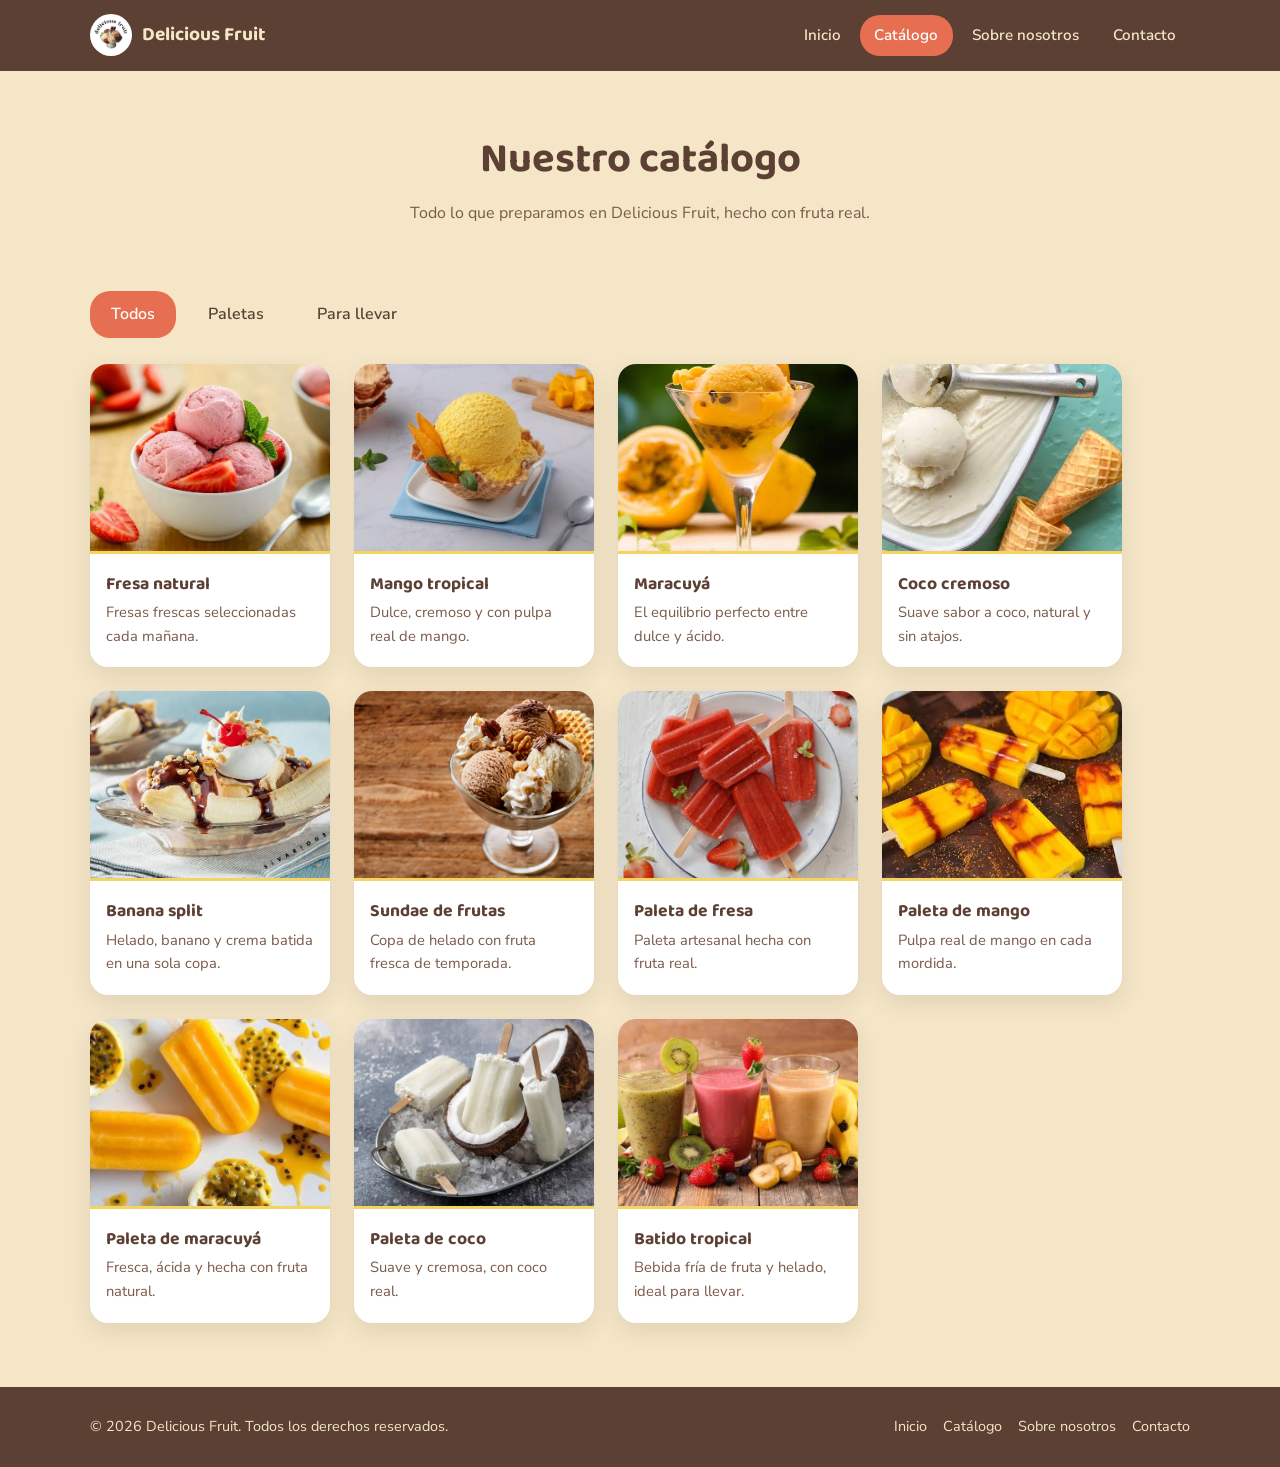
==== catalogo.html @ c5aa2557 "Add files via upload" ====
<!DOCTYPE html>
<html lang="es">
<head>
<meta charset="UTF-8">
<meta name="viewport" content="width=device-width, initial-scale=1.0">
<title>Catálogo | Delicious Fruit</title>
<meta name="description" content="Catálogo completo de Delicious Fruit: helados, paletas, sundaes y más, hechos con fruta real.">
<link rel="icon" type="image/png" href="img/logo.png">
<link rel="preconnect" href="https://fonts.googleapis.com">
<link rel="preconnect" href="https://fonts.gstatic.com" crossorigin>
<link href="https://fonts.googleapis.com/css2?family=Baloo+2:wght@500;600;700&family=Nunito+Sans:wght@400;600;700&display=swap" rel="stylesheet">
<link rel="stylesheet" href="css/estilo.css">
</head>
<body>

<header class="cabecera">
  <div class="contenedor cabecera-interior">
    <a href="index.html" class="logo">
      <img src="img/logo.jpg" alt="Logotipo Delicious Fruit">
      <span>Delicious Fruit</span>
    </a>

    <input type="checkbox" id="toggle-menu" class="toggle-menu-input">
    <label for="toggle-menu" class="hamburguesa" aria-label="Abrir menú">
      <span></span><span></span><span></span>
    </label>

    <nav class="nav-mobile">
      <a href="index.html#inicio">Inicio</a>
      <a href="catalogo.html" class="activo">Catálogo</a>
      <a href="index.html#sobre-nosotros">Sobre nosotros</a>
      <a href="index.html#contacto">Contacto</a>
    </nav>

    <nav class="nav">
      <a href="index.html#inicio">Inicio</a>
      <a href="catalogo.html" class="activo">Catálogo</a>
      <a href="index.html#sobre-nosotros">Sobre nosotros</a>
      <a href="index.html#contacto">Contacto</a>
    </nav>
  </div>
</header>

<section class="titulo-pagina">
  <div class="contenedor">
    <h1>Nuestro catálogo</h1>
    <p>Todo lo que preparamos en Delicious Fruit, hecho con fruta real.</p>
  </div>
</section>

<section class="seccion-catalogo">
  <div class="contenedor">

    <input type="radio" name="filtro" id="filtro-todos" class="filtro-input" checked>
    <label for="filtro-todos" class="filtro-tab">Todos</label>
    <input type="radio" name="filtro" id="filtro-paletas" class="filtro-input">
    <label for="filtro-paletas" class="filtro-tab">Paletas</label>
    <input type="radio" name="filtro" id="filtro-para-llevar" class="filtro-input">
    <label for="filtro-para-llevar" class="filtro-tab">Para llevar</label>

    <div class="grid-catalogo">

      <article class="tarjeta cat-para-llevar">
        <div class="tarjeta-imagen">
          <img src="images/fresa.jpg" alt="Fresa natural">
        </div>
        <h3>Fresa natural</h3>
        <p>Fresas frescas seleccionadas cada mañana.</p>
      </article>

      <article class="tarjeta cat-para-llevar">
        <div class="tarjeta-imagen">
          <img src="images/mango.jpg" alt="Mango tropical">
        </div>
        <h3>Mango tropical</h3>
        <p>Dulce, cremoso y con pulpa real de mango.</p>
      </article>

      <article class="tarjeta cat-para-llevar">
        <div class="tarjeta-imagen">
          <img src="images/maracuya.jpg" alt="Maracuyá">
        </div>
        <h3>Maracuyá</h3>
        <p>El equilibrio perfecto entre dulce y ácido.</p>
      </article>

      <article class="tarjeta cat-para-llevar">
        <div class="tarjeta-imagen">
          <img src="images/coco.jpg" alt="Coco cremoso">
        </div>
        <h3>Coco cremoso</h3>
        <p>Suave sabor a coco, natural y sin atajos.</p>
      </article>

      <article class="tarjeta">
        <div class="tarjeta-imagen">
          <img src="images/banana-split.jpg" alt="Banana split">
        </div>
        <h3>Banana split</h3>
        <p>Helado, banano y crema batida en una sola copa.</p>
      </article>

      <article class="tarjeta">
        <div class="tarjeta-imagen">
          <img src="images/sundae.jpg" alt="Sundae de frutas">
        </div>
        <h3>Sundae de frutas</h3>
        <p>Copa de helado con fruta fresca de temporada.</p>
      </article>

      <article class="tarjeta cat-paletas">
        <div class="tarjeta-imagen">
          <img src="images/paleta-fresa.jpg" alt="Paleta de fresa">
        </div>
        <h3>Paleta de fresa</h3>
        <p>Paleta artesanal hecha con fruta real.</p>
      </article>

      <article class="tarjeta cat-paletas">
        <div class="tarjeta-imagen">
          <img src="images/paleta-mango.jpg" alt="Paleta de mango">
        </div>
        <h3>Paleta de mango</h3>
        <p>Pulpa real de mango en cada mordida.</p>
      </article>

      <article class="tarjeta cat-paletas">
        <div class="tarjeta-imagen">
          <img src="images/paleta-maracuya.jpg" alt="Paleta de maracuyá">
        </div>
        <h3>Paleta de maracuyá</h3>
        <p>Fresca, ácida y hecha con fruta natural.</p>
      </article>

      <article class="tarjeta cat-paletas">
        <div class="tarjeta-imagen">
          <img src="images/paleta-coco.jpg" alt="Paleta de coco">
        </div>
        <h3>Paleta de coco</h3>
        <p>Suave y cremosa, con coco real.</p>
      </article>

      <article class="tarjeta cat-para-llevar">
        <div class="tarjeta-imagen">
          <img src="images/batido.jpg" alt="Batido tropical">
        </div>
        <h3>Batido tropical</h3>
        <p>Bebida fría de fruta y helado, ideal para llevar.</p>
      </article>

    </div>
  </div>
</section>

<footer class="pie">
  <div class="contenedor pie-interior">
    <p>© 2026 Delicious Fruit. Todos los derechos reservados.</p>
    <nav class="pie-enlaces">
      <a href="index.html#inicio">Inicio</a>
      <a href="catalogo.html">Catálogo</a>
      <a href="index.html#sobre-nosotros">Sobre nosotros</a>
      <a href="index.html#contacto">Contacto</a>
    </nav>
  </div>
</footer>

</body>
</html>
---- css/estilo.css ----
:root {
  --crema:   #F5E6C8;
  --cafe:    #5C4033;
  --cafe-suave: #7A5A48;
  --coral:   #E76F51;
  --coral-oscuro: #C85A3D;
  --teal:    #2A9D8F;
  --amarillo:#F4D35E;
  --texto:   #1A1A1A;
  --blanco:  #FFFFFF;
}

*, *::before, *::after { box-sizing: border-box; margin: 0; padding: 0; }
img { max-width: 100%; height: auto; display: block; }

body {
  font-family: 'Nunito Sans', system-ui, sans-serif;
  color: var(--texto);
  line-height: 1.6;
  background: var(--crema);
}

h1, h2, h3 { font-family: 'Baloo 2', sans-serif; color: var(--cafe); }

.contenedor { width: 90%; max-width: 1100px; margin: 0 auto; }

/* --- Header (igual al del sitio principal) --- */
.cabecera {
  background: var(--cafe);
  padding: 0.9rem 0;
  position: sticky;
  top: 0;
  z-index: 100;
}
.cabecera-interior { display: flex; align-items: center; justify-content: space-between; }
.logo { display: flex; align-items: center; gap: 0.6rem; text-decoration: none; }
.logo img { width: 42px; height: 42px; border-radius: 50%; }
.logo span { color: var(--crema); font-family: 'Baloo 2', sans-serif; font-weight: 700; font-size: 1.2rem; }

.nav { display: none; gap: 0.3rem; }
.nav a {
  color: var(--crema);
  text-decoration: none;
  padding: 0.5rem 0.9rem;
  border-radius: 20px;
  font-weight: 600;
  font-size: 0.95rem;
}
.nav a:hover, .nav a.activo { background: var(--coral); color: var(--blanco); }
@media (min-width: 780px) { .nav { display: flex; } }

.toggle-menu-input { display: none; }
.hamburguesa { display: flex; flex-direction: column; cursor: pointer; padding: 0.4rem; }
.hamburguesa span { width: 26px; height: 3px; background: var(--crema); border-radius: 2px; margin-bottom: 5px; }
.hamburguesa span:last-child { margin-bottom: 0; }
@media (min-width: 780px) { .hamburguesa { display: none; } }

.nav-mobile { display: flex; flex-direction: column; max-height: 0; overflow: hidden; transition: max-height 0.3s ease; }
.nav-mobile a { color: var(--crema); text-decoration: none; padding: 0.6rem 0.5rem; font-weight: 600; }
.nav-mobile a.activo { color: var(--amarillo); }
.toggle-menu-input:checked ~ .nav-mobile { max-height: 240px; margin-top: 0.6rem; }
@media (min-width: 780px) { .nav-mobile { display: none; } }

/* --- Título de página --- */
.titulo-pagina { text-align: center; padding: clamp(2.5rem, 6vw, 3.5rem) 0 1rem; }
.titulo-pagina h1 { font-size: clamp(1.9rem, 4vw, 2.6rem); margin-bottom: 0.5rem; }
.titulo-pagina p { color: var(--cafe-suave); }

/* --- Catálogo --- */
.seccion-catalogo { padding: clamp(2rem, 5vw, 3rem) 0 clamp(3rem, 6vw, 4rem); }

/* Filtro de categorías: radios ocultos + labels como pestañas, sin JS */
.filtro-input { position: absolute; opacity: 0; width: 0; height: 0; pointer-events: none; }
.filtro-tab {
  display: inline-block;
  margin: 0 0.4rem 1.6rem 0;
  padding: 0.55rem 1.2rem;
  border-radius: 20px;
  cursor: pointer;
  font-weight: 600;
  color: var(--cafe);
  background: transparent;
  border: 2px solid transparent;
  transition: background 0.15s, color 0.15s;
}
.filtro-tab:hover { background: rgba(231,111,81,0.12); }
.filtro-input:checked + .filtro-tab { background: var(--coral); color: var(--blanco); }

/* --- Catálogo --- */
.grid-catalogo {
  display: grid;
  grid-template-columns: repeat(4, 240px);
  justify-content: start;   /* evita que las tarjetas se estiren para llenar la fila */
  gap: 1.5rem;
}

/* Mientras "Paletas" o "Para llevar" estén seleccionados, ocultar lo que no aplique */
#filtro-paletas:checked ~ .grid-catalogo .tarjeta:not(.cat-paletas) { display: none; }
#filtro-para-llevar:checked ~ .grid-catalogo .tarjeta:not(.cat-para-llevar) { display: none; }

.tarjeta {
  width: 240px;   /* ancho fijo, ya no necesita flex-basis */
  background: var(--blanco);
  border-radius: 18px;
  overflow: hidden;
  box-shadow: 0 8px 22px rgba(92,64,51,0.12);
}

/* Responsive: menos columnas en pantallas pequeñas */
@media (max-width: 1080px) {
  .grid-catalogo { grid-template-columns: repeat(3, 240px); }
}
@media (max-width: 820px) {
  .grid-catalogo { grid-template-columns: repeat(2, 240px); }
}
@media (max-width: 560px) {
  .grid-catalogo { grid-template-columns: repeat(1, 1fr); justify-content: stretch; }
  .tarjeta { width: 100%; }
} 
.tarjeta-imagen {
  width: 100%;
  height: 190px;
  background: var(--crema);
  border-bottom: 3px solid var(--amarillo);
}
.tarjeta-imagen img { width: 100%; height: 100%; object-fit: cover; }
.tarjeta h3 { padding: 1rem 1rem 0.2rem; font-size: 1.1rem; }
.tarjeta p { padding: 0 1rem 1.2rem; color: var(--cafe-suave); font-size: 0.92rem; }

/* --- Footer (igual al del sitio principal) --- */
.pie { background: var(--cafe); color: var(--crema); padding: 1.8rem 0; }
.pie-interior { display: flex; flex-direction: column; gap: 1rem; text-align: center; font-size: 0.9rem; }
@media (min-width: 700px) { .pie-interior { flex-direction: row; justify-content: space-between; } }
.pie-enlaces { display: flex; gap: 1rem; flex-wrap: wrap; justify-content: center; }
.pie-enlaces a { color: var(--crema); text-decoration: none; }
.pie-enlaces a:hover { color: var(--amarillo); }
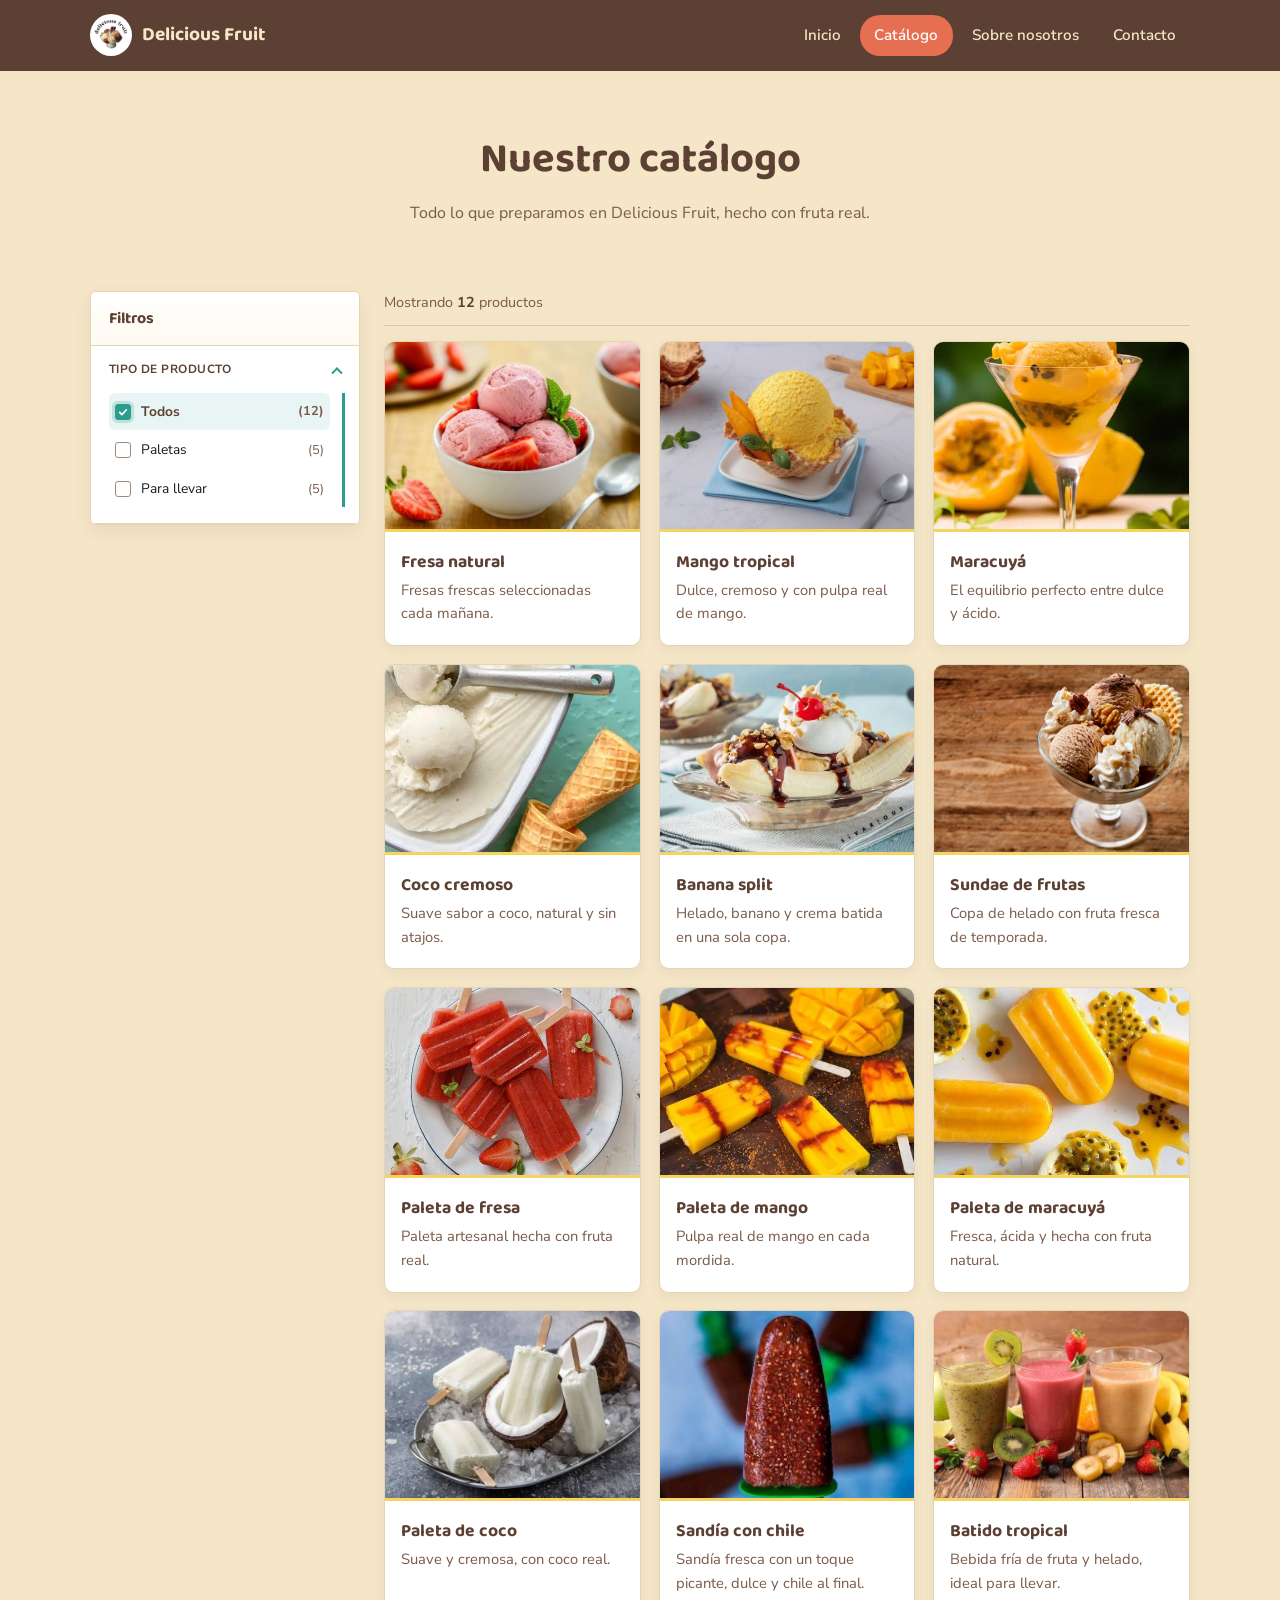
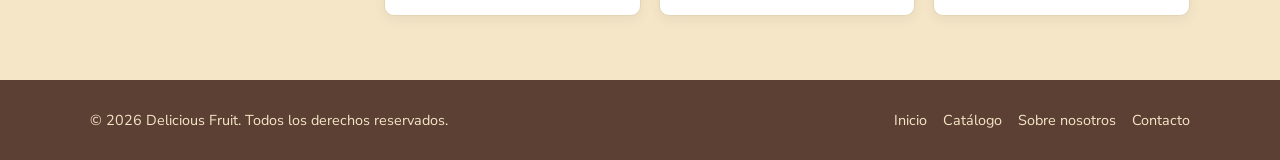
==== commit 3486a7d5: "Add files via upload" ====
--- a/catalogo.html
+++ b/catalogo.html
@@ -49,14 +49,52 @@
 </section>
 
 <section class="seccion-catalogo">
-  <div class="contenedor">
+  <div class="contenedor catalogo-layout">
+
+    <input type="checkbox" id="toggle-sidebar" class="filtro-input">
 
     <input type="radio" name="filtro" id="filtro-todos" class="filtro-input" checked>
-    <label for="filtro-todos" class="filtro-tab">Todos</label>
     <input type="radio" name="filtro" id="filtro-paletas" class="filtro-input">
-    <label for="filtro-paletas" class="filtro-tab">Paletas</label>
     <input type="radio" name="filtro" id="filtro-para-llevar" class="filtro-input">
-    <label for="filtro-para-llevar" class="filtro-tab">Para llevar</label>
+
+    <input type="radio" name="sabor" id="sabor-todas" class="filtro-input" checked>
+    <input type="radio" name="sabor" id="sabor-dulces" class="filtro-input">
+    <input type="radio" name="sabor" id="sabor-acidas" class="filtro-input">
+    <input type="radio" name="sabor" id="sabor-chilosas" class="filtro-input">
+    <input type="radio" name="sabor" id="sabor-agridulces" class="filtro-input">
+
+    <label for="toggle-sidebar" class="btn-sidebar-toggle">Categorías</label>
+    <label for="toggle-sidebar" class="sidebar-overlay"></label>
+
+    <aside class="panel-filtros">
+      <div class="panel-filtros-header">
+        <span>Categorías</span>
+        <label for="toggle-sidebar" class="btn-cerrar-panel" aria-label="Cerrar">&times;</label>
+      </div>
+      <div class="filtros-cabecera">Filtros</div>
+
+      <details class="filtros-grupo" open>
+        <summary>Tipo de producto</summary>
+        <div class="filtros-lista">
+          <label for="filtro-todos" class="opcion">Todos <span class="cuenta" data-cuenta=".tarjeta"></span></label>
+          <label for="filtro-paletas" class="opcion">Paletas <span class="cuenta" data-cuenta=".cat-paletas"></span></label>
+          <label for="filtro-para-llevar" class="opcion">Para llevar <span class="cuenta" data-cuenta=".cat-para-llevar"></span></label>
+        </div>
+      </details>
+
+      <details class="filtros-grupo sabores-contenedor" open>
+        <summary>Sabor de paletas</summary>
+        <div class="filtros-lista">
+          <label for="sabor-todas" class="opcion">Todas <span class="cuenta" data-cuenta=".cat-paletas"></span></label>
+          <label for="sabor-dulces" class="opcion">Dulces <span class="cuenta" data-cuenta=".sabor-dulce"></span></label>
+          <label for="sabor-acidas" class="opcion">Ácidas <span class="cuenta" data-cuenta=".sabor-acida"></span></label>
+          <label for="sabor-chilosas" class="opcion">Chilosas <span class="cuenta" data-cuenta=".sabor-chilosa"></span></label>
+          <label for="sabor-agridulces" class="opcion">Agridulces <span class="cuenta" data-cuenta=".sabor-agridulce"></span></label>
+        </div>
+      </details>
+    </aside>
+
+    <div class="barra-resultados">Mostrando <strong id="total-productos">0</strong> productos</div>
 
     <div class="grid-catalogo">
 
@@ -108,7 +146,7 @@
         <p>Copa de helado con fruta fresca de temporada.</p>
       </article>
 
-      <article class="tarjeta cat-paletas">
+      <article class="tarjeta cat-paletas sabor-agridulce">
         <div class="tarjeta-imagen">
           <img src="images/paleta-fresa.jpg" alt="Paleta de fresa">
         </div>
@@ -116,7 +154,7 @@
         <p>Paleta artesanal hecha con fruta real.</p>
       </article>
 
-      <article class="tarjeta cat-paletas">
+      <article class="tarjeta cat-paletas sabor-dulce">
         <div class="tarjeta-imagen">
           <img src="images/paleta-mango.jpg" alt="Paleta de mango">
         </div>
@@ -124,7 +162,7 @@
         <p>Pulpa real de mango en cada mordida.</p>
       </article>
 
-      <article class="tarjeta cat-paletas">
+      <article class="tarjeta cat-paletas sabor-acida">
         <div class="tarjeta-imagen">
           <img src="images/paleta-maracuya.jpg" alt="Paleta de maracuyá">
         </div>
@@ -132,12 +170,20 @@
         <p>Fresca, ácida y hecha con fruta natural.</p>
       </article>
 
-      <article class="tarjeta cat-paletas">
+      <article class="tarjeta cat-paletas sabor-dulce">
         <div class="tarjeta-imagen">
           <img src="images/paleta-coco.jpg" alt="Paleta de coco">
         </div>
         <h3>Paleta de coco</h3>
         <p>Suave y cremosa, con coco real.</p>
+      </article>
+
+      <article class="tarjeta cat-paletas sabor-chilosa">
+        <div class="tarjeta-imagen">
+          <img src="images/paleta-sandia-chilosa.jpg" alt="Paleta de sandía con chile">
+        </div>
+        <h3>Sandía con chile</h3>
+        <p>Sandía fresca con un toque picante, dulce y chile al final.</p>
       </article>
 
       <article class="tarjeta cat-para-llevar">
@@ -164,5 +210,28 @@
   </div>
 </footer>
 
+<script>
+  const toggle = document.getElementById('toggle-sidebar');
+  const tarjetas = document.querySelectorAll('.tarjeta');
+  const total = document.getElementById('total-productos');
+
+  // Números entre paréntesis de cada opción
+  document.querySelectorAll('[data-cuenta]').forEach(el => {
+    el.textContent = '(' + document.querySelectorAll(el.dataset.cuenta).length + ')';
+  });
+
+  // "Mostrando N productos"
+  const contar = () => {
+    total.textContent = [...tarjetas].filter(t => getComputedStyle(t).display !== 'none').length;
+  };
+  contar();
+
+  // Al elegir un sabor, el panel se cierra y se ven los helados filtrados
+  document.querySelectorAll('input[name="sabor"]').forEach(r =>
+    r.addEventListener('change', () => { toggle.checked = false; contar(); }));
+  // Al elegir categoría, se cierra, salvo "Paletas" (falta elegir el sabor)
+  document.querySelectorAll('input[name="filtro"]').forEach(r =>
+    r.addEventListener('change', () => { if (r.id !== 'filtro-paletas') toggle.checked = false; contar(); }));
+</script>
 </body>
 </html>
--- a/css/estilo.css
+++ b/css/estilo.css
@@ -24,7 +24,11 @@
 
 .contenedor { width: 90%; max-width: 1100px; margin: 0 auto; }
 
-/* --- Header (igual al del sitio principal) --- */
+/* --- Animaciones --- */
+@keyframes aparecer { from { opacity: 0; transform: translateY(14px) scale(0.97); } to { opacity: 1; transform: none; } }
+@keyframes flotar { 0%, 100% { transform: translateY(0); } 50% { transform: translateY(-10px); } }
+
+/* --- Header --- */
 .cabecera {
   background: var(--cafe);
   padding: 0.9rem 0;
@@ -32,9 +36,10 @@
   top: 0;
   z-index: 100;
 }
-.cabecera-interior { display: flex; align-items: center; justify-content: space-between; }
+.cabecera-interior { display: flex; align-items: center; justify-content: space-between; flex-wrap: wrap; }
 .logo { display: flex; align-items: center; gap: 0.6rem; text-decoration: none; }
-.logo img { width: 42px; height: 42px; border-radius: 50%; }
+.logo img { width: 42px; height: 42px; border-radius: 50%; object-fit: cover; transition: transform 0.5s ease; }
+.logo:hover img { transform: rotate(360deg) scale(1.12); }
 .logo span { color: var(--crema); font-family: 'Baloo 2', sans-serif; font-weight: 700; font-size: 1.2rem; }
 
 .nav { display: none; gap: 0.3rem; }
@@ -45,6 +50,7 @@
   border-radius: 20px;
   font-weight: 600;
   font-size: 0.95rem;
+  transition: background 0.2s, color 0.2s;
 }
 .nav a:hover, .nav a.activo { background: var(--coral); color: var(--blanco); }
 @media (min-width: 780px) { .nav { display: flex; } }
@@ -55,82 +61,403 @@
 .hamburguesa span:last-child { margin-bottom: 0; }
 @media (min-width: 780px) { .hamburguesa { display: none; } }
 
-.nav-mobile { display: flex; flex-direction: column; max-height: 0; overflow: hidden; transition: max-height 0.3s ease; }
+.nav-mobile { display: flex; flex-direction: column; width: 100%; max-height: 0; overflow: hidden; transition: max-height 0.3s ease; }
 .nav-mobile a { color: var(--crema); text-decoration: none; padding: 0.6rem 0.5rem; font-weight: 600; }
 .nav-mobile a.activo { color: var(--amarillo); }
 .toggle-menu-input:checked ~ .nav-mobile { max-height: 240px; margin-top: 0.6rem; }
 @media (min-width: 780px) { .nav-mobile { display: none; } }
 
+/* --- Hero --- */
+.hero { padding: clamp(2.5rem, 7vw, 4.5rem) 0; }
+.hero-grid { display: flex; flex-wrap: wrap; gap: 2rem; align-items: center; }
+.hero-grid > div:first-child { flex: 1 1 320px; }
+.hero-imagen {
+  flex: 1 1 280px;
+  overflow: hidden;
+  border-radius: 50%;
+  max-width: 380px;
+  margin: 0 auto;
+  animation: flotar 4s ease-in-out infinite;
+}
+.hero-imagen:hover { animation-play-state: paused; }
+.hero-imagen img {
+  border-radius: 50%;
+  aspect-ratio: 1 / 1;
+  object-fit: cover;
+  max-width: 380px;
+  margin: 0 auto;
+  box-shadow: 0 20px 35px rgba(92,64,51,0.25);
+  transition: transform 0.4s ease, box-shadow 0.4s ease;
+  cursor: pointer;
+}
+.hero-imagen:hover img {
+  transform: translateY(-8px) scale(1.06) rotate(2deg);
+  box-shadow: 0 25px 40px rgba(92, 64, 51, 0.35);
+}
+
+.hero h1 { font-size: clamp(1.9rem, 4vw, 2.8rem); line-height: 1.2; margin-bottom: 1rem; }
+.hero p { max-width: 480px; margin-bottom: 1.6rem; color: var(--cafe-suave); }
+
+.btn {
+  display: inline-block;
+  background: var(--coral);
+  color: var(--blanco);
+  text-decoration: none;
+  font-weight: 700;
+  padding: 0.85rem 1.8rem;
+  border-radius: 30px;
+  transition: background 0.2s, transform 0.2s;
+}
+.btn:hover { background: var(--coral-oscuro); transform: translateY(-2px); }
+.btn-secundario {
+  background: transparent;
+  border: 2px solid var(--amarillo);
+  color: var(--blanco);
+}
+.btn-secundario:hover { background: var(--amarillo); color: var(--cafe); }
+.btn-catalogo-completo { margin-top: 2rem; }
+
+/* --- Secciones generales --- */
+.seccion { padding: clamp(2.5rem, 6vw, 4rem) 0; text-align: center; }
+.seccion h2 { font-size: clamp(1.6rem, 3vw, 2.1rem); margin-bottom: 0.5rem; }
+.intro { color: var(--cafe-suave); margin-bottom: 2rem; }
+
+/* --- Tarjetas de productos (inicio) --- */
+.grid-productos { display: flex; flex-wrap: wrap; gap: 1.5rem; text-align: left; }
+.tarjeta-producto {
+  flex: 1 1 260px;
+  background: var(--blanco);
+  border-radius: 18px;
+  overflow: hidden;
+  box-shadow: 0 8px 22px rgba(92,64,51,0.12);
+  transition: transform 0.35s cubic-bezier(0.25, 0.8, 0.25, 1), box-shadow 0.35s ease;
+  cursor: pointer;
+}
+.tarjeta-producto:hover {
+  transform: translateY(-10px) scale(1.02);
+  box-shadow: 0 18px 32px rgba(92,64,51,0.22);
+}
+.tarjeta-producto-imagen { overflow: hidden; height: 190px; position: relative; }
+.tarjeta-producto img {
+  width: 100%;
+  height: 100%;
+  object-fit: cover;
+  transition: transform 0.4s ease, filter 0.4s ease;
+}
+.tarjeta-producto:hover img { transform: scale(1.1); filter: brightness(1.05); }
+.tarjeta-producto h3 { padding: 1rem 1rem 0.2rem; font-size: 1.15rem; transition: color 0.3s; }
+.tarjeta-producto:hover h3 { color: var(--coral); }
+.tarjeta-producto p { padding: 0 1rem 1.2rem; color: var(--cafe-suave); font-size: 0.95rem; }
+
+/* --- Sobre nosotros --- */
+.seccion-nosotros { background: var(--teal); color: var(--blanco); padding: clamp(2.5rem, 6vw, 4rem) 0; }
+.seccion-nosotros h2 { color: var(--blanco); }
+.seccion-nosotros p { margin-bottom: 1rem; max-width: 480px; }
+.sobre-grid { display: flex; flex-wrap: wrap; gap: 2rem; align-items: center; text-align: left; }
+.sobre-grid > div:first-child { flex: 1 1 380px; }
+.nosotros-imagen {
+  flex: 1 1 320px;
+  border-radius: 20px;
+  overflow: hidden;
+  box-shadow: 0 15px 30px rgba(0,0,0,0.25);
+  cursor: pointer;
+}
+.nosotros-imagen img {
+  width: 100%;
+  height: 320px;
+  object-fit: cover;
+  transition: transform 0.4s ease;
+}
+.nosotros-imagen:hover img { transform: scale(1.08) rotate(1deg); }
+
+/* --- Contacto --- */
+.form {
+  background: var(--blanco);
+  border-radius: 18px;
+  padding: 2rem;
+  max-width: 640px;
+  margin: 0 auto;
+  text-align: left;
+  display: flex;
+  flex-direction: column;
+  gap: 1.1rem;
+  box-shadow: 0 10px 30px rgba(92,64,51,0.12);
+}
+.fila-campos { display: flex; flex-wrap: wrap; gap: 1.1rem; }
+.fila-campos .campo { flex: 1 1 220px; }
+
+.campo { display: flex; flex-direction: column; gap: 0.4rem; }
+.campo label { font-weight: 700; color: var(--cafe); font-size: 0.92rem; }
+.req { color: var(--coral); }
+.campo input, .campo select, .campo textarea {
+  padding: 0.75rem 0.9rem;
+  border: 1px solid #e3d3ae;
+  border-radius: 10px;
+  background: var(--crema);
+  font-family: inherit;
+  font-size: 0.95rem;
+  color: var(--texto);
+}
+.campo input:focus, .campo select:focus, .campo textarea:focus { outline: 2px solid var(--teal); }
+
+.btn-form {
+  align-self: stretch;
+  background: var(--coral);
+  color: var(--blanco);
+  border: none;
+  padding: 0.9rem;
+  border-radius: 30px;
+  font-weight: 700;
+  font-size: 1rem;
+  font-family: inherit;
+  cursor: pointer;
+  transition: background 0.2s;
+}
+.btn-form:hover { background: var(--coral-oscuro); }
+
+/* --- Catálogo (barra lateral + cuadrícula, como la referencia) --- */
+.seccion-catalogo { padding: clamp(2rem, 5vw, 3rem) 0 clamp(3rem, 6vw, 4rem); }
+
+.filtro-input { position: absolute; opacity: 0; width: 0; height: 0; pointer-events: none; }
+
+.catalogo-layout {
+  display: grid;
+  grid-template-columns: 270px 1fr;
+  grid-template-areas: "panel barra" "panel grid";
+  column-gap: 1.5rem;
+  row-gap: 0.9rem;
+  align-items: start;
+}
+
+/* Barra superior: "Mostrando N productos" */
+.barra-resultados {
+  grid-area: barra;
+  font-size: 0.9rem;
+  color: var(--cafe-suave);
+  padding-bottom: 0.7rem;
+  border-bottom: 1px solid rgba(92,64,51,0.18);
+}
+.barra-resultados strong { color: var(--cafe); }
+
+/* Panel de filtros */
+.panel-filtros {
+  grid-area: panel;
+  align-self: start;
+  position: sticky;
+  top: 86px;
+  background: var(--blanco);
+  border: 1px solid #e4d6b4;
+  border-radius: 6px;
+  overflow: hidden;
+  box-shadow: 0 6px 18px rgba(92,64,51,0.08);
+}
+.filtros-cabecera {
+  padding: 0.85rem 1.1rem;
+  font-family: 'Baloo 2', sans-serif;
+  font-weight: 700;
+  color: var(--cafe);
+  border-bottom: 1px solid #e4d6b4;
+  background: linear-gradient(180deg, #fff, #fffaf0);
+}
+.filtros-grupo { border-bottom: 1px solid #e4d6b4; }
+.filtros-grupo:last-child { border-bottom: none; }
+
+.filtros-grupo > summary {
+  list-style: none;
+  display: flex; align-items: center; justify-content: space-between;
+  padding: 0.9rem 1.1rem;
+  font-size: 0.74rem; font-weight: 700; letter-spacing: 0.04em;
+  text-transform: uppercase;
+  color: var(--cafe);
+  cursor: pointer;
+  user-select: none;
+  transition: background 0.2s;
+}
+.filtros-grupo > summary::-webkit-details-marker { display: none; }
+.filtros-grupo > summary:hover { background: #fff7e4; }
+.filtros-grupo > summary::after {
+  content: ""; width: 8px; height: 8px;
+  border-right: 2px solid var(--teal); border-bottom: 2px solid var(--teal);
+  transform: rotate(-135deg) translate(-2px, -2px);
+  transition: transform 0.3s ease;
+}
+.filtros-grupo:not([open]) > summary::after { transform: rotate(45deg); }
+
+/* Lista de opciones con la barra de acento a la derecha */
+.filtros-lista {
+  display: flex; flex-direction: column; gap: 0.15rem;
+  margin: 0 0.9rem 1rem 1.1rem;
+  padding-right: 0.7rem;
+  border-right: 3px solid var(--teal);
+  max-height: 210px; overflow-y: auto;
+}
+.opcion {
+  display: flex; align-items: center; gap: 0.65rem;
+  padding: 0.45rem 0.4rem;
+  border-radius: 6px;
+  font-size: 0.86rem; color: var(--texto);
+  cursor: pointer;
+  transition: background 0.2s, transform 0.2s, color 0.2s;
+}
+.opcion::before {
+  content: ""; flex: 0 0 16px; height: 16px;
+  border: 1.5px solid #9d8b78; border-radius: 3px; background: var(--blanco);
+  transition: background 0.2s, border-color 0.2s, box-shadow 0.2s;
+}
+.opcion:hover { background: #fff3d6; transform: translateX(4px); color: var(--cafe); }
+.opcion:hover::before { border-color: var(--coral); }
+.opcion .cuenta { color: var(--cafe-suave); font-size: 0.8rem; margin-left: auto; }
+
+/* Estado activo */
+#filtro-todos:checked ~ .panel-filtros [for="filtro-todos"],
+#filtro-paletas:checked ~ .panel-filtros [for="filtro-paletas"],
+#filtro-para-llevar:checked ~ .panel-filtros [for="filtro-para-llevar"],
+#sabor-todas:checked ~ .panel-filtros [for="sabor-todas"],
+#sabor-dulces:checked ~ .panel-filtros [for="sabor-dulces"],
+#sabor-acidas:checked ~ .panel-filtros [for="sabor-acidas"],
+#sabor-chilosas:checked ~ .panel-filtros [for="sabor-chilosas"],
+#sabor-agridulces:checked ~ .panel-filtros [for="sabor-agridulces"] {
+  font-weight: 700; color: var(--cafe); background: rgba(42,157,143,0.10);
+}
+#filtro-todos:checked ~ .panel-filtros [for="filtro-todos"]::before,
+#filtro-paletas:checked ~ .panel-filtros [for="filtro-paletas"]::before,
+#filtro-para-llevar:checked ~ .panel-filtros [for="filtro-para-llevar"]::before,
+#sabor-todas:checked ~ .panel-filtros [for="sabor-todas"]::before,
+#sabor-dulces:checked ~ .panel-filtros [for="sabor-dulces"]::before,
+#sabor-acidas:checked ~ .panel-filtros [for="sabor-acidas"]::before,
+#sabor-chilosas:checked ~ .panel-filtros [for="sabor-chilosas"]::before,
+#sabor-agridulces:checked ~ .panel-filtros [for="sabor-agridulces"]::before {
+  background: var(--teal) url("data:image/svg+xml,%3Csvg xmlns='http://www.w3.org/2000/svg' viewBox='0 0 16 16'%3E%3Cpath d='M3.5 8.5l3 3 6-6.5' fill='none' stroke='white' stroke-width='2.2' stroke-linecap='round' stroke-linejoin='round'/%3E%3C/svg%3E") center/12px no-repeat;
+  border-color: var(--teal);
+  box-shadow: 0 0 0 3px rgba(42,157,143,0.22);
+}
+
+/* Los sabores solo aparecen al elegir Paletas */
+.sabores-contenedor { display: none; }
+#filtro-paletas:checked ~ .panel-filtros .sabores-contenedor { display: block; animation: aparecer 0.4s ease; }
+
+/* Filtros combinados */
+.grid-catalogo {
+  grid-area: grid;
+  display: grid;
+  grid-template-columns: repeat(auto-fill, minmax(210px, 1fr));
+  gap: 1.1rem;
+}
+
+#filtro-paletas:checked ~ .grid-catalogo .tarjeta:not(.cat-paletas) { display: none; }
+#filtro-para-llevar:checked ~ .grid-catalogo .tarjeta:not(.cat-para-llevar) { display: none; }
+
+#filtro-paletas:checked ~ #sabor-dulces:checked ~ .grid-catalogo .tarjeta.cat-paletas:not(.sabor-dulce) { display: none; }
+#filtro-paletas:checked ~ #sabor-acidas:checked ~ .grid-catalogo .tarjeta.cat-paletas:not(.sabor-acida) { display: none; }
+#filtro-paletas:checked ~ #sabor-chilosas:checked ~ .grid-catalogo .tarjeta.cat-paletas:not(.sabor-chilosa) { display: none; }
+#filtro-paletas:checked ~ #sabor-agridulces:checked ~ .grid-catalogo .tarjeta.cat-paletas:not(.sabor-agridulce) { display: none; }
+
+/* Tarjetas del catálogo */
+.tarjeta {
+  background: var(--blanco);
+  border: 1px solid #e4d6b4;
+  border-radius: 10px;
+  overflow: hidden;
+  box-shadow: 0 4px 12px rgba(92,64,51,0.07);
+  transition: transform 0.35s cubic-bezier(0.25, 0.8, 0.25, 1), box-shadow 0.35s ease, border-color 0.3s;
+  cursor: pointer;
+  animation: aparecer 0.45s ease backwards;
+}
+.tarjeta:hover {
+  transform: translateY(-10px) scale(1.02);
+  box-shadow: 0 18px 32px rgba(92,64,51,0.22);
+  border-color: var(--coral);
+}
+.tarjeta-imagen {
+  position: relative;
+  width: 100%;
+  height: 190px;
+  background: var(--blanco);
+  border-bottom: 3px solid var(--amarillo);
+  overflow: hidden;
+}
+.tarjeta-imagen img {
+  width: 100%; height: 100%; object-fit: cover;
+  transition: transform 0.4s ease, filter 0.4s ease;
+}
+.tarjeta:hover .tarjeta-imagen img { transform: scale(1.1); filter: brightness(1.05); }
+.tarjeta h3 { padding: 1rem 1rem 0.2rem; font-size: 1.1rem; transition: color 0.3s; }
+.tarjeta:hover h3 { color: var(--coral); }
+.tarjeta p { padding: 0 1rem 1.2rem; color: var(--cafe-suave); font-size: 0.92rem; }
+
+/* Destello que cruza la imagen al pasar el cursor */
+.tarjeta-imagen::after, .tarjeta-producto-imagen::after {
+  content: ""; position: absolute; inset: 0; pointer-events: none;
+  background: linear-gradient(115deg, transparent 30%, rgba(255,255,255,0.55) 50%, transparent 70%);
+  transform: translateX(-120%); transition: transform 0.7s ease;
+}
+.tarjeta:hover .tarjeta-imagen::after,
+.tarjeta-producto:hover .tarjeta-producto-imagen::after { transform: translateX(120%); }
+
+/* Botón lateral y panel: móvil */
+.btn-sidebar-toggle, .sidebar-overlay, .panel-filtros-header { display: none; }
+
+@media (max-width: 779px) {
+  .catalogo-layout { display: block; }
+  .barra-resultados { margin-bottom: 1rem; }
+
+  .btn-sidebar-toggle {
+    display: flex;
+    position: fixed; left: 0; top: 50%;
+    transform: translateY(-50%);
+    background: var(--coral); color: var(--blanco);
+    padding: 0.9rem 0.6rem;
+    border-radius: 0 25px 25px 0;
+    font-family: 'Baloo 2', sans-serif; font-weight: 700; font-size: 0.95rem;
+    writing-mode: vertical-rl;
+    box-shadow: 4px 0 15px rgba(0,0,0,0.2);
+    cursor: pointer; z-index: 99;
+    transition: background 0.2s, padding 0.2s;
+  }
+  .btn-sidebar-toggle:hover { background: var(--coral-oscuro); padding-left: 0.9rem; }
+
+  .sidebar-overlay {
+    display: block; position: fixed; inset: 0;
+    background: rgba(0,0,0,0.4); backdrop-filter: blur(2px);
+    opacity: 0; pointer-events: none;
+    transition: opacity 0.3s; z-index: 100;
+  }
+  #toggle-sidebar:checked ~ .sidebar-overlay { opacity: 1; pointer-events: auto; }
+
+  .panel-filtros {
+    position: fixed; top: 0; left: -320px;
+    width: 285px; height: 100dvh;
+    border-radius: 0 12px 12px 0; border: none;
+    overflow-y: auto; z-index: 101;
+    transition: left 0.3s ease-in-out;
+    box-shadow: none;
+  }
+  #toggle-sidebar:checked ~ .panel-filtros { left: 0; box-shadow: 5px 0 25px rgba(0,0,0,0.25); }
+  #toggle-sidebar:checked ~ .btn-sidebar-toggle { opacity: 0; pointer-events: none; }
+
+  .filtros-cabecera { display: none; }
+  .panel-filtros-header {
+    display: flex; justify-content: space-between; align-items: center;
+    padding: 0.85rem 1.1rem;
+    border-bottom: 1px solid #e4d6b4;
+    font-family: 'Baloo 2', sans-serif; font-weight: 700; font-size: 1.15rem; color: var(--cafe);
+    position: sticky; top: 0; background: var(--blanco); z-index: 1;
+  }
+  .btn-cerrar-panel { font-size: 1.8rem; line-height: 1; cursor: pointer; color: var(--cafe); }
+  .filtros-lista { max-height: none; }
+}
+
 /* --- Título de página --- */
 .titulo-pagina { text-align: center; padding: clamp(2.5rem, 6vw, 3.5rem) 0 1rem; }
 .titulo-pagina h1 { font-size: clamp(1.9rem, 4vw, 2.6rem); margin-bottom: 0.5rem; }
 .titulo-pagina p { color: var(--cafe-suave); }
 
-/* --- Catálogo --- */
-.seccion-catalogo { padding: clamp(2rem, 5vw, 3rem) 0 clamp(3rem, 6vw, 4rem); }
-
-/* Filtro de categorías: radios ocultos + labels como pestañas, sin JS */
-.filtro-input { position: absolute; opacity: 0; width: 0; height: 0; pointer-events: none; }
-.filtro-tab {
-  display: inline-block;
-  margin: 0 0.4rem 1.6rem 0;
-  padding: 0.55rem 1.2rem;
-  border-radius: 20px;
-  cursor: pointer;
-  font-weight: 600;
-  color: var(--cafe);
-  background: transparent;
-  border: 2px solid transparent;
-  transition: background 0.15s, color 0.15s;
-}
-.filtro-tab:hover { background: rgba(231,111,81,0.12); }
-.filtro-input:checked + .filtro-tab { background: var(--coral); color: var(--blanco); }
-
-/* --- Catálogo --- */
-.grid-catalogo {
-  display: grid;
-  grid-template-columns: repeat(4, 240px);
-  justify-content: start;   /* evita que las tarjetas se estiren para llenar la fila */
-  gap: 1.5rem;
-}
-
-/* Mientras "Paletas" o "Para llevar" estén seleccionados, ocultar lo que no aplique */
-#filtro-paletas:checked ~ .grid-catalogo .tarjeta:not(.cat-paletas) { display: none; }
-#filtro-para-llevar:checked ~ .grid-catalogo .tarjeta:not(.cat-para-llevar) { display: none; }
-
-.tarjeta {
-  width: 240px;   /* ancho fijo, ya no necesita flex-basis */
-  background: var(--blanco);
-  border-radius: 18px;
-  overflow: hidden;
-  box-shadow: 0 8px 22px rgba(92,64,51,0.12);
-}
-
-/* Responsive: menos columnas en pantallas pequeñas */
-@media (max-width: 1080px) {
-  .grid-catalogo { grid-template-columns: repeat(3, 240px); }
-}
-@media (max-width: 820px) {
-  .grid-catalogo { grid-template-columns: repeat(2, 240px); }
-}
-@media (max-width: 560px) {
-  .grid-catalogo { grid-template-columns: repeat(1, 1fr); justify-content: stretch; }
-  .tarjeta { width: 100%; }
-} 
-.tarjeta-imagen {
-  width: 100%;
-  height: 190px;
-  background: var(--crema);
-  border-bottom: 3px solid var(--amarillo);
-}
-.tarjeta-imagen img { width: 100%; height: 100%; object-fit: cover; }
-.tarjeta h3 { padding: 1rem 1rem 0.2rem; font-size: 1.1rem; }
-.tarjeta p { padding: 0 1rem 1.2rem; color: var(--cafe-suave); font-size: 0.92rem; }
-
-/* --- Footer (igual al del sitio principal) --- */
+/* --- Footer --- */
 .pie { background: var(--cafe); color: var(--crema); padding: 1.8rem 0; }
 .pie-interior { display: flex; flex-direction: column; gap: 1rem; text-align: center; font-size: 0.9rem; }
 @media (min-width: 700px) { .pie-interior { flex-direction: row; justify-content: space-between; } }
 .pie-enlaces { display: flex; gap: 1rem; flex-wrap: wrap; justify-content: center; }
 .pie-enlaces a { color: var(--crema); text-decoration: none; }
-.pie-enlaces a:hover { color: var(--amarillo); }+.pie-enlaces a:hover { color: var(--amarillo); }
+
+@media (prefers-reduced-motion: reduce) { * { animation: none !important; transition: none !important; } }
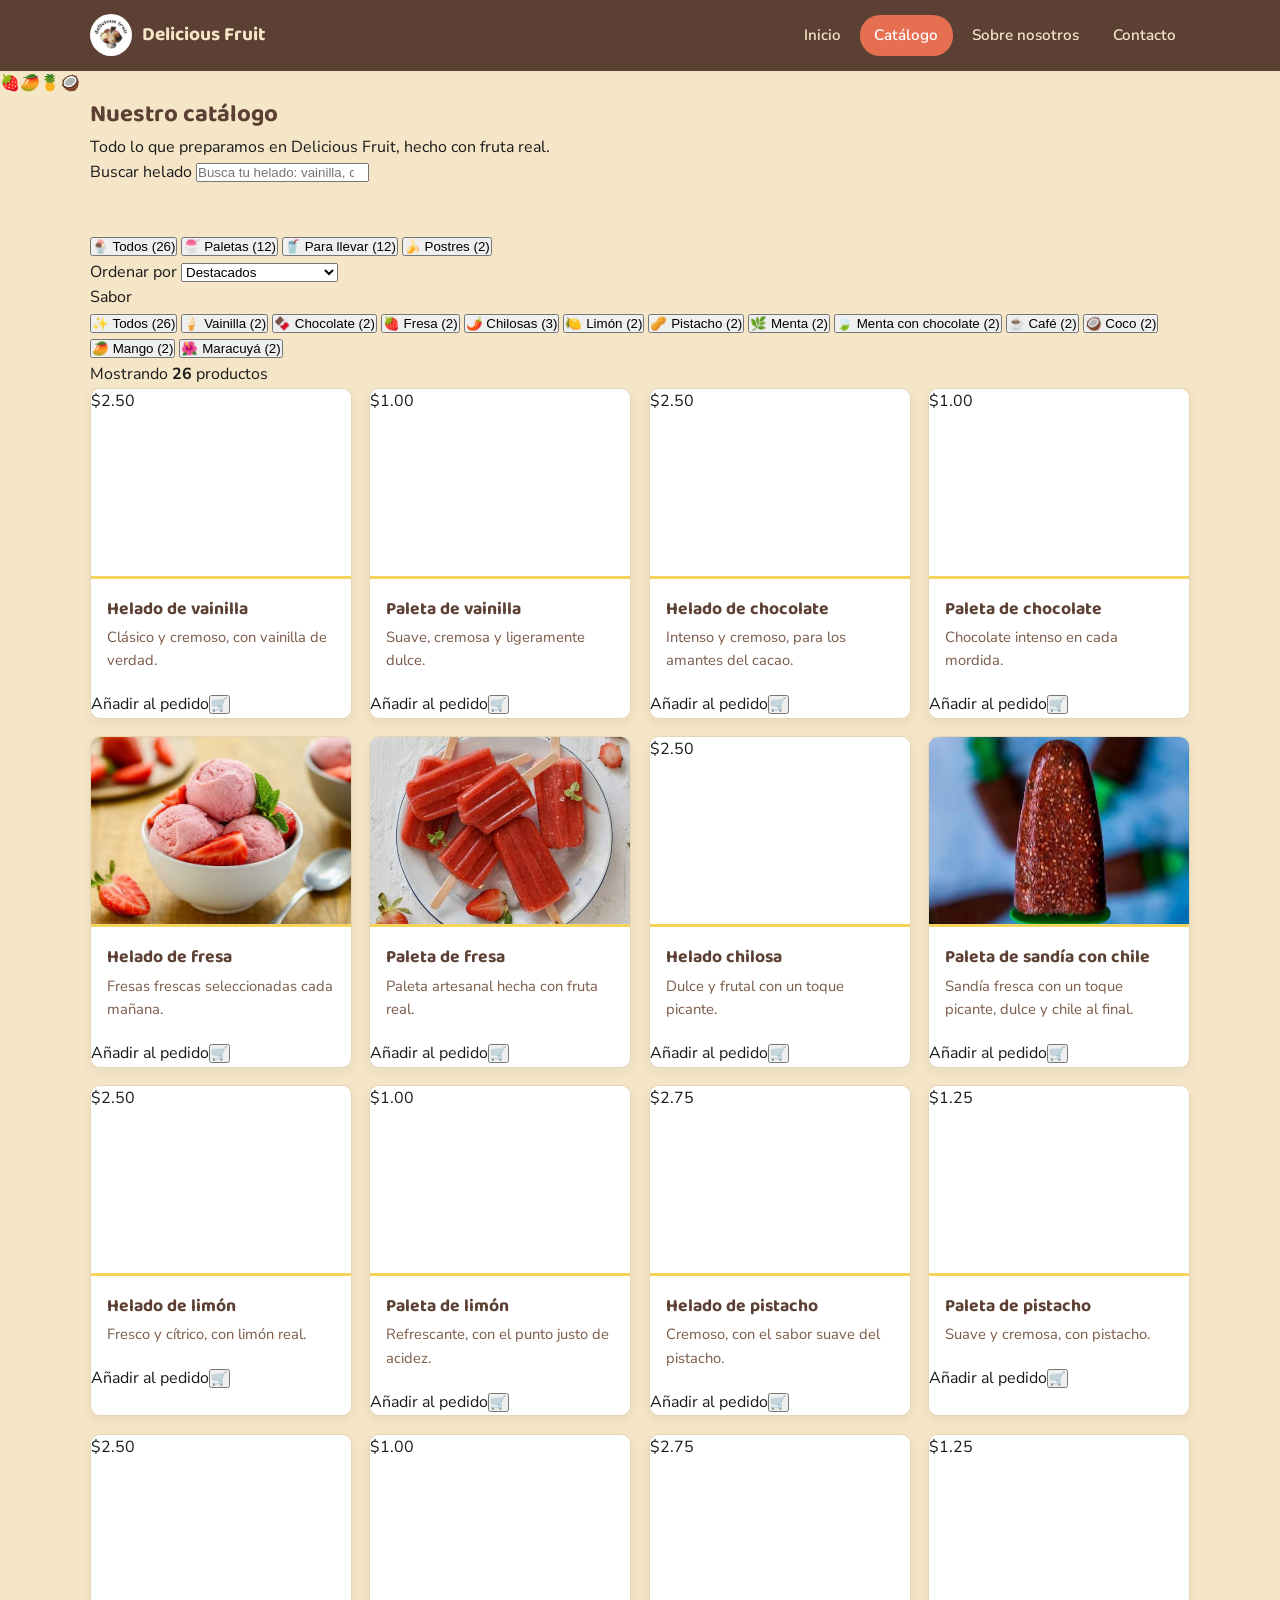
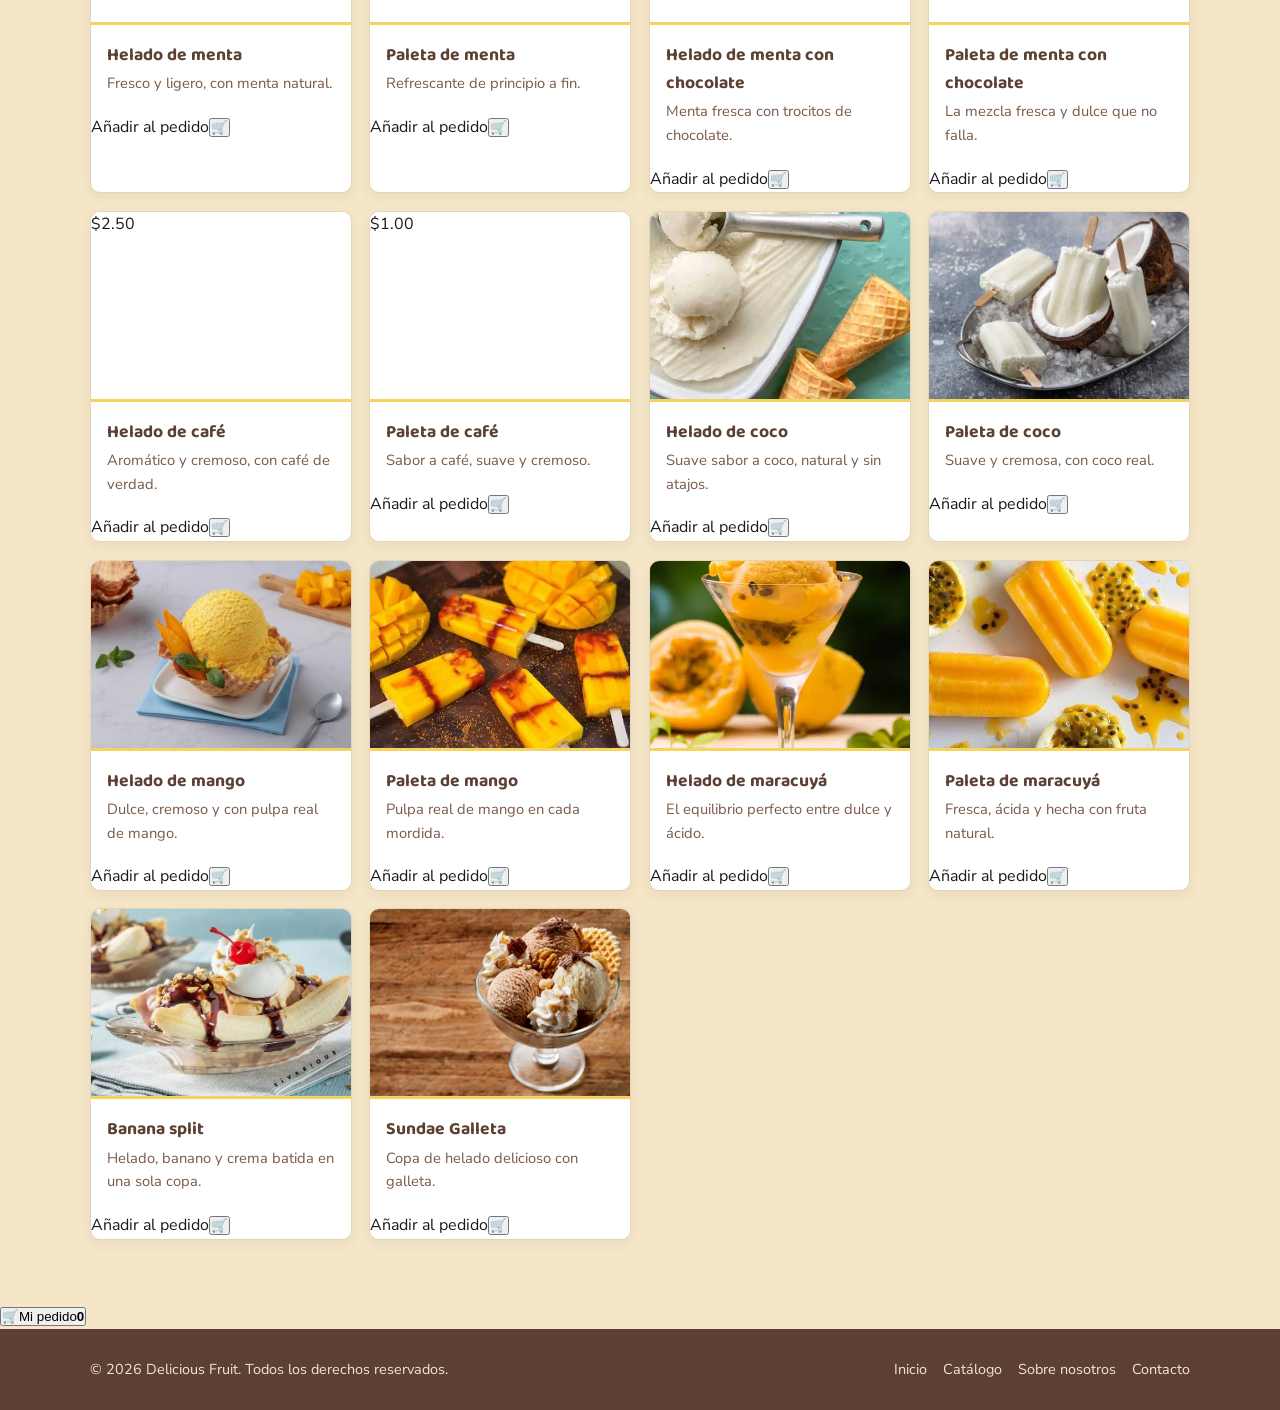
==== commit 1e3501ef: "Add files via upload" ====
--- a/catalogo.html
+++ b/catalogo.html
@@ -5,7 +5,7 @@
 <meta name="viewport" content="width=device-width, initial-scale=1.0">
 <title>Catálogo | Delicious Fruit</title>
 <meta name="description" content="Catálogo completo de Delicious Fruit: helados, paletas, sundaes y más, hechos con fruta real.">
-<link rel="icon" type="image/png" href="img/logo.png">
+<link rel="icon" type="image/png" href="img/logo.jpg">
 <link rel="preconnect" href="https://fonts.googleapis.com">
 <link rel="preconnect" href="https://fonts.gstatic.com" crossorigin>
 <link href="https://fonts.googleapis.com/css2?family=Baloo+2:wght@500;600;700&family=Nunito+Sans:wght@400;600;700&display=swap" rel="stylesheet">
@@ -15,223 +15,436 @@
 
 <header class="cabecera">
   <div class="contenedor cabecera-interior">
-    <a href="index.html" class="logo">
-      <img src="img/logo.jpg" alt="Logotipo Delicious Fruit">
-      <span>Delicious Fruit</span>
-    </a>
-
+    <a href="index.html" class="logo"><img src="img/logo.jpg" alt="Logotipo Delicious Fruit"><span>Delicious Fruit</span></a>
     <input type="checkbox" id="toggle-menu" class="toggle-menu-input">
-    <label for="toggle-menu" class="hamburguesa" aria-label="Abrir menú">
-      <span></span><span></span><span></span>
-    </label>
-
+    <label for="toggle-menu" class="hamburguesa" aria-label="Abrir menú"><span></span><span></span><span></span></label>
     <nav class="nav-mobile">
-      <a href="index.html#inicio">Inicio</a>
-      <a href="catalogo.html" class="activo">Catálogo</a>
-      <a href="index.html#sobre-nosotros">Sobre nosotros</a>
-      <a href="index.html#contacto">Contacto</a>
+      <a href="index.html#inicio">Inicio</a><a href="catalogo.html" class="activo">Catálogo</a><a href="sobreNosotros.html">Sobre nosotros</a><a href="index.html#contacto">Contacto</a>
     </nav>
-
     <nav class="nav">
-      <a href="index.html#inicio">Inicio</a>
-      <a href="catalogo.html" class="activo">Catálogo</a>
-      <a href="index.html#sobre-nosotros">Sobre nosotros</a>
-      <a href="index.html#contacto">Contacto</a>
+      <a href="index.html#inicio">Inicio</a><a href="catalogo.html" class="activo">Catálogo</a><a href="sobreNosotros.html">Sobre nosotros</a><a href="index.html#contacto">Contacto</a>
     </nav>
   </div>
 </header>
 
-<section class="titulo-pagina">
+<section class="cat-hero">
+  <span class="fr fr1" aria-hidden="true">🍓</span><span class="fr fr2" aria-hidden="true">🥭</span><span class="fr fr3" aria-hidden="true">🍍</span><span class="fr fr4" aria-hidden="true">🥥</span>
   <div class="contenedor">
     <h1>Nuestro catálogo</h1>
     <p>Todo lo que preparamos en Delicious Fruit, hecho con fruta real.</p>
+    <div class="buscador">
+      <label for="buscar" class="solo-lectores">Buscar helado</label>
+      <input type="search" id="buscar" placeholder="Busca tu helado: vainilla, café, menta..." autocomplete="off">
+      <button type="button" id="limpiar-busqueda" aria-label="Borrar búsqueda" hidden>&times;</button>
+    </div>
   </div>
 </section>
 
 <section class="seccion-catalogo">
-  <div class="contenedor catalogo-layout">
-
-    <input type="checkbox" id="toggle-sidebar" class="filtro-input">
-
-    <input type="radio" name="filtro" id="filtro-todos" class="filtro-input" checked>
-    <input type="radio" name="filtro" id="filtro-paletas" class="filtro-input">
-    <input type="radio" name="filtro" id="filtro-para-llevar" class="filtro-input">
-
-    <input type="radio" name="sabor" id="sabor-todas" class="filtro-input" checked>
-    <input type="radio" name="sabor" id="sabor-dulces" class="filtro-input">
-    <input type="radio" name="sabor" id="sabor-acidas" class="filtro-input">
-    <input type="radio" name="sabor" id="sabor-chilosas" class="filtro-input">
-    <input type="radio" name="sabor" id="sabor-agridulces" class="filtro-input">
-
-    <label for="toggle-sidebar" class="btn-sidebar-toggle">Categorías</label>
-    <label for="toggle-sidebar" class="sidebar-overlay"></label>
-
-    <aside class="panel-filtros">
-      <div class="panel-filtros-header">
-        <span>Categorías</span>
-        <label for="toggle-sidebar" class="btn-cerrar-panel" aria-label="Cerrar">&times;</label>
-      </div>
-      <div class="filtros-cabecera">Filtros</div>
-
-      <details class="filtros-grupo" open>
-        <summary>Tipo de producto</summary>
-        <div class="filtros-lista">
-          <label for="filtro-todos" class="opcion">Todos <span class="cuenta" data-cuenta=".tarjeta"></span></label>
-          <label for="filtro-paletas" class="opcion">Paletas <span class="cuenta" data-cuenta=".cat-paletas"></span></label>
-          <label for="filtro-para-llevar" class="opcion">Para llevar <span class="cuenta" data-cuenta=".cat-para-llevar"></span></label>
+  <div class="contenedor">
+
+    <div class="filtros">
+      <div class="fila">
+        <div class="chips" role="group" aria-label="Tipo de producto">
+          <button type="button" class="chip activo" data-tipo="todos">🍨 Todos <span class="cuenta" data-cuenta=".tarjeta"></span></button>
+          <button type="button" class="chip" data-tipo="paletas">🍧 Paletas <span class="cuenta" data-cuenta=".cat-paletas"></span></button>
+          <button type="button" class="chip" data-tipo="llevar">🥤 Para llevar <span class="cuenta" data-cuenta=".cat-para-llevar"></span></button>
+          <button type="button" class="chip" data-tipo="postres">🍌 Postres <span class="cuenta" data-cuenta=".cat-postres"></span></button>
         </div>
-      </details>
-
-      <details class="filtros-grupo sabores-contenedor" open>
-        <summary>Sabor de paletas</summary>
-        <div class="filtros-lista">
-          <label for="sabor-todas" class="opcion">Todas <span class="cuenta" data-cuenta=".cat-paletas"></span></label>
-          <label for="sabor-dulces" class="opcion">Dulces <span class="cuenta" data-cuenta=".sabor-dulce"></span></label>
-          <label for="sabor-acidas" class="opcion">Ácidas <span class="cuenta" data-cuenta=".sabor-acida"></span></label>
-          <label for="sabor-chilosas" class="opcion">Chilosas <span class="cuenta" data-cuenta=".sabor-chilosa"></span></label>
-          <label for="sabor-agridulces" class="opcion">Agridulces <span class="cuenta" data-cuenta=".sabor-agridulce"></span></label>
+        <label class="orden">Ordenar por
+          <select id="orden">
+            <option value="0">Destacados</option>
+            <option value="precio-asc">Precio: menor a mayor</option>
+            <option value="precio-desc">Precio: mayor a menor</option>
+            <option value="nombre">Nombre (A–Z)</option>
+          </select>
+        </label>
+      </div>
+      <div class="fila fila-sabor" id="fila-sabor">
+        <span class="fila-titulo">Sabor</span>
+        <div class="chips" role="group" aria-label="Sabor">
+          <button type="button" class="chip chip-sabor activo" data-sabor="todas">✨ Todos <span class="cuenta" data-cuenta=".tarjeta"></span></button>
+          <button type="button" class="chip chip-sabor" data-sabor="vainilla">🍦 Vainilla <span class="cuenta" data-cuenta=".sabor-vainilla"></span></button>
+          <button type="button" class="chip chip-sabor" data-sabor="chocolate">🍫 Chocolate <span class="cuenta" data-cuenta=".sabor-chocolate"></span></button>
+          <button type="button" class="chip chip-sabor" data-sabor="fresa">🍓 Fresa <span class="cuenta" data-cuenta=".sabor-fresa"></span></button>
+          <button type="button" class="chip chip-sabor" data-sabor="chilosa">🌶️ Chilosas <span class="cuenta" data-cuenta=".sabor-chilosa"></span></button>
+          <button type="button" class="chip chip-sabor" data-sabor="limon">🍋 Limón <span class="cuenta" data-cuenta=".sabor-limon"></span></button>
+          <button type="button" class="chip chip-sabor" data-sabor="pistacho">🥜 Pistacho <span class="cuenta" data-cuenta=".sabor-pistacho"></span></button>
+          <button type="button" class="chip chip-sabor" data-sabor="menta">🌿 Menta <span class="cuenta" data-cuenta=".sabor-menta"></span></button>
+          <button type="button" class="chip chip-sabor" data-sabor="menta-chocolate">🍃 Menta con chocolate <span class="cuenta" data-cuenta=".sabor-menta-chocolate"></span></button>
+          <button type="button" class="chip chip-sabor" data-sabor="cafe">☕ Café <span class="cuenta" data-cuenta=".sabor-cafe"></span></button>
+          <button type="button" class="chip chip-sabor" data-sabor="coco">🥥 Coco <span class="cuenta" data-cuenta=".sabor-coco"></span></button>
+          <button type="button" class="chip chip-sabor" data-sabor="mango">🥭 Mango <span class="cuenta" data-cuenta=".sabor-mango"></span></button>
+          <button type="button" class="chip chip-sabor" data-sabor="maracuya">🌺 Maracuyá <span class="cuenta" data-cuenta=".sabor-maracuya"></span></button>
         </div>
-      </details>
+      </div>
+    </div>
+
+    <p class="resultados" role="status">Mostrando <strong id="total">0</strong> <span id="plural">productos</span></p>
+
+    <div class="grid-catalogo" id="grid">
+      <article class="tarjeta cat-para-llevar sabor-vainilla">
+        <div class="tarjeta-imagen"><img src="images/vainilla.jpeg" alt="Helado de vainilla" loading="lazy" onerror="this.style.display='none'"><span class="precio">$2.50</span></div>
+        <div class="tarjeta-cuerpo"><h3>Helado de vainilla</h3><p>Clásico y cremoso, con vainilla de verdad.</p><div class="tarjeta-pie"><span>Añadir al pedido</span><button type="button" class="agregar" aria-label="Añadir Helado de vainilla al pedido" title="Añadir al pedido">🛒<b class="cant" hidden>0</b></button></div></div>
+      </article>
+      <article class="tarjeta cat-paletas sabor-vainilla">
+        <div class="tarjeta-imagen"><img src="images/paleta-vainilla.jpg" alt="Paleta de vainilla" loading="lazy" onerror="this.style.display='none'"><span class="precio">$1.00</span></div>
+        <div class="tarjeta-cuerpo"><h3>Paleta de vainilla</h3><p>Suave, cremosa y ligeramente dulce.</p><div class="tarjeta-pie"><span>Añadir al pedido</span><button type="button" class="agregar" aria-label="Añadir Paleta de vainilla al pedido" title="Añadir al pedido">🛒<b class="cant" hidden>0</b></button></div></div>
+      </article>
+      <article class="tarjeta cat-para-llevar sabor-chocolate">
+        <div class="tarjeta-imagen"><img src="images/chocolate.jpg" alt="Helado de chocolate" loading="lazy" onerror="this.style.display='none'"><span class="precio">$2.50</span></div>
+        <div class="tarjeta-cuerpo"><h3>Helado de chocolate</h3><p>Intenso y cremoso, para los amantes del cacao.</p><div class="tarjeta-pie"><span>Añadir al pedido</span><button type="button" class="agregar" aria-label="Añadir Helado de chocolate al pedido" title="Añadir al pedido">🛒<b class="cant" hidden>0</b></button></div></div>
+      </article>
+      <article class="tarjeta cat-paletas sabor-chocolate">
+        <div class="tarjeta-imagen"><img src="images/paleta-chocolate.jpg" alt="Paleta de chocolate" loading="lazy" onerror="this.style.display='none'"><span class="precio">$1.00</span></div>
+        <div class="tarjeta-cuerpo"><h3>Paleta de chocolate</h3><p>Chocolate intenso en cada mordida.</p><div class="tarjeta-pie"><span>Añadir al pedido</span><button type="button" class="agregar" aria-label="Añadir Paleta de chocolate al pedido" title="Añadir al pedido">🛒<b class="cant" hidden>0</b></button></div></div>
+      </article>
+      <article class="tarjeta cat-para-llevar sabor-fresa">
+        <div class="tarjeta-imagen"><img src="images/fresa.jpg" alt="Helado de fresa" loading="lazy" onerror="this.style.display='none'"><span class="precio">$2.50</span></div>
+        <div class="tarjeta-cuerpo"><h3>Helado de fresa</h3><p>Fresas frescas seleccionadas cada mañana.</p><div class="tarjeta-pie"><span>Añadir al pedido</span><button type="button" class="agregar" aria-label="Añadir Helado de fresa al pedido" title="Añadir al pedido">🛒<b class="cant" hidden>0</b></button></div></div>
+      </article>
+      <article class="tarjeta cat-paletas sabor-fresa">
+        <div class="tarjeta-imagen"><img src="images/paleta-fresa.jpg" alt="Paleta de fresa" loading="lazy" onerror="this.style.display='none'"><span class="precio">$1.00</span></div>
+        <div class="tarjeta-cuerpo"><h3>Paleta de fresa</h3><p>Paleta artesanal hecha con fruta real.</p><div class="tarjeta-pie"><span>Añadir al pedido</span><button type="button" class="agregar" aria-label="Añadir Paleta de fresa al pedido" title="Añadir al pedido">🛒<b class="cant" hidden>0</b></button></div></div>
+      </article>
+      <article class="tarjeta cat-para-llevar sabor-chilosa">
+        <div class="tarjeta-imagen"><img src="images/chilosa.jpg" alt="Helado chilosa" loading="lazy" onerror="this.style.display='none'"><span class="precio">$2.50</span></div>
+        <div class="tarjeta-cuerpo"><h3>Helado chilosa</h3><p>Dulce y frutal con un toque picante.</p><div class="tarjeta-pie"><span>Añadir al pedido</span><button type="button" class="agregar" aria-label="Añadir Helado chilosa al pedido" title="Añadir al pedido">🛒<b class="cant" hidden>0</b></button></div></div>
+      </article>
+      <article class="tarjeta cat-paletas sabor-chilosa">
+        <div class="tarjeta-imagen"><img src="images/paleta-sandia-chilosa.jpg" alt="Paleta de sandía con chile" loading="lazy" onerror="this.style.display='none'"><span class="precio">$1.25</span></div>
+        <div class="tarjeta-cuerpo"><h3>Paleta de sandía con chile</h3><p>Sandía fresca con un toque picante, dulce y chile al final.</p><div class="tarjeta-pie"><span>Añadir al pedido</span><button type="button" class="agregar" aria-label="Añadir Paleta de sandía con chile al pedido" title="Añadir al pedido">🛒<b class="cant" hidden>0</b></button></div></div>
+      </article>
+      <article class="tarjeta cat-para-llevar sabor-limon">
+        <div class="tarjeta-imagen"><img src="images/limon.jpg" alt="Helado de limón" loading="lazy" onerror="this.style.display='none'"><span class="precio">$2.50</span></div>
+        <div class="tarjeta-cuerpo"><h3>Helado de limón</h3><p>Fresco y cítrico, con limón real.</p><div class="tarjeta-pie"><span>Añadir al pedido</span><button type="button" class="agregar" aria-label="Añadir Helado de limón al pedido" title="Añadir al pedido">🛒<b class="cant" hidden>0</b></button></div></div>
+      </article>
+      <article class="tarjeta cat-paletas sabor-limon">
+        <div class="tarjeta-imagen"><img src="images/paleta-limon.jpg" alt="Paleta de limón" loading="lazy" onerror="this.style.display='none'"><span class="precio">$1.00</span></div>
+        <div class="tarjeta-cuerpo"><h3>Paleta de limón</h3><p>Refrescante, con el punto justo de acidez.</p><div class="tarjeta-pie"><span>Añadir al pedido</span><button type="button" class="agregar" aria-label="Añadir Paleta de limón al pedido" title="Añadir al pedido">🛒<b class="cant" hidden>0</b></button></div></div>
+      </article>
+      <article class="tarjeta cat-para-llevar sabor-pistacho">
+        <div class="tarjeta-imagen"><img src="images/pistacho.jpg" alt="Helado de pistacho" loading="lazy" onerror="this.style.display='none'"><span class="precio">$2.75</span></div>
+        <div class="tarjeta-cuerpo"><h3>Helado de pistacho</h3><p>Cremoso, con el sabor suave del pistacho.</p><div class="tarjeta-pie"><span>Añadir al pedido</span><button type="button" class="agregar" aria-label="Añadir Helado de pistacho al pedido" title="Añadir al pedido">🛒<b class="cant" hidden>0</b></button></div></div>
+      </article>
+      <article class="tarjeta cat-paletas sabor-pistacho">
+        <div class="tarjeta-imagen"><img src="images/paleta-pistacho.jpg" alt="Paleta de pistacho" loading="lazy" onerror="this.style.display='none'"><span class="precio">$1.25</span></div>
+        <div class="tarjeta-cuerpo"><h3>Paleta de pistacho</h3><p>Suave y cremosa, con pistacho.</p><div class="tarjeta-pie"><span>Añadir al pedido</span><button type="button" class="agregar" aria-label="Añadir Paleta de pistacho al pedido" title="Añadir al pedido">🛒<b class="cant" hidden>0</b></button></div></div>
+      </article>
+      <article class="tarjeta cat-para-llevar sabor-menta">
+        <div class="tarjeta-imagen"><img src="images/menta.jpg" alt="Helado de menta" loading="lazy" onerror="this.style.display='none'"><span class="precio">$2.50</span></div>
+        <div class="tarjeta-cuerpo"><h3>Helado de menta</h3><p>Fresco y ligero, con menta natural.</p><div class="tarjeta-pie"><span>Añadir al pedido</span><button type="button" class="agregar" aria-label="Añadir Helado de menta al pedido" title="Añadir al pedido">🛒<b class="cant" hidden>0</b></button></div></div>
+      </article>
+      <article class="tarjeta cat-paletas sabor-menta">
+        <div class="tarjeta-imagen"><img src="images/paleta-menta.jpg" alt="Paleta de menta" loading="lazy" onerror="this.style.display='none'"><span class="precio">$1.00</span></div>
+        <div class="tarjeta-cuerpo"><h3>Paleta de menta</h3><p>Refrescante de principio a fin.</p><div class="tarjeta-pie"><span>Añadir al pedido</span><button type="button" class="agregar" aria-label="Añadir Paleta de menta al pedido" title="Añadir al pedido">🛒<b class="cant" hidden>0</b></button></div></div>
+      </article>
+      <article class="tarjeta cat-para-llevar sabor-menta-chocolate">
+        <div class="tarjeta-imagen"><img src="images/menta-chocolate.jpg" alt="Helado de menta con chocolate" loading="lazy" onerror="this.style.display='none'"><span class="precio">$2.75</span></div>
+        <div class="tarjeta-cuerpo"><h3>Helado de menta con chocolate</h3><p>Menta fresca con trocitos de chocolate.</p><div class="tarjeta-pie"><span>Añadir al pedido</span><button type="button" class="agregar" aria-label="Añadir Helado de menta con chocolate al pedido" title="Añadir al pedido">🛒<b class="cant" hidden>0</b></button></div></div>
+      </article>
+      <article class="tarjeta cat-paletas sabor-menta-chocolate">
+        <div class="tarjeta-imagen"><img src="images/paleta-menta-chocolate.jpg" alt="Paleta de menta con chocolate" loading="lazy" onerror="this.style.display='none'"><span class="precio">$1.25</span></div>
+        <div class="tarjeta-cuerpo"><h3>Paleta de menta con chocolate</h3><p>La mezcla fresca y dulce que no falla.</p><div class="tarjeta-pie"><span>Añadir al pedido</span><button type="button" class="agregar" aria-label="Añadir Paleta de menta con chocolate al pedido" title="Añadir al pedido">🛒<b class="cant" hidden>0</b></button></div></div>
+      </article>
+      <article class="tarjeta cat-para-llevar sabor-cafe">
+        <div class="tarjeta-imagen"><img src="images/cafe.jpg" alt="Helado de café" loading="lazy" onerror="this.style.display='none'"><span class="precio">$2.50</span></div>
+        <div class="tarjeta-cuerpo"><h3>Helado de café</h3><p>Aromático y cremoso, con café de verdad.</p><div class="tarjeta-pie"><span>Añadir al pedido</span><button type="button" class="agregar" aria-label="Añadir Helado de café al pedido" title="Añadir al pedido">🛒<b class="cant" hidden>0</b></button></div></div>
+      </article>
+      <article class="tarjeta cat-paletas sabor-cafe">
+        <div class="tarjeta-imagen"><img src="images/paleta-cafe.jpg" alt="Paleta de café" loading="lazy" onerror="this.style.display='none'"><span class="precio">$1.00</span></div>
+        <div class="tarjeta-cuerpo"><h3>Paleta de café</h3><p>Sabor a café, suave y cremoso.</p><div class="tarjeta-pie"><span>Añadir al pedido</span><button type="button" class="agregar" aria-label="Añadir Paleta de café al pedido" title="Añadir al pedido">🛒<b class="cant" hidden>0</b></button></div></div>
+      </article>
+      <article class="tarjeta cat-para-llevar sabor-coco">
+        <div class="tarjeta-imagen"><img src="images/coco.jpg" alt="Helado de coco" loading="lazy" onerror="this.style.display='none'"><span class="precio">$2.50</span></div>
+        <div class="tarjeta-cuerpo"><h3>Helado de coco</h3><p>Suave sabor a coco, natural y sin atajos.</p><div class="tarjeta-pie"><span>Añadir al pedido</span><button type="button" class="agregar" aria-label="Añadir Helado de coco al pedido" title="Añadir al pedido">🛒<b class="cant" hidden>0</b></button></div></div>
+      </article>
+      <article class="tarjeta cat-paletas sabor-coco">
+        <div class="tarjeta-imagen"><img src="images/paleta-coco.jpg" alt="Paleta de coco" loading="lazy" onerror="this.style.display='none'"><span class="precio">$1.00</span></div>
+        <div class="tarjeta-cuerpo"><h3>Paleta de coco</h3><p>Suave y cremosa, con coco real.</p><div class="tarjeta-pie"><span>Añadir al pedido</span><button type="button" class="agregar" aria-label="Añadir Paleta de coco al pedido" title="Añadir al pedido">🛒<b class="cant" hidden>0</b></button></div></div>
+      </article>
+      <article class="tarjeta cat-para-llevar sabor-mango">
+        <div class="tarjeta-imagen"><img src="images/mango.jpg" alt="Helado de mango" loading="lazy" onerror="this.style.display='none'"><span class="precio">$2.50</span></div>
+        <div class="tarjeta-cuerpo"><h3>Helado de mango</h3><p>Dulce, cremoso y con pulpa real de mango.</p><div class="tarjeta-pie"><span>Añadir al pedido</span><button type="button" class="agregar" aria-label="Añadir Helado de mango al pedido" title="Añadir al pedido">🛒<b class="cant" hidden>0</b></button></div></div>
+      </article>
+      <article class="tarjeta cat-paletas sabor-mango sabor-chilosa">
+        <div class="tarjeta-imagen"><img src="images/paleta-mango.jpg" alt="Paleta de mango" loading="lazy" onerror="this.style.display='none'"><span class="precio">$1.00</span></div>
+        <div class="tarjeta-cuerpo"><h3>Paleta de mango</h3><p>Pulpa real de mango en cada mordida.</p><div class="tarjeta-pie"><span>Añadir al pedido</span><button type="button" class="agregar" aria-label="Añadir Paleta de mango al pedido" title="Añadir al pedido">🛒<b class="cant" hidden>0</b></button></div></div>
+      </article>
+      <article class="tarjeta cat-para-llevar sabor-maracuya">
+        <div class="tarjeta-imagen"><img src="images/maracuya.jpg" alt="Helado de maracuyá" loading="lazy" onerror="this.style.display='none'"><span class="precio">$2.50</span></div>
+        <div class="tarjeta-cuerpo"><h3>Helado de maracuyá</h3><p>El equilibrio perfecto entre dulce y ácido.</p><div class="tarjeta-pie"><span>Añadir al pedido</span><button type="button" class="agregar" aria-label="Añadir Helado de maracuyá al pedido" title="Añadir al pedido">🛒<b class="cant" hidden>0</b></button></div></div>
+      </article>
+      <article class="tarjeta cat-paletas sabor-maracuya">
+        <div class="tarjeta-imagen"><img src="images/paleta-maracuya.jpg" alt="Paleta de maracuyá" loading="lazy" onerror="this.style.display='none'"><span class="precio">$1.00</span></div>
+        <div class="tarjeta-cuerpo"><h3>Paleta de maracuyá</h3><p>Fresca, ácida y hecha con fruta natural.</p><div class="tarjeta-pie"><span>Añadir al pedido</span><button type="button" class="agregar" aria-label="Añadir Paleta de maracuyá al pedido" title="Añadir al pedido">🛒<b class="cant" hidden>0</b></button></div></div>
+      </article>
+      <article class="tarjeta cat-postres">
+        <div class="tarjeta-imagen"><img src="images/banana-split.jpg" alt="Banana split" loading="lazy" onerror="this.style.display='none'"><span class="precio">$4.50</span></div>
+        <div class="tarjeta-cuerpo"><h3>Banana split</h3><p>Helado, banano y crema batida en una sola copa.</p><div class="tarjeta-pie"><span>Añadir al pedido</span><button type="button" class="agregar" aria-label="Añadir Banana split al pedido" title="Añadir al pedido">🛒<b class="cant" hidden>0</b></button></div></div>
+      </article>
+      <article class="tarjeta cat-postres">
+        <div class="tarjeta-imagen"><img src="images/sundae.jpg" alt="Sundae Galleta" loading="lazy" onerror="this.style.display='none'"><span class="precio">$3.75</span></div>
+        <div class="tarjeta-cuerpo"><h3>Sundae Galleta</h3><p>Copa de helado delicioso con galleta.</p><div class="tarjeta-pie"><span>Añadir al pedido</span><button type="button" class="agregar" aria-label="Añadir Sundae Galleta al pedido" title="Añadir al pedido">🛒<b class="cant" hidden>0</b></button></div></div>
+      </article>
+    </div>
+
+    <div class="vacio" id="vacio" hidden>
+      <div class="vacio-ico">🍨</div>
+      <h3>No encontramos helados con esa búsqueda</h3>
+      <p>Prueba con otra palabra o quita los filtros.</p>
+      <button type="button" class="btn" id="reiniciar">Limpiar filtros</button>
+    </div>
+  </div>
+</section>
+
+
+<!-- ===== Carrito / pedido (oculto hasta que el usuario lo abre) ===== -->
+<button type="button" class="carrito-flotante" id="abrir-carrito" aria-label="Abrir mi pedido">
+  <span class="cf-emoji">🛒</span><span class="cf-texto">Mi pedido</span><b class="cf-badge" id="badge">0</b>
+</button>
+<div class="toast" id="toast" role="status"></div>
+
+<dialog id="carrito" class="panel-carrito" aria-labelledby="carrito-titulo">
+  <div class="pc-cab"><h2 id="carrito-titulo">🛒 Mi pedido</h2><button type="button" class="cerrar" data-cerrar aria-label="Cerrar">&times;</button></div>
+  <div class="progreso" id="progreso"><div class="progreso-barra"><span id="barra"></span></div><p id="progreso-texto"></p></div>
+  <ul class="pc-lista" id="lista-carrito"></ul>
+  <div class="pc-vacio" id="carrito-vacio"><div>🍨</div><p>Aún no has añadido productos.<br>Toca el 🛒 de cualquier helado para empezar.</p></div>
+  <div class="pc-pie">
+    <div class="total-fila"><span>Total</span><strong id="total-carrito">$0.00</strong></div>
+    <button type="button" class="btn btn-grande" id="btn-agregar">Agregar al carrito</button>
+    <button type="button" class="link-vaciar" id="btn-vaciar">Vaciar pedido</button>
+  </div>
+</dialog>
+
+<dialog id="aviso" class="modal" aria-labelledby="aviso-titulo">
+  <div class="aviso-ico">🍨</div>
+  <h3 id="aviso-titulo">Debes de agregar un mínimo de 5 productos</h3>
+  <p id="aviso-texto"></p>
+  <div class="aviso-botones">
+    <button type="button" class="btn btn-sec" id="aviso-cancelar">Cancelar compra</button>
+    <button type="button" class="btn" id="aviso-continuar">Continuar</button>
+  </div>
+</dialog>
+
+<dialog id="pedido" class="modal modal-pedido" aria-labelledby="pedido-titulo">
+  <div class="mp-cab"><h2 id="pedido-titulo">Finalizar compra</h2><button type="button" class="cerrar" data-cerrar aria-label="Cerrar">&times;</button></div>
+  <div class="mp-cuerpo" id="pedido-cuerpo">
+    <form id="form-pedido">
+      <h3>Tus datos</h3>
+      <div class="fila-campos">
+        <div class="campo"><label for="c-nombre">Nombre completo <span class="req">*</span></label><input type="text" id="c-nombre" required autocomplete="name"></div>
+        <div class="campo"><label for="c-dui">DUI <span class="req">*</span></label><input type="text" id="c-dui" inputmode="numeric" placeholder="00000000-0" maxlength="10" pattern="\d{8}-\d" title="Formato: 12345678-9" required></div>
+      </div>
+      <div class="fila-campos">
+        <div class="campo"><label for="c-correo">Email <span class="req">*</span></label><input type="email" id="c-correo" required autocomplete="email"></div>
+        <div class="campo"><label for="c-telefono">Teléfono <span class="req">*</span></label><input type="tel" id="c-telefono" placeholder="7000-0000" pattern="(\+?503[\s\-]?)?\d{4}[\s\-]?\d{4}" title="Número de 8 dígitos, por ejemplo 7000-0000" required autocomplete="tel"></div>
+      </div>
+      <div class="fila-campos">
+        <div class="campo"><label for="c-depto">Departamento <span class="req">*</span></label><select id="c-depto" required><option value="">Selecciona...</option></select></div>
+      </div>
+      <div class="campo"><label for="c-direccion">Dirección de entrega (incluye el municipio) <span class="req">*</span></label><textarea id="c-direccion" rows="2" placeholder="Municipio, colonia, calle, número de casa y un punto de referencia" required></textarea></div>
+      <fieldset class="campo">
+        <legend>Forma de pago <span class="req">*</span></legend>
+        <div class="pagos">
+          <label class="pago"><input type="radio" name="pago" value="Efectivo contra entrega" required><span>💵 Efectivo</span></label>
+          <label class="pago"><input type="radio" name="pago" value="Tarjeta" required><span>💳 Tarjeta</span></label>
+          <label class="pago"><input type="radio" name="pago" value="Transferencia bancaria" required><span>🏦 Transferencia</span></label>
+        </div>
+      </fieldset>
+      <div class="mp-botones">
+        <button type="button" class="btn btn-sec" id="btn-volver">Volver al pedido</button>
+        <button type="submit" class="btn">Confirmar pedido</button>
+      </div>
+    </form>
+    <aside class="resumen">
+      <h3>Tu compra</h3>
+      <ul id="resumen-lista"></ul>
+      <div class="resumen-total"><span id="resumen-unidades"></span><strong id="resumen-total">$0.00</strong></div>
     </aside>
-
-    <div class="barra-resultados">Mostrando <strong id="total-productos">0</strong> productos</div>
-
-    <div class="grid-catalogo">
-
-      <article class="tarjeta cat-para-llevar">
-        <div class="tarjeta-imagen">
-          <img src="images/fresa.jpg" alt="Fresa natural">
-        </div>
-        <h3>Fresa natural</h3>
-        <p>Fresas frescas seleccionadas cada mañana.</p>
-      </article>
-
-      <article class="tarjeta cat-para-llevar">
-        <div class="tarjeta-imagen">
-          <img src="images/mango.jpg" alt="Mango tropical">
-        </div>
-        <h3>Mango tropical</h3>
-        <p>Dulce, cremoso y con pulpa real de mango.</p>
-      </article>
-
-      <article class="tarjeta cat-para-llevar">
-        <div class="tarjeta-imagen">
-          <img src="images/maracuya.jpg" alt="Maracuyá">
-        </div>
-        <h3>Maracuyá</h3>
-        <p>El equilibrio perfecto entre dulce y ácido.</p>
-      </article>
-
-      <article class="tarjeta cat-para-llevar">
-        <div class="tarjeta-imagen">
-          <img src="images/coco.jpg" alt="Coco cremoso">
-        </div>
-        <h3>Coco cremoso</h3>
-        <p>Suave sabor a coco, natural y sin atajos.</p>
-      </article>
-
-      <article class="tarjeta">
-        <div class="tarjeta-imagen">
-          <img src="images/banana-split.jpg" alt="Banana split">
-        </div>
-        <h3>Banana split</h3>
-        <p>Helado, banano y crema batida en una sola copa.</p>
-      </article>
-
-      <article class="tarjeta">
-        <div class="tarjeta-imagen">
-          <img src="images/sundae.jpg" alt="Sundae de frutas">
-        </div>
-        <h3>Sundae de frutas</h3>
-        <p>Copa de helado con fruta fresca de temporada.</p>
-      </article>
-
-      <article class="tarjeta cat-paletas sabor-agridulce">
-        <div class="tarjeta-imagen">
-          <img src="images/paleta-fresa.jpg" alt="Paleta de fresa">
-        </div>
-        <h3>Paleta de fresa</h3>
-        <p>Paleta artesanal hecha con fruta real.</p>
-      </article>
-
-      <article class="tarjeta cat-paletas sabor-dulce">
-        <div class="tarjeta-imagen">
-          <img src="images/paleta-mango.jpg" alt="Paleta de mango">
-        </div>
-        <h3>Paleta de mango</h3>
-        <p>Pulpa real de mango en cada mordida.</p>
-      </article>
-
-      <article class="tarjeta cat-paletas sabor-acida">
-        <div class="tarjeta-imagen">
-          <img src="images/paleta-maracuya.jpg" alt="Paleta de maracuyá">
-        </div>
-        <h3>Paleta de maracuyá</h3>
-        <p>Fresca, ácida y hecha con fruta natural.</p>
-      </article>
-
-      <article class="tarjeta cat-paletas sabor-dulce">
-        <div class="tarjeta-imagen">
-          <img src="images/paleta-coco.jpg" alt="Paleta de coco">
-        </div>
-        <h3>Paleta de coco</h3>
-        <p>Suave y cremosa, con coco real.</p>
-      </article>
-
-      <article class="tarjeta cat-paletas sabor-chilosa">
-        <div class="tarjeta-imagen">
-          <img src="images/paleta-sandia-chilosa.jpg" alt="Paleta de sandía con chile">
-        </div>
-        <h3>Sandía con chile</h3>
-        <p>Sandía fresca con un toque picante, dulce y chile al final.</p>
-      </article>
-
-      <article class="tarjeta cat-para-llevar">
-        <div class="tarjeta-imagen">
-          <img src="images/batido.jpg" alt="Batido tropical">
-        </div>
-        <h3>Batido tropical</h3>
-        <p>Bebida fría de fruta y helado, ideal para llevar.</p>
-      </article>
-
-    </div>
-  </div>
-</section>
+  </div>
+  <div class="pedido-ok" id="pedido-ok" hidden>
+    <div class="aviso-ico">🎉</div><h3>¡Pedido recibido!</h3><p id="ok-texto"></p>
+    <button type="button" class="btn" data-cerrar>Seguir comprando</button>
+  </div>
+</dialog>
 
 <footer class="pie">
   <div class="contenedor pie-interior">
     <p>© 2026 Delicious Fruit. Todos los derechos reservados.</p>
     <nav class="pie-enlaces">
-      <a href="index.html#inicio">Inicio</a>
-      <a href="catalogo.html">Catálogo</a>
-      <a href="index.html#sobre-nosotros">Sobre nosotros</a>
-      <a href="index.html#contacto">Contacto</a>
+      <a href="index.html#inicio">Inicio</a><a href="catalogo.html">Catálogo</a><a href="sobreNosotros.html">Sobre nosotros</a><a href="index.html#contacto">Contacto</a>
     </nav>
   </div>
 </footer>
 
 <script>
-  const toggle = document.getElementById('toggle-sidebar');
-  const tarjetas = document.querySelectorAll('.tarjeta');
-  const total = document.getElementById('total-productos');
-
-  // Números entre paréntesis de cada opción
-  document.querySelectorAll('[data-cuenta]').forEach(el => {
-    el.textContent = '(' + document.querySelectorAll(el.dataset.cuenta).length + ')';
-  });
-
-  // "Mostrando N productos"
-  const contar = () => {
-    total.textContent = [...tarjetas].filter(t => getComputedStyle(t).display !== 'none').length;
-  };
-  contar();
-
-  // Al elegir un sabor, el panel se cierra y se ven los helados filtrados
-  document.querySelectorAll('input[name="sabor"]').forEach(r =>
-    r.addEventListener('change', () => { toggle.checked = false; contar(); }));
-  // Al elegir categoría, se cierra, salvo "Paletas" (falta elegir el sabor)
-  document.querySelectorAll('input[name="filtro"]').forEach(r =>
-    r.addEventListener('change', () => { if (r.id !== 'filtro-paletas') toggle.checked = false; contar(); }));
+  const grid = document.getElementById('grid');
+  const tarjetas = [...grid.children];
+  const norm = s => s.toLowerCase().normalize('NFD').replace(/[\u0300-\u036f]/g, '');
+  const st = { tipo: 'todos', sabor: 'todas', q: '', orden: '0' };
+  const clases = { paletas: 'cat-paletas', llevar: 'cat-para-llevar', postres: 'cat-postres' };
+
+  // Datos de cada tarjeta (el precio se lee del texto del propio precio)
+  tarjetas.forEach((c, i) => {
+    c.dataset.i = i;
+    c.dataset.precio = parseFloat(c.querySelector('.precio').textContent.replace(/[^\d.]/g, ''));
+    c.dataset.texto = norm(c.querySelector('h3').textContent + ' ' + c.querySelector('p').textContent);
+  });
+
+  // Números entre paréntesis de cada filtro
+  document.querySelectorAll('[data-cuenta]').forEach(el =>
+    el.textContent = '(' + document.querySelectorAll(el.dataset.cuenta).length + ')');
+
+  function aplicar() {
+    let n = 0;
+    tarjetas.forEach(c => {
+      const okTipo = st.tipo === 'todos' || c.classList.contains(clases[st.tipo]);
+      const okSabor = st.sabor === 'todas' || c.classList.contains('sabor-' + st.sabor);
+      const okBusca = !st.q || c.dataset.texto.includes(st.q);
+      c.hidden = !(okTipo && okSabor && okBusca);
+      if (!c.hidden) n++;
+    });
+    document.getElementById('total').textContent = n;
+    document.getElementById('plural').textContent = n === 1 ? 'producto' : 'productos';
+    document.getElementById('vacio').hidden = n > 0;
+
+    const orden = [...tarjetas].sort((a, b) =>
+      st.orden === 'precio-asc' ? a.dataset.precio - b.dataset.precio :
+      st.orden === 'precio-desc' ? b.dataset.precio - a.dataset.precio :
+      st.orden === 'nombre' ? a.querySelector('h3').textContent.localeCompare(b.querySelector('h3').textContent, 'es') :
+      a.dataset.i - b.dataset.i);
+    orden.forEach(c => grid.appendChild(c));
+  }
+
+  const marcar = (selector, attr, valor) => document.querySelectorAll(selector).forEach(b => {
+    const on = b.dataset[attr] === valor;
+    b.classList.toggle('activo', on);
+    b.setAttribute('aria-pressed', on);
+  });
+
+  document.querySelectorAll('[data-tipo]').forEach(b => b.addEventListener('click', () => {
+    st.tipo = b.dataset.tipo;
+    marcar('[data-tipo]', 'tipo', st.tipo); aplicar();
+  }));
+  document.querySelectorAll('[data-sabor]').forEach(b => b.addEventListener('click', () => {
+    st.sabor = b.dataset.sabor; marcar('[data-sabor]', 'sabor', st.sabor); aplicar();
+  }));
+  document.getElementById('orden').addEventListener('change', e => { st.orden = e.target.value; aplicar(); });
+
+  const buscar = document.getElementById('buscar'), borrar = document.getElementById('limpiar-busqueda');
+  buscar.addEventListener('input', () => { st.q = norm(buscar.value.trim()); borrar.hidden = !buscar.value; aplicar(); });
+  borrar.addEventListener('click', () => { buscar.value = ''; buscar.dispatchEvent(new Event('input')); buscar.focus(); });
+  document.getElementById('reiniciar').addEventListener('click', () => {
+    buscar.value = ''; borrar.hidden = true; Object.assign(st, { tipo: 'todos', sabor: 'todas', q: '', orden: '0' });
+    document.getElementById('orden').value = '0';
+    marcar('[data-tipo]', 'tipo', 'todos'); marcar('[data-sabor]', 'sabor', 'todas'); aplicar();
+  });
+
+  aplicar();
+</script>
+
+<script>
+(() => {
+  const MIN = 5, KEY = 'df-carrito';
+  const $ = id => document.getElementById(id);
+  const fmt = n => '$' + n.toFixed(2);
+  const esc = s => s.replace(/[&<>"]/g, c => ({ '&': '&amp;', '<': '&lt;', '>': '&gt;', '"': '&quot;' }[c]));
+  const productos = tarjetas.map(c => ({ nombre: c.querySelector('h3').textContent, precio: +c.dataset.precio, img: c.querySelector('img').getAttribute('src') }));
+
+  let carrito = {};
+  try { const g = JSON.parse(localStorage.getItem(KEY)); if (g) for (const k in g) if (productos[k] && g[k] > 0) carrito[k] = g[k]; } catch (e) {}
+  const guardar = () => { try { localStorage.setItem(KEY, JSON.stringify(carrito)); } catch (e) {} };
+  const unidades = () => Object.values(carrito).reduce((a, b) => a + b, 0);
+  const total = () => Object.entries(carrito).reduce((s, [k, q]) => s + productos[k].precio * q, 0);
+
+  let tt;
+  const aviso = t => { const el = $('toast'); el.textContent = t; el.classList.add('ver'); clearTimeout(tt); tt = setTimeout(() => el.classList.remove('ver'), 1800); };
+
+  function render() {
+    const u = unidades(), items = Object.entries(carrito);
+    $('badge').textContent = u;
+    $('barra').style.width = Math.min(u / MIN, 1) * 100 + '%';
+    $('progreso').classList.toggle('listo', u >= MIN);
+    $('progreso-texto').textContent = u >= MIN ? '¡Listo! Ya alcanzaste el mínimo de ' + MIN + ' productos.' : 'Llevas ' + u + ' de ' + MIN + ' productos. Te faltan ' + (MIN - u) + '.';
+    $('total-carrito').textContent = fmt(total());
+    $('carrito-vacio').hidden = u > 0;
+    $('lista-carrito').innerHTML = items.map(([k, q]) => {
+      const p = productos[k];
+      return '<li class="pc-item" data-id="' + k + '"><img src="' + esc(p.img) + '" alt="" onerror="this.style.visibility=\'hidden\'"><div><strong>' + esc(p.nombre) + '</strong><span>' + fmt(p.precio) + ' c/u</span></div>' +
+        '<div class="qty"><button type="button" data-acc="menos" aria-label="Quitar uno">−</button><b>' + q + '</b><button type="button" data-acc="mas" aria-label="Añadir uno">+</button></div></li>';
+    }).join('');
+    $('resumen-lista').innerHTML = items.map(([k, q]) => '<li><span>' + q + ' × ' + esc(productos[k].nombre) + '</span><b>' + fmt(productos[k].precio * q) + '</b></li>').join('');
+    $('resumen-total').textContent = fmt(total());
+    $('resumen-unidades').textContent = u + (u === 1 ? ' producto' : ' productos');
+    tarjetas.forEach(c => { const q = carrito[c.dataset.i] || 0, s = c.querySelector('.cant'); s.textContent = q; s.hidden = !q; });
+  }
+
+  function cambiar(id, d) {
+    const q = (carrito[id] || 0) + d;
+    if (q > 0) carrito[id] = q; else delete carrito[id];
+    guardar(); render();
+  }
+
+  // Añadir desde las tarjetas (no interfiere con filtros, búsqueda ni orden)
+  grid.addEventListener('click', e => {
+    const b = e.target.closest('.agregar'); if (!b) return;
+    const c = b.closest('.tarjeta'); cambiar(c.dataset.i, 1);
+    b.classList.remove('ok'); void b.offsetWidth; b.classList.add('ok');
+    const f = $('abrir-carrito'); f.classList.remove('pulso'); void f.offsetWidth; f.classList.add('pulso');
+    aviso('Añadido: ' + productos[c.dataset.i].nombre);
+  });
+  $('lista-carrito').addEventListener('click', e => {
+    const b = e.target.closest('[data-acc]'); if (!b) return;
+    cambiar(b.closest('.pc-item').dataset.id, b.dataset.acc === 'mas' ? 1 : -1);
+  });
+
+  // Abrir / cerrar
+  $('abrir-carrito').addEventListener('click', () => $('carrito').showModal());
+  document.querySelectorAll('[data-cerrar]').forEach(b => b.addEventListener('click', () => b.closest('dialog').close()));
+  document.querySelectorAll('dialog').forEach(d => d.addEventListener('click', e => { if (e.target === d) d.close(); }));
+  $('btn-vaciar').addEventListener('click', () => { carrito = {}; guardar(); render(); });
+
+  // Botón "Agregar al carrito": con menos de 5 avisa; con 5 o más abre el formulario
+  $('btn-agregar').addEventListener('click', () => {
+    const u = unidades();
+    if (u < MIN) {
+      $('aviso-texto').textContent = 'Llevas ' + u + (u === 1 ? ' producto' : ' productos') + '. Te faltan ' + (MIN - u) + ' para continuar.';
+      $('aviso').showModal();
+    } else {
+      $('carrito').close();
+      $('pedido-cuerpo').hidden = false; $('pedido-ok').hidden = true;
+      $('pedido').showModal();
+    }
+  });
+  $('aviso-continuar').addEventListener('click', () => { $('aviso').close(); $('carrito').close(); });
+  $('aviso-cancelar').addEventListener('click', () => {
+    carrito = {}; guardar(); render(); $('aviso').close(); $('carrito').close(); aviso('Compra cancelada');
+  });
+  $('btn-volver').addEventListener('click', () => { $('pedido').close(); $('carrito').showModal(); });
+
+  // Confirmar pedido
+  $('form-pedido').addEventListener('submit', e => {
+    e.preventDefault();
+    const nombre = $('c-nombre').value.trim().split(' ')[0], u = unidades(), t = total();
+    const pago = document.querySelector('input[name="pago"]:checked').value;
+    $('ok-texto').textContent = 'Gracias, ' + nombre + '. Recibimos tu pedido de ' + u + ' productos por ' + fmt(t) + '. Entrega en ' + depto.value + '. Forma de pago: ' + pago.toLowerCase() + '.';
+    carrito = {}; guardar(); render();
+    e.target.reset();
+    $('pedido-cuerpo').hidden = true; $('pedido-ok').hidden = false;
+  });
+
+  // ----- Datos del cliente: departamentos y máscara del DUI -----
+  const DEPARTAMENTOS = ['Ahuachapán', 'Cabañas', 'Chalatenango', 'Cuscatlán', 'La Libertad', 'La Paz', 'La Unión', 'Morazán', 'San Miguel', 'San Salvador', 'San Vicente', 'Santa Ana', 'Sonsonate', 'Usulután'];
+  const depto = $('c-depto');
+  DEPARTAMENTOS.forEach(d => depto.add(new Option(d, d)));
+  $('c-dui').addEventListener('input', e => {
+    const n = e.target.value.replace(/\D/g, '').slice(0, 9);
+    e.target.value = n.length > 8 ? n.slice(0, 8) + '-' + n.slice(8) : n;
+  });
+
+  render();
+})();
 </script>
 </body>
 </html>
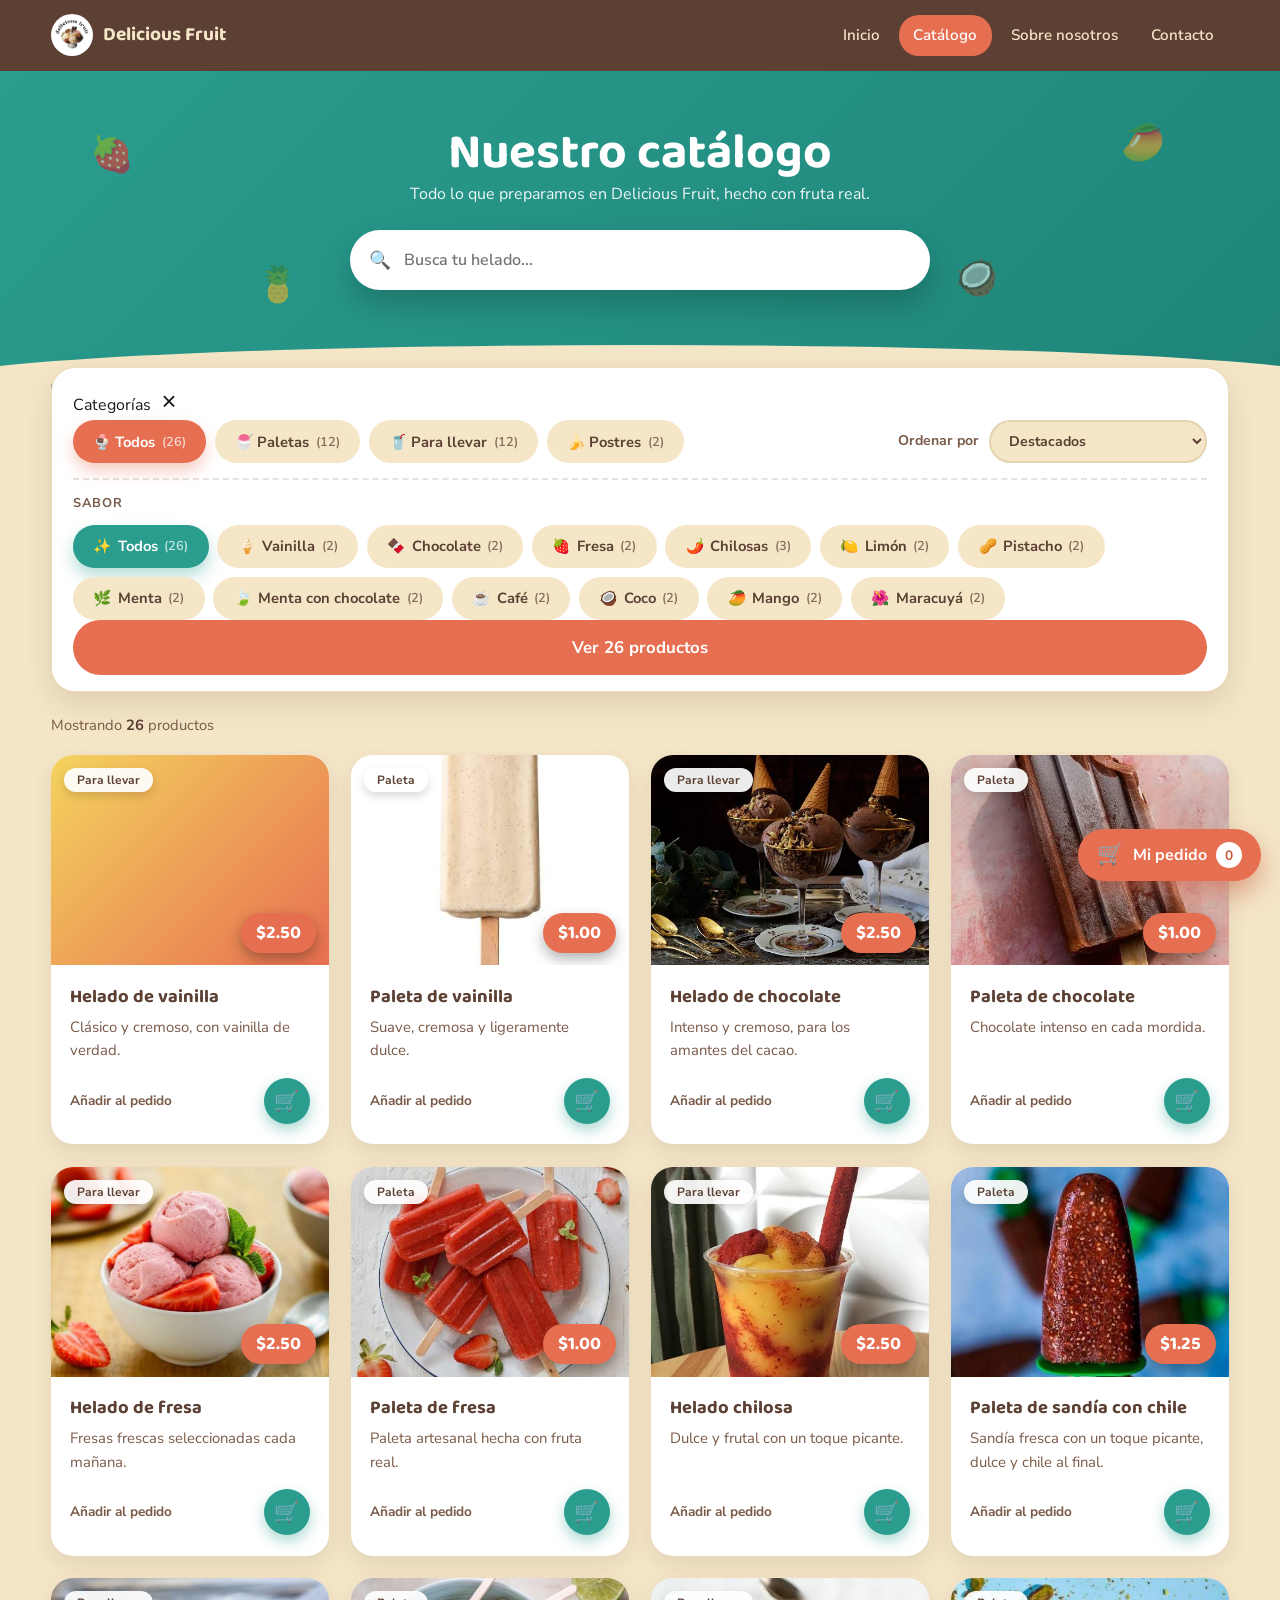
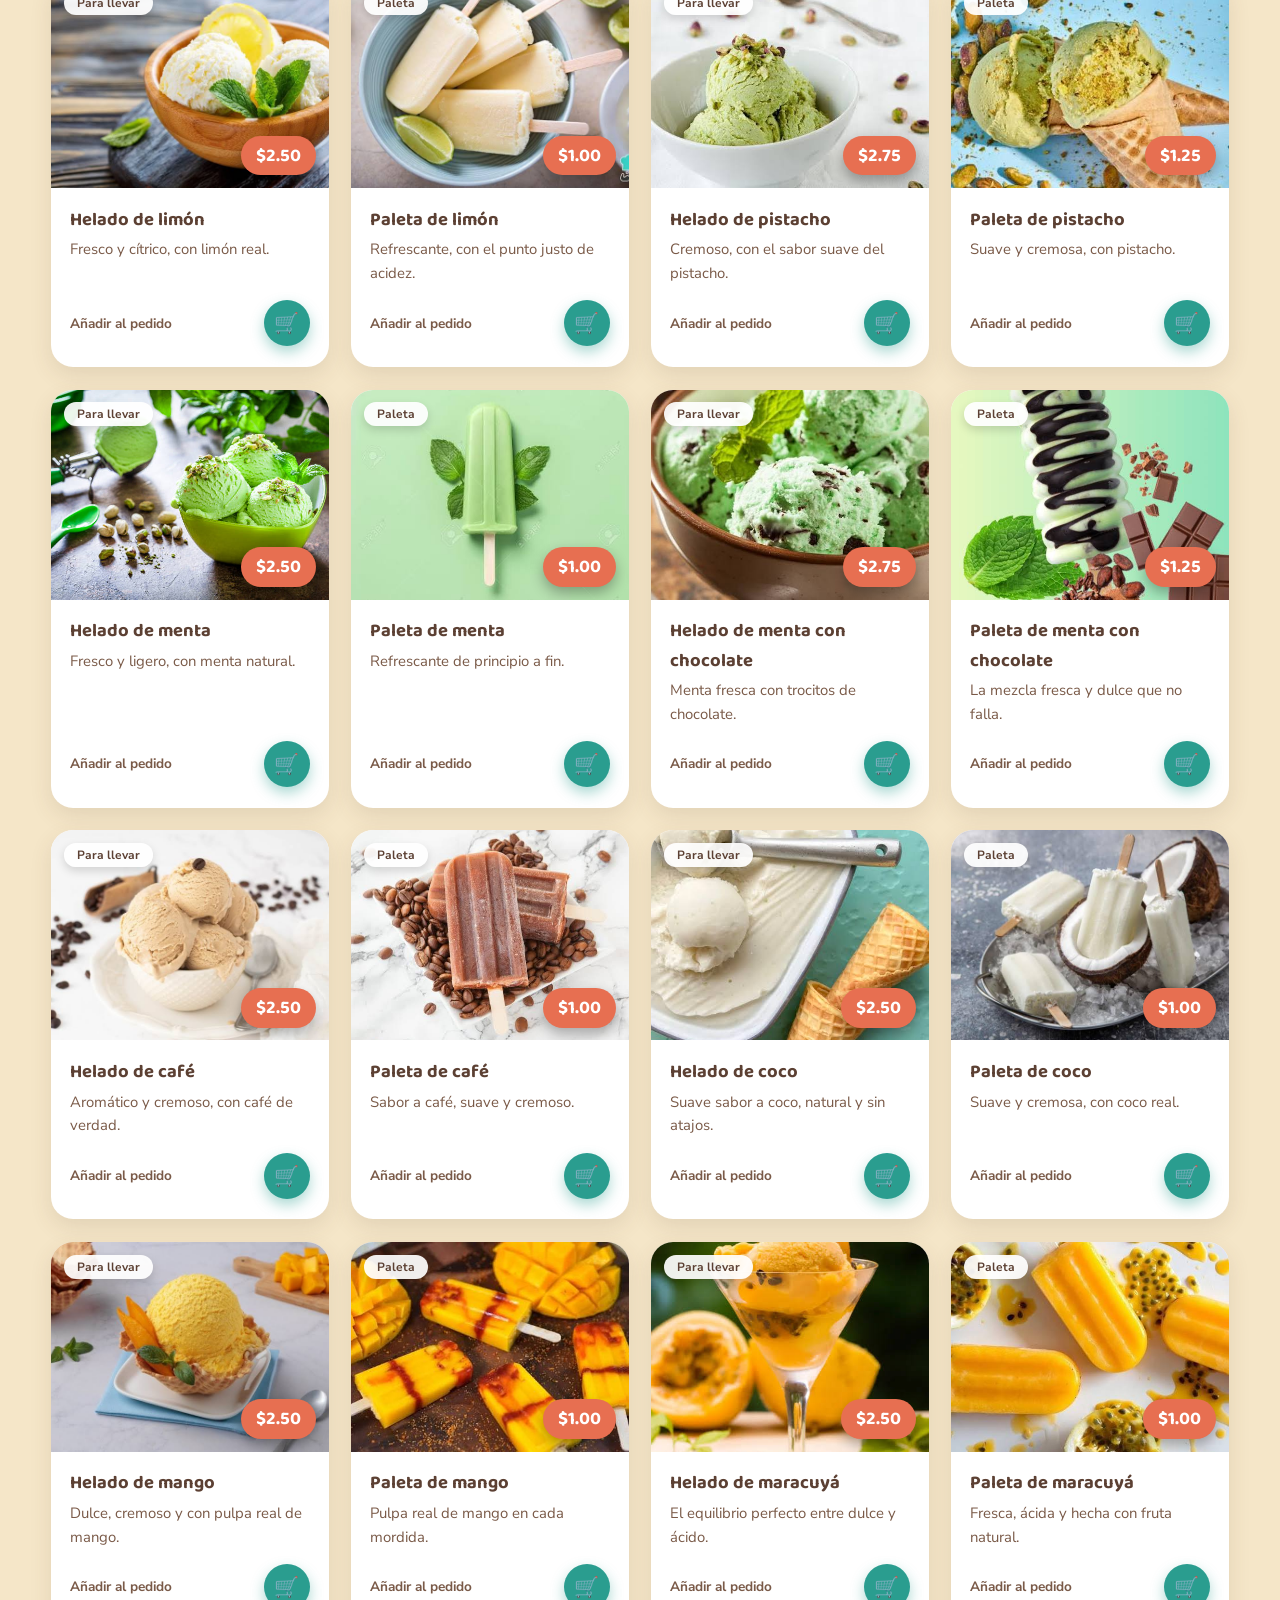
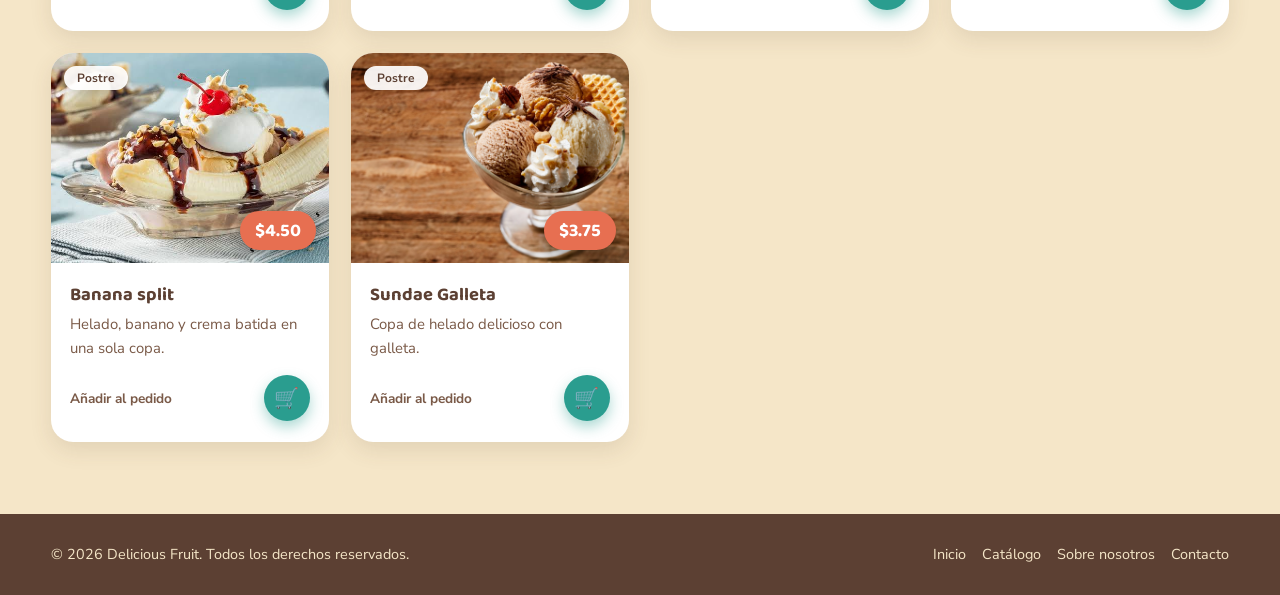
==== commit 9dfb36c5: "Add files via upload" ====
--- a/catalogo.html
+++ b/catalogo.html
@@ -5,7 +5,7 @@
 <meta name="viewport" content="width=device-width, initial-scale=1.0">
 <title>Catálogo | Delicious Fruit</title>
 <meta name="description" content="Catálogo completo de Delicious Fruit: helados, paletas, sundaes y más, hechos con fruta real.">
-<link rel="icon" type="image/png" href="img/logo.jpg">
+<link rel="icon" type="image/png" href="img/logo.png">
 <link rel="preconnect" href="https://fonts.googleapis.com">
 <link rel="preconnect" href="https://fonts.gstatic.com" crossorigin>
 <link href="https://fonts.googleapis.com/css2?family=Baloo+2:wght@500;600;700&family=Nunito+Sans:wght@400;600;700&display=swap" rel="stylesheet">
@@ -34,7 +34,7 @@
     <p>Todo lo que preparamos en Delicious Fruit, hecho con fruta real.</p>
     <div class="buscador">
       <label for="buscar" class="solo-lectores">Buscar helado</label>
-      <input type="search" id="buscar" placeholder="Busca tu helado: vainilla, café, menta..." autocomplete="off">
+      <input type="search" id="buscar" placeholder="Busca tu helado..." autocomplete="off">
       <button type="button" id="limpiar-busqueda" aria-label="Borrar búsqueda" hidden>&times;</button>
     </div>
   </div>
@@ -43,7 +43,11 @@
 <section class="seccion-catalogo">
   <div class="contenedor">
 
-    <div class="filtros">
+    <button type="button" class="tab-categorias" id="tab-categorias" aria-label="Abrir categorías">Categorías</button>
+    <div class="filtros-overlay" id="filtros-overlay"></div>
+
+    <div class="filtros" id="filtros">
+      <div class="filtros-cab"><span>Categorías</span><button type="button" class="cerrar cerrar-filtros" aria-label="Cerrar categorías">&times;</button></div>
       <div class="fila">
         <div class="chips" role="group" aria-label="Tipo de producto">
           <button type="button" class="chip activo" data-tipo="todos">🍨 Todos <span class="cuenta" data-cuenta=".tarjeta"></span></button>
@@ -62,29 +66,30 @@
       </div>
       <div class="fila fila-sabor" id="fila-sabor">
         <span class="fila-titulo">Sabor</span>
-        <div class="chips" role="group" aria-label="Sabor">
-          <button type="button" class="chip chip-sabor activo" data-sabor="todas">✨ Todos <span class="cuenta" data-cuenta=".tarjeta"></span></button>
-          <button type="button" class="chip chip-sabor" data-sabor="vainilla">🍦 Vainilla <span class="cuenta" data-cuenta=".sabor-vainilla"></span></button>
-          <button type="button" class="chip chip-sabor" data-sabor="chocolate">🍫 Chocolate <span class="cuenta" data-cuenta=".sabor-chocolate"></span></button>
-          <button type="button" class="chip chip-sabor" data-sabor="fresa">🍓 Fresa <span class="cuenta" data-cuenta=".sabor-fresa"></span></button>
-          <button type="button" class="chip chip-sabor" data-sabor="chilosa">🌶️ Chilosas <span class="cuenta" data-cuenta=".sabor-chilosa"></span></button>
-          <button type="button" class="chip chip-sabor" data-sabor="limon">🍋 Limón <span class="cuenta" data-cuenta=".sabor-limon"></span></button>
-          <button type="button" class="chip chip-sabor" data-sabor="pistacho">🥜 Pistacho <span class="cuenta" data-cuenta=".sabor-pistacho"></span></button>
-          <button type="button" class="chip chip-sabor" data-sabor="menta">🌿 Menta <span class="cuenta" data-cuenta=".sabor-menta"></span></button>
-          <button type="button" class="chip chip-sabor" data-sabor="menta-chocolate">🍃 Menta con chocolate <span class="cuenta" data-cuenta=".sabor-menta-chocolate"></span></button>
-          <button type="button" class="chip chip-sabor" data-sabor="cafe">☕ Café <span class="cuenta" data-cuenta=".sabor-cafe"></span></button>
-          <button type="button" class="chip chip-sabor" data-sabor="coco">🥥 Coco <span class="cuenta" data-cuenta=".sabor-coco"></span></button>
-          <button type="button" class="chip chip-sabor" data-sabor="mango">🥭 Mango <span class="cuenta" data-cuenta=".sabor-mango"></span></button>
-          <button type="button" class="chip chip-sabor" data-sabor="maracuya">🌺 Maracuyá <span class="cuenta" data-cuenta=".sabor-maracuya"></span></button>
+        <div class="chips" id="chips-sabor" role="group" aria-label="Sabor">
+          <button type="button" class="chip chip-sabor activo" data-sabor="todas"><span class="emo">✨</span><span class="nom">Todos</span> <span class="cuenta" data-cuenta=".tarjeta"></span></button>
+          <button type="button" class="chip chip-sabor" data-sabor="vainilla"><span class="emo">🍦</span><span class="nom">Vainilla</span> <span class="cuenta" data-cuenta=".sabor-vainilla"></span></button>
+          <button type="button" class="chip chip-sabor" data-sabor="chocolate"><span class="emo">🍫</span><span class="nom">Chocolate</span> <span class="cuenta" data-cuenta=".sabor-chocolate"></span></button>
+          <button type="button" class="chip chip-sabor" data-sabor="fresa"><span class="emo">🍓</span><span class="nom">Fresa</span> <span class="cuenta" data-cuenta=".sabor-fresa"></span></button>
+          <button type="button" class="chip chip-sabor" data-sabor="chilosa"><span class="emo">🌶️</span><span class="nom">Chilosas</span> <span class="cuenta" data-cuenta=".sabor-chilosa"></span></button>
+          <button type="button" class="chip chip-sabor" data-sabor="limon"><span class="emo">🍋</span><span class="nom">Limón</span> <span class="cuenta" data-cuenta=".sabor-limon"></span></button>
+          <button type="button" class="chip chip-sabor" data-sabor="pistacho"><span class="emo">🥜</span><span class="nom">Pistacho</span> <span class="cuenta" data-cuenta=".sabor-pistacho"></span></button>
+          <button type="button" class="chip chip-sabor" data-sabor="menta"><span class="emo">🌿</span><span class="nom">Menta</span> <span class="cuenta" data-cuenta=".sabor-menta"></span></button>
+          <button type="button" class="chip chip-sabor" data-sabor="menta-chocolate"><span class="emo">🍃</span><span class="nom">Menta con chocolate</span> <span class="cuenta" data-cuenta=".sabor-menta-chocolate"></span></button>
+          <button type="button" class="chip chip-sabor" data-sabor="cafe"><span class="emo">☕</span><span class="nom">Café</span> <span class="cuenta" data-cuenta=".sabor-cafe"></span></button>
+          <button type="button" class="chip chip-sabor" data-sabor="coco"><span class="emo">🥥</span><span class="nom">Coco</span> <span class="cuenta" data-cuenta=".sabor-coco"></span></button>
+          <button type="button" class="chip chip-sabor" data-sabor="mango"><span class="emo">🥭</span><span class="nom">Mango</span> <span class="cuenta" data-cuenta=".sabor-mango"></span></button>
+          <button type="button" class="chip chip-sabor" data-sabor="maracuya"><span class="emo">🌺</span><span class="nom">Maracuyá</span> <span class="cuenta" data-cuenta=".sabor-maracuya"></span></button>
         </div>
       </div>
+      <button type="button" class="btn btn-grande ver-resultados">Ver resultados</button>
     </div>
 
     <p class="resultados" role="status">Mostrando <strong id="total">0</strong> <span id="plural">productos</span></p>
 
     <div class="grid-catalogo" id="grid">
       <article class="tarjeta cat-para-llevar sabor-vainilla">
-        <div class="tarjeta-imagen"><img src="images/vainilla.jpeg" alt="Helado de vainilla" loading="lazy" onerror="this.style.display='none'"><span class="precio">$2.50</span></div>
+        <div class="tarjeta-imagen"><img src="images/vainilla.jpg" alt="Helado de vainilla" loading="lazy" onerror="this.style.display='none'"><span class="precio">$2.50</span></div>
         <div class="tarjeta-cuerpo"><h3>Helado de vainilla</h3><p>Clásico y cremoso, con vainilla de verdad.</p><div class="tarjeta-pie"><span>Añadir al pedido</span><button type="button" class="agregar" aria-label="Añadir Helado de vainilla al pedido" title="Añadir al pedido">🛒<b class="cant" hidden>0</b></button></div></div>
       </article>
       <article class="tarjeta cat-paletas sabor-vainilla">
@@ -306,6 +311,7 @@
       if (!c.hidden) n++;
     });
     document.getElementById('total').textContent = n;
+    document.querySelector('.ver-resultados').textContent = 'Ver ' + n + (n === 1 ? ' producto' : ' productos');
     document.getElementById('plural').textContent = n === 1 ? 'producto' : 'productos';
     document.getElementById('vacio').hidden = n > 0;
 
@@ -446,5 +452,24 @@
   render();
 })();
 </script>
+
+
+<script>
+  // Categorías en celular: pestaña a la izquierda + panel lateral (el carrito sigue disponible a la derecha)
+  (() => {
+    const filtros = document.getElementById('filtros'), overlay = document.getElementById('filtros-overlay');
+    const movil = () => window.matchMedia && matchMedia('(max-width: 760px)').matches;
+    const abrir = () => { filtros.classList.add('abierto'); overlay.classList.add('ver'); };
+    const cerrar = () => { filtros.classList.remove('abierto'); overlay.classList.remove('ver'); };
+    document.getElementById('tab-categorias').addEventListener('click', abrir);
+    overlay.addEventListener('click', cerrar);
+    document.querySelector('.cerrar-filtros').addEventListener('click', cerrar);
+    document.querySelector('.ver-resultados').addEventListener('click', cerrar);
+    // Al elegir un sabor, el panel se cierra solo y se ven los helados de ese sabor
+    document.querySelectorAll('[data-sabor]').forEach(b => b.addEventListener('click', () => { if (movil()) cerrar(); }));
+    document.addEventListener('keydown', e => { if (e.key === 'Escape') cerrar(); });
+    addEventListener('resize', () => { if (!movil()) cerrar(); });
+  })();
+</script>
 </body>
 </html>
--- a/css/estilo.css
+++ b/css/estilo.css
@@ -1,463 +1,236 @@
-:root {
-  --crema:   #F5E6C8;
-  --cafe:    #5C4033;
-  --cafe-suave: #7A5A48;
-  --coral:   #E76F51;
-  --coral-oscuro: #C85A3D;
-  --teal:    #2A9D8F;
-  --amarillo:#F4D35E;
-  --texto:   #1A1A1A;
-  --blanco:  #FFFFFF;
-}
-
-*, *::before, *::after { box-sizing: border-box; margin: 0; padding: 0; }
-img { max-width: 100%; height: auto; display: block; }
-
-body {
-  font-family: 'Nunito Sans', system-ui, sans-serif;
-  color: var(--texto);
-  line-height: 1.6;
-  background: var(--crema);
-}
-
-h1, h2, h3 { font-family: 'Baloo 2', sans-serif; color: var(--cafe); }
-
-.contenedor { width: 90%; max-width: 1100px; margin: 0 auto; }
-
-/* --- Animaciones --- */
-@keyframes aparecer { from { opacity: 0; transform: translateY(14px) scale(0.97); } to { opacity: 1; transform: none; } }
-@keyframes flotar { 0%, 100% { transform: translateY(0); } 50% { transform: translateY(-10px); } }
-
-/* --- Header --- */
-.cabecera {
-  background: var(--cafe);
-  padding: 0.9rem 0;
-  position: sticky;
-  top: 0;
-  z-index: 100;
-}
-.cabecera-interior { display: flex; align-items: center; justify-content: space-between; flex-wrap: wrap; }
-.logo { display: flex; align-items: center; gap: 0.6rem; text-decoration: none; }
-.logo img { width: 42px; height: 42px; border-radius: 50%; object-fit: cover; transition: transform 0.5s ease; }
-.logo:hover img { transform: rotate(360deg) scale(1.12); }
-.logo span { color: var(--crema); font-family: 'Baloo 2', sans-serif; font-weight: 700; font-size: 1.2rem; }
-
-.nav { display: none; gap: 0.3rem; }
-.nav a {
-  color: var(--crema);
-  text-decoration: none;
-  padding: 0.5rem 0.9rem;
-  border-radius: 20px;
-  font-weight: 600;
-  font-size: 0.95rem;
-  transition: background 0.2s, color 0.2s;
-}
-.nav a:hover, .nav a.activo { background: var(--coral); color: var(--blanco); }
-@media (min-width: 780px) { .nav { display: flex; } }
-
-.toggle-menu-input { display: none; }
-.hamburguesa { display: flex; flex-direction: column; cursor: pointer; padding: 0.4rem; }
-.hamburguesa span { width: 26px; height: 3px; background: var(--crema); border-radius: 2px; margin-bottom: 5px; }
-.hamburguesa span:last-child { margin-bottom: 0; }
-@media (min-width: 780px) { .hamburguesa { display: none; } }
-
-.nav-mobile { display: flex; flex-direction: column; width: 100%; max-height: 0; overflow: hidden; transition: max-height 0.3s ease; }
-.nav-mobile a { color: var(--crema); text-decoration: none; padding: 0.6rem 0.5rem; font-weight: 600; }
-.nav-mobile a.activo { color: var(--amarillo); }
-.toggle-menu-input:checked ~ .nav-mobile { max-height: 240px; margin-top: 0.6rem; }
-@media (min-width: 780px) { .nav-mobile { display: none; } }
-
-/* --- Hero --- */
-.hero { padding: clamp(2.5rem, 7vw, 4.5rem) 0; }
-.hero-grid { display: flex; flex-wrap: wrap; gap: 2rem; align-items: center; }
-.hero-grid > div:first-child { flex: 1 1 320px; }
-.hero-imagen {
-  flex: 1 1 280px;
-  overflow: hidden;
-  border-radius: 50%;
-  max-width: 380px;
-  margin: 0 auto;
-  animation: flotar 4s ease-in-out infinite;
-}
-.hero-imagen:hover { animation-play-state: paused; }
-.hero-imagen img {
-  border-radius: 50%;
-  aspect-ratio: 1 / 1;
-  object-fit: cover;
-  max-width: 380px;
-  margin: 0 auto;
-  box-shadow: 0 20px 35px rgba(92,64,51,0.25);
-  transition: transform 0.4s ease, box-shadow 0.4s ease;
-  cursor: pointer;
-}
-.hero-imagen:hover img {
-  transform: translateY(-8px) scale(1.06) rotate(2deg);
-  box-shadow: 0 25px 40px rgba(92, 64, 51, 0.35);
-}
-
-.hero h1 { font-size: clamp(1.9rem, 4vw, 2.8rem); line-height: 1.2; margin-bottom: 1rem; }
-.hero p { max-width: 480px; margin-bottom: 1.6rem; color: var(--cafe-suave); }
-
-.btn {
-  display: inline-block;
-  background: var(--coral);
-  color: var(--blanco);
-  text-decoration: none;
-  font-weight: 700;
-  padding: 0.85rem 1.8rem;
-  border-radius: 30px;
-  transition: background 0.2s, transform 0.2s;
-}
-.btn:hover { background: var(--coral-oscuro); transform: translateY(-2px); }
-.btn-secundario {
-  background: transparent;
-  border: 2px solid var(--amarillo);
-  color: var(--blanco);
-}
-.btn-secundario:hover { background: var(--amarillo); color: var(--cafe); }
-.btn-catalogo-completo { margin-top: 2rem; }
-
-/* --- Secciones generales --- */
-.seccion { padding: clamp(2.5rem, 6vw, 4rem) 0; text-align: center; }
-.seccion h2 { font-size: clamp(1.6rem, 3vw, 2.1rem); margin-bottom: 0.5rem; }
-.intro { color: var(--cafe-suave); margin-bottom: 2rem; }
-
-/* --- Tarjetas de productos (inicio) --- */
-.grid-productos { display: flex; flex-wrap: wrap; gap: 1.5rem; text-align: left; }
-.tarjeta-producto {
-  flex: 1 1 260px;
-  background: var(--blanco);
-  border-radius: 18px;
-  overflow: hidden;
-  box-shadow: 0 8px 22px rgba(92,64,51,0.12);
-  transition: transform 0.35s cubic-bezier(0.25, 0.8, 0.25, 1), box-shadow 0.35s ease;
-  cursor: pointer;
-}
-.tarjeta-producto:hover {
-  transform: translateY(-10px) scale(1.02);
-  box-shadow: 0 18px 32px rgba(92,64,51,0.22);
-}
-.tarjeta-producto-imagen { overflow: hidden; height: 190px; position: relative; }
-.tarjeta-producto img {
-  width: 100%;
-  height: 100%;
-  object-fit: cover;
-  transition: transform 0.4s ease, filter 0.4s ease;
-}
-.tarjeta-producto:hover img { transform: scale(1.1); filter: brightness(1.05); }
-.tarjeta-producto h3 { padding: 1rem 1rem 0.2rem; font-size: 1.15rem; transition: color 0.3s; }
-.tarjeta-producto:hover h3 { color: var(--coral); }
-.tarjeta-producto p { padding: 0 1rem 1.2rem; color: var(--cafe-suave); font-size: 0.95rem; }
-
-/* --- Sobre nosotros --- */
-.seccion-nosotros { background: var(--teal); color: var(--blanco); padding: clamp(2.5rem, 6vw, 4rem) 0; }
-.seccion-nosotros h2 { color: var(--blanco); }
-.seccion-nosotros p { margin-bottom: 1rem; max-width: 480px; }
-.sobre-grid { display: flex; flex-wrap: wrap; gap: 2rem; align-items: center; text-align: left; }
-.sobre-grid > div:first-child { flex: 1 1 380px; }
-.nosotros-imagen {
-  flex: 1 1 320px;
-  border-radius: 20px;
-  overflow: hidden;
-  box-shadow: 0 15px 30px rgba(0,0,0,0.25);
-  cursor: pointer;
-}
-.nosotros-imagen img {
-  width: 100%;
-  height: 320px;
-  object-fit: cover;
-  transition: transform 0.4s ease;
-}
-.nosotros-imagen:hover img { transform: scale(1.08) rotate(1deg); }
-
-/* --- Contacto --- */
-.form {
-  background: var(--blanco);
-  border-radius: 18px;
-  padding: 2rem;
-  max-width: 640px;
-  margin: 0 auto;
-  text-align: left;
-  display: flex;
-  flex-direction: column;
-  gap: 1.1rem;
-  box-shadow: 0 10px 30px rgba(92,64,51,0.12);
-}
-.fila-campos { display: flex; flex-wrap: wrap; gap: 1.1rem; }
-.fila-campos .campo { flex: 1 1 220px; }
-
-.campo { display: flex; flex-direction: column; gap: 0.4rem; }
-.campo label { font-weight: 700; color: var(--cafe); font-size: 0.92rem; }
-.req { color: var(--coral); }
-.campo input, .campo select, .campo textarea {
-  padding: 0.75rem 0.9rem;
-  border: 1px solid #e3d3ae;
-  border-radius: 10px;
-  background: var(--crema);
-  font-family: inherit;
-  font-size: 0.95rem;
-  color: var(--texto);
-}
-.campo input:focus, .campo select:focus, .campo textarea:focus { outline: 2px solid var(--teal); }
-
-.btn-form {
-  align-self: stretch;
-  background: var(--coral);
-  color: var(--blanco);
-  border: none;
-  padding: 0.9rem;
-  border-radius: 30px;
-  font-weight: 700;
-  font-size: 1rem;
-  font-family: inherit;
-  cursor: pointer;
-  transition: background 0.2s;
-}
-.btn-form:hover { background: var(--coral-oscuro); }
-
-/* --- Catálogo (barra lateral + cuadrícula, como la referencia) --- */
-.seccion-catalogo { padding: clamp(2rem, 5vw, 3rem) 0 clamp(3rem, 6vw, 4rem); }
-
-.filtro-input { position: absolute; opacity: 0; width: 0; height: 0; pointer-events: none; }
-
-.catalogo-layout {
-  display: grid;
-  grid-template-columns: 270px 1fr;
-  grid-template-areas: "panel barra" "panel grid";
-  column-gap: 1.5rem;
-  row-gap: 0.9rem;
-  align-items: start;
-}
-
-/* Barra superior: "Mostrando N productos" */
-.barra-resultados {
-  grid-area: barra;
-  font-size: 0.9rem;
-  color: var(--cafe-suave);
-  padding-bottom: 0.7rem;
-  border-bottom: 1px solid rgba(92,64,51,0.18);
-}
-.barra-resultados strong { color: var(--cafe); }
-
-/* Panel de filtros */
-.panel-filtros {
-  grid-area: panel;
-  align-self: start;
-  position: sticky;
-  top: 86px;
-  background: var(--blanco);
-  border: 1px solid #e4d6b4;
-  border-radius: 6px;
-  overflow: hidden;
-  box-shadow: 0 6px 18px rgba(92,64,51,0.08);
-}
-.filtros-cabecera {
-  padding: 0.85rem 1.1rem;
-  font-family: 'Baloo 2', sans-serif;
-  font-weight: 700;
-  color: var(--cafe);
-  border-bottom: 1px solid #e4d6b4;
-  background: linear-gradient(180deg, #fff, #fffaf0);
-}
-.filtros-grupo { border-bottom: 1px solid #e4d6b4; }
-.filtros-grupo:last-child { border-bottom: none; }
-
-.filtros-grupo > summary {
-  list-style: none;
-  display: flex; align-items: center; justify-content: space-between;
-  padding: 0.9rem 1.1rem;
-  font-size: 0.74rem; font-weight: 700; letter-spacing: 0.04em;
-  text-transform: uppercase;
-  color: var(--cafe);
-  cursor: pointer;
-  user-select: none;
-  transition: background 0.2s;
-}
-.filtros-grupo > summary::-webkit-details-marker { display: none; }
-.filtros-grupo > summary:hover { background: #fff7e4; }
-.filtros-grupo > summary::after {
-  content: ""; width: 8px; height: 8px;
-  border-right: 2px solid var(--teal); border-bottom: 2px solid var(--teal);
-  transform: rotate(-135deg) translate(-2px, -2px);
-  transition: transform 0.3s ease;
-}
-.filtros-grupo:not([open]) > summary::after { transform: rotate(45deg); }
-
-/* Lista de opciones con la barra de acento a la derecha */
-.filtros-lista {
-  display: flex; flex-direction: column; gap: 0.15rem;
-  margin: 0 0.9rem 1rem 1.1rem;
-  padding-right: 0.7rem;
-  border-right: 3px solid var(--teal);
-  max-height: 210px; overflow-y: auto;
-}
-.opcion {
-  display: flex; align-items: center; gap: 0.65rem;
-  padding: 0.45rem 0.4rem;
-  border-radius: 6px;
-  font-size: 0.86rem; color: var(--texto);
-  cursor: pointer;
-  transition: background 0.2s, transform 0.2s, color 0.2s;
-}
-.opcion::before {
-  content: ""; flex: 0 0 16px; height: 16px;
-  border: 1.5px solid #9d8b78; border-radius: 3px; background: var(--blanco);
-  transition: background 0.2s, border-color 0.2s, box-shadow 0.2s;
-}
-.opcion:hover { background: #fff3d6; transform: translateX(4px); color: var(--cafe); }
-.opcion:hover::before { border-color: var(--coral); }
-.opcion .cuenta { color: var(--cafe-suave); font-size: 0.8rem; margin-left: auto; }
-
-/* Estado activo */
-#filtro-todos:checked ~ .panel-filtros [for="filtro-todos"],
-#filtro-paletas:checked ~ .panel-filtros [for="filtro-paletas"],
-#filtro-para-llevar:checked ~ .panel-filtros [for="filtro-para-llevar"],
-#sabor-todas:checked ~ .panel-filtros [for="sabor-todas"],
-#sabor-dulces:checked ~ .panel-filtros [for="sabor-dulces"],
-#sabor-acidas:checked ~ .panel-filtros [for="sabor-acidas"],
-#sabor-chilosas:checked ~ .panel-filtros [for="sabor-chilosas"],
-#sabor-agridulces:checked ~ .panel-filtros [for="sabor-agridulces"] {
-  font-weight: 700; color: var(--cafe); background: rgba(42,157,143,0.10);
-}
-#filtro-todos:checked ~ .panel-filtros [for="filtro-todos"]::before,
-#filtro-paletas:checked ~ .panel-filtros [for="filtro-paletas"]::before,
-#filtro-para-llevar:checked ~ .panel-filtros [for="filtro-para-llevar"]::before,
-#sabor-todas:checked ~ .panel-filtros [for="sabor-todas"]::before,
-#sabor-dulces:checked ~ .panel-filtros [for="sabor-dulces"]::before,
-#sabor-acidas:checked ~ .panel-filtros [for="sabor-acidas"]::before,
-#sabor-chilosas:checked ~ .panel-filtros [for="sabor-chilosas"]::before,
-#sabor-agridulces:checked ~ .panel-filtros [for="sabor-agridulces"]::before {
-  background: var(--teal) url("data:image/svg+xml,%3Csvg xmlns='http://www.w3.org/2000/svg' viewBox='0 0 16 16'%3E%3Cpath d='M3.5 8.5l3 3 6-6.5' fill='none' stroke='white' stroke-width='2.2' stroke-linecap='round' stroke-linejoin='round'/%3E%3C/svg%3E") center/12px no-repeat;
-  border-color: var(--teal);
-  box-shadow: 0 0 0 3px rgba(42,157,143,0.22);
-}
-
-/* Los sabores solo aparecen al elegir Paletas */
-.sabores-contenedor { display: none; }
-#filtro-paletas:checked ~ .panel-filtros .sabores-contenedor { display: block; animation: aparecer 0.4s ease; }
-
-/* Filtros combinados */
-.grid-catalogo {
-  grid-area: grid;
-  display: grid;
-  grid-template-columns: repeat(auto-fill, minmax(210px, 1fr));
-  gap: 1.1rem;
-}
-
-#filtro-paletas:checked ~ .grid-catalogo .tarjeta:not(.cat-paletas) { display: none; }
-#filtro-para-llevar:checked ~ .grid-catalogo .tarjeta:not(.cat-para-llevar) { display: none; }
-
-#filtro-paletas:checked ~ #sabor-dulces:checked ~ .grid-catalogo .tarjeta.cat-paletas:not(.sabor-dulce) { display: none; }
-#filtro-paletas:checked ~ #sabor-acidas:checked ~ .grid-catalogo .tarjeta.cat-paletas:not(.sabor-acida) { display: none; }
-#filtro-paletas:checked ~ #sabor-chilosas:checked ~ .grid-catalogo .tarjeta.cat-paletas:not(.sabor-chilosa) { display: none; }
-#filtro-paletas:checked ~ #sabor-agridulces:checked ~ .grid-catalogo .tarjeta.cat-paletas:not(.sabor-agridulce) { display: none; }
-
-/* Tarjetas del catálogo */
-.tarjeta {
-  background: var(--blanco);
-  border: 1px solid #e4d6b4;
-  border-radius: 10px;
-  overflow: hidden;
-  box-shadow: 0 4px 12px rgba(92,64,51,0.07);
-  transition: transform 0.35s cubic-bezier(0.25, 0.8, 0.25, 1), box-shadow 0.35s ease, border-color 0.3s;
-  cursor: pointer;
-  animation: aparecer 0.45s ease backwards;
-}
-.tarjeta:hover {
-  transform: translateY(-10px) scale(1.02);
-  box-shadow: 0 18px 32px rgba(92,64,51,0.22);
-  border-color: var(--coral);
-}
-.tarjeta-imagen {
-  position: relative;
-  width: 100%;
-  height: 190px;
-  background: var(--blanco);
-  border-bottom: 3px solid var(--amarillo);
-  overflow: hidden;
-}
-.tarjeta-imagen img {
-  width: 100%; height: 100%; object-fit: cover;
-  transition: transform 0.4s ease, filter 0.4s ease;
-}
-.tarjeta:hover .tarjeta-imagen img { transform: scale(1.1); filter: brightness(1.05); }
-.tarjeta h3 { padding: 1rem 1rem 0.2rem; font-size: 1.1rem; transition: color 0.3s; }
-.tarjeta:hover h3 { color: var(--coral); }
-.tarjeta p { padding: 0 1rem 1.2rem; color: var(--cafe-suave); font-size: 0.92rem; }
-
-/* Destello que cruza la imagen al pasar el cursor */
-.tarjeta-imagen::after, .tarjeta-producto-imagen::after {
-  content: ""; position: absolute; inset: 0; pointer-events: none;
-  background: linear-gradient(115deg, transparent 30%, rgba(255,255,255,0.55) 50%, transparent 70%);
-  transform: translateX(-120%); transition: transform 0.7s ease;
-}
-.tarjeta:hover .tarjeta-imagen::after,
-.tarjeta-producto:hover .tarjeta-producto-imagen::after { transform: translateX(120%); }
-
-/* Botón lateral y panel: móvil */
-.btn-sidebar-toggle, .sidebar-overlay, .panel-filtros-header { display: none; }
-
-@media (max-width: 779px) {
-  .catalogo-layout { display: block; }
-  .barra-resultados { margin-bottom: 1rem; }
-
-  .btn-sidebar-toggle {
-    display: flex;
-    position: fixed; left: 0; top: 50%;
-    transform: translateY(-50%);
-    background: var(--coral); color: var(--blanco);
-    padding: 0.9rem 0.6rem;
-    border-radius: 0 25px 25px 0;
-    font-family: 'Baloo 2', sans-serif; font-weight: 700; font-size: 0.95rem;
-    writing-mode: vertical-rl;
-    box-shadow: 4px 0 15px rgba(0,0,0,0.2);
-    cursor: pointer; z-index: 99;
-    transition: background 0.2s, padding 0.2s;
-  }
-  .btn-sidebar-toggle:hover { background: var(--coral-oscuro); padding-left: 0.9rem; }
-
-  .sidebar-overlay {
-    display: block; position: fixed; inset: 0;
-    background: rgba(0,0,0,0.4); backdrop-filter: blur(2px);
-    opacity: 0; pointer-events: none;
-    transition: opacity 0.3s; z-index: 100;
-  }
-  #toggle-sidebar:checked ~ .sidebar-overlay { opacity: 1; pointer-events: auto; }
-
-  .panel-filtros {
-    position: fixed; top: 0; left: -320px;
-    width: 285px; height: 100dvh;
-    border-radius: 0 12px 12px 0; border: none;
-    overflow-y: auto; z-index: 101;
-    transition: left 0.3s ease-in-out;
-    box-shadow: none;
-  }
-  #toggle-sidebar:checked ~ .panel-filtros { left: 0; box-shadow: 5px 0 25px rgba(0,0,0,0.25); }
-  #toggle-sidebar:checked ~ .btn-sidebar-toggle { opacity: 0; pointer-events: none; }
-
-  .filtros-cabecera { display: none; }
-  .panel-filtros-header {
-    display: flex; justify-content: space-between; align-items: center;
-    padding: 0.85rem 1.1rem;
-    border-bottom: 1px solid #e4d6b4;
-    font-family: 'Baloo 2', sans-serif; font-weight: 700; font-size: 1.15rem; color: var(--cafe);
-    position: sticky; top: 0; background: var(--blanco); z-index: 1;
-  }
-  .btn-cerrar-panel { font-size: 1.8rem; line-height: 1; cursor: pointer; color: var(--cafe); }
-  .filtros-lista { max-height: none; }
-}
-
-/* --- Título de página --- */
-.titulo-pagina { text-align: center; padding: clamp(2.5rem, 6vw, 3.5rem) 0 1rem; }
-.titulo-pagina h1 { font-size: clamp(1.9rem, 4vw, 2.6rem); margin-bottom: 0.5rem; }
-.titulo-pagina p { color: var(--cafe-suave); }
-
-/* --- Footer --- */
-.pie { background: var(--cafe); color: var(--crema); padding: 1.8rem 0; }
-.pie-interior { display: flex; flex-direction: column; gap: 1rem; text-align: center; font-size: 0.9rem; }
-@media (min-width: 700px) { .pie-interior { flex-direction: row; justify-content: space-between; } }
-.pie-enlaces { display: flex; gap: 1rem; flex-wrap: wrap; justify-content: center; }
-.pie-enlaces a { color: var(--crema); text-decoration: none; }
-.pie-enlaces a:hover { color: var(--amarillo); }
-
-@media (prefers-reduced-motion: reduce) { * { animation: none !important; transition: none !important; } }+:root{--crema:#F5E6C8;--cafe:#5C4033;--cafe-suave:#7A5A48;--coral:#E76F51;--coral-oscuro:#C85A3D;--teal:#2A9D8F;--teal-oscuro:#1F8579;--amarillo:#F4D35E;--texto:#1A1A1A;--blanco:#FFF}
+*,*::before,*::after{box-sizing:border-box;margin:0;padding:0}
+img{max-width:100%;height:auto;display:block}
+body{font-family:'Nunito Sans',system-ui,sans-serif;color:var(--texto);line-height:1.6;background:var(--crema);overflow-x:hidden}
+h1,h2,h3{font-family:'Baloo 2',sans-serif;color:var(--cafe)}
+.contenedor{width:92%;max-width:1280px;margin:0 auto}
+.solo-lectores{position:absolute;width:1px;height:1px;overflow:hidden;clip:rect(0 0 0 0)}
+@keyframes aparecer{from{opacity:0;transform:translateY(14px) scale(.97)}to{opacity:1;transform:none}}
+@keyframes flotar{0%,100%{transform:translateY(0) rotate(0)}50%{transform:translateY(-12px) rotate(8deg)}}
+
+/* Header */
+.cabecera{background:var(--cafe);padding:.9rem 0;position:sticky;top:0;z-index:100}
+.cabecera-interior{display:flex;align-items:center;justify-content:space-between;flex-wrap:wrap}
+.logo{display:flex;align-items:center;gap:.6rem;text-decoration:none}
+.logo img{width:42px;height:42px;border-radius:50%;object-fit:cover;transition:transform .5s}
+.logo:hover img{transform:rotate(360deg) scale(1.12)}
+.logo span{color:var(--crema);font-family:'Baloo 2',sans-serif;font-weight:700;font-size:1.2rem}
+.nav{display:none;gap:.3rem}
+.nav a{color:var(--crema);text-decoration:none;padding:.5rem .9rem;border-radius:20px;font-weight:600;font-size:.95rem;transition:background .2s,color .2s}
+.nav a:hover,.nav a.activo{background:var(--coral);color:var(--blanco)}
+.toggle-menu-input{display:none}
+.hamburguesa{display:flex;flex-direction:column;cursor:pointer;padding:.4rem}
+.hamburguesa span{width:26px;height:3px;background:var(--crema);border-radius:2px;margin-bottom:5px}
+.hamburguesa span:last-child{margin-bottom:0}
+.nav-mobile{display:flex;flex-direction:column;width:100%;max-height:0;overflow:hidden;transition:max-height .3s}
+.nav-mobile a{color:var(--crema);text-decoration:none;padding:.6rem .5rem;font-weight:600}
+.nav-mobile a.activo{color:var(--amarillo)}
+.toggle-menu-input:checked~.nav-mobile{max-height:240px;margin-top:.6rem}
+@media(min-width:780px){.nav{display:flex}.hamburguesa,.nav-mobile{display:none}}
+
+.btn{display:inline-block;border:none;background:var(--coral);color:var(--blanco);text-decoration:none;font:700 1rem 'Nunito Sans',sans-serif;padding:.8rem 1.7rem;border-radius:30px;cursor:pointer;transition:background .2s,transform .2s}
+.btn:hover{background:var(--coral-oscuro);transform:translateY(-2px)}
+
+/* Banner con buscador */
+.cat-hero{position:relative;overflow:hidden;text-align:center;color:var(--blanco);background:linear-gradient(135deg,var(--teal),var(--teal-oscuro));padding:clamp(2.2rem,5vw,3.4rem) 0 clamp(4.6rem,9vw,5.6rem)}
+.cat-hero h1{color:var(--blanco);font-size:clamp(2rem,4.6vw,3.1rem);line-height:1.15}
+.cat-hero p{opacity:.92}
+.cat-hero::after{content:"";position:absolute;left:-5%;right:-5%;bottom:-1px;height:36px;background:var(--crema);border-radius:50% 50% 0 0/100% 100% 0 0}
+.cat-hero .contenedor{position:relative;z-index:1}
+.fr{position:absolute;font-size:2.2rem;opacity:.55;animation:flotar 5s ease-in-out infinite;pointer-events:none}
+.fr1{left:7%;top:18%}.fr2{right:9%;top:14%;animation-delay:1s}.fr3{left:20%;bottom:22%;animation-delay:2s}.fr4{right:22%;bottom:24%;animation-delay:3s}
+.buscador{position:relative;max-width:580px;margin:1.4rem auto 0}
+.buscador::before{content:"🔍";position:absolute;left:1.2rem;top:50%;transform:translateY(-50%);font-size:1.1rem;pointer-events:none}
+.buscador input{width:100%;padding:1rem 3rem 1rem 3.2rem;border:3px solid transparent;border-radius:40px;font:600 1rem 'Nunito Sans',sans-serif;color:var(--texto);background:var(--blanco);box-shadow:0 14px 30px rgba(0,0,0,.2);transition:border-color .2s,transform .2s}
+.buscador input:focus{outline:none;border-color:var(--amarillo);transform:translateY(-2px)}
+.buscador button{position:absolute;right:.9rem;top:50%;transform:translateY(-50%);width:30px;height:30px;border-radius:50%;border:none;background:var(--crema);color:var(--cafe);font-size:1.3rem;line-height:1;cursor:pointer}
+.buscador button:hover{background:var(--coral);color:var(--blanco)}
+.buscador button[hidden]{display:none}
+
+/* Filtros (arriba) */
+.seccion-catalogo{padding:0 0 clamp(3rem,6vw,4.5rem)}
+.filtros{position:relative;z-index:50;margin:-2.4rem 0 1.4rem;background:var(--blanco);border:1px solid #ecdcb8;border-radius:24px;padding:1rem 1.3rem;box-shadow:0 12px 30px rgba(92,64,51,.15)}
+.fila{display:flex;align-items:center;gap:.8rem 1rem;flex-wrap:wrap}
+.fila[hidden]{display:none}
+.fila-sabor{margin-top:.9rem;padding-top:.9rem;border-top:2px dashed rgba(92,64,51,.15);align-items:flex-start}
+.fila-titulo{font:700 .8rem 'Nunito Sans',sans-serif;letter-spacing:.05em;text-transform:uppercase;color:var(--cafe-suave)}
+.chips{display:flex;flex-wrap:wrap;gap:.55rem}
+.chip{display:inline-flex;align-items:center;gap:.4rem;padding:.6rem 1.15rem;border:2px solid transparent;border-radius:999px;background:var(--crema);color:var(--cafe);font:700 .92rem 'Nunito Sans',sans-serif;cursor:pointer;transition:transform .25s,background .25s,color .25s,box-shadow .25s,border-color .25s}
+.chip:hover{transform:translateY(-3px);border-color:var(--coral);box-shadow:0 6px 14px rgba(92,64,51,.15)}
+.chip .cuenta{font-weight:600;font-size:.8rem;opacity:.75}
+.chip.activo{background:var(--coral);color:var(--blanco);box-shadow:0 8px 16px rgba(231,111,81,.35)}
+.chip-sabor.activo{background:var(--teal);box-shadow:0 8px 16px rgba(42,157,143,.35)}
+.orden{margin-left:auto;display:flex;align-items:center;gap:.6rem;font-weight:700;font-size:.88rem;color:var(--cafe-suave)}
+.orden select{padding:.55rem 2rem .55rem .9rem;border:2px solid #e3d3ae;border-radius:999px;background:var(--crema);color:var(--cafe);font:700 .88rem 'Nunito Sans',sans-serif;cursor:pointer}
+.orden select:focus{outline:none;border-color:var(--teal)}
+.resultados{font-size:.92rem;color:var(--cafe-suave);margin-bottom:1.1rem}
+.resultados strong{color:var(--cafe)}
+
+/* Cuadrícula y tarjetas */
+.grid-catalogo{display:grid;grid-template-columns:repeat(auto-fill,minmax(270px,1fr));gap:1.4rem}
+.tarjeta{display:flex;flex-direction:column;background:var(--blanco);border-radius:22px;overflow:hidden;box-shadow:0 8px 22px rgba(92,64,51,.12);transition:transform .35s cubic-bezier(.25,.8,.25,1),box-shadow .35s;animation:aparecer .45s ease backwards}
+.tarjeta[hidden]{display:none}
+.tarjeta:hover{transform:translateY(-10px) scale(1.02);box-shadow:0 20px 38px rgba(92,64,51,.25)}
+.tarjeta-imagen{position:relative;height:210px;overflow:hidden;background:linear-gradient(135deg,var(--amarillo),var(--coral))}
+.tarjeta-imagen img{width:100%;height:100%;object-fit:cover;transition:transform .5s,filter .5s}
+.tarjeta:hover .tarjeta-imagen img{transform:scale(1.12);filter:brightness(1.05)}
+.tarjeta-imagen::after{content:"";position:absolute;inset:0;pointer-events:none;background:linear-gradient(115deg,transparent 30%,rgba(255,255,255,.55) 50%,transparent 70%);transform:translateX(-120%);transition:transform .7s}
+.tarjeta:hover .tarjeta-imagen::after{transform:translateX(120%)}
+.tarjeta-imagen::before{content:"Postre";position:absolute;z-index:2;top:.8rem;left:.8rem;padding:.25rem .8rem;border-radius:20px;background:rgba(255,255,255,.92);color:var(--cafe);font:700 .75rem 'Nunito Sans',sans-serif;box-shadow:0 4px 10px rgba(0,0,0,.15)}
+.cat-paletas .tarjeta-imagen::before{content:"Paleta"}
+.cat-para-llevar .tarjeta-imagen::before{content:"Para llevar"}
+.precio{position:absolute;z-index:2;right:.8rem;bottom:.8rem;padding:.3rem .95rem;border-radius:20px;background:var(--coral);color:var(--blanco);font:700 1.15rem 'Baloo 2',sans-serif;box-shadow:0 6px 14px rgba(0,0,0,.3);transition:transform .3s,background .3s}
+.tarjeta:hover .precio{transform:scale(1.12) rotate(-3deg);background:var(--teal)}
+.tarjeta-cuerpo{display:flex;flex-direction:column;flex:1;padding:1.1rem 1.2rem 1.3rem}
+.tarjeta h3{font-size:1.15rem;transition:color .3s}
+.tarjeta:hover h3{color:var(--coral)}
+.tarjeta p{color:var(--cafe-suave);font-size:.93rem;margin:.2rem 0 .9rem}
+
+/* Sin resultados */
+.vacio{text-align:center;padding:3rem 1rem;background:var(--blanco);border-radius:24px;box-shadow:0 8px 22px rgba(92,64,51,.1)}
+.vacio[hidden]{display:none}
+.vacio-ico{font-size:3.5rem;animation:flotar 4s ease-in-out infinite}
+.vacio p{color:var(--cafe-suave);margin:.3rem 0 1.2rem}
+
+/* Footer */
+.pie{background:var(--cafe);color:var(--crema);padding:1.8rem 0}
+.pie-interior{display:flex;flex-direction:column;gap:1rem;text-align:center;font-size:.9rem}
+.pie-enlaces{display:flex;gap:1rem;flex-wrap:wrap;justify-content:center}
+.pie-enlaces a{color:var(--crema);text-decoration:none;transition:color .2s}
+.pie-enlaces a:hover{color:var(--amarillo)}
+@media(min-width:700px){.pie-interior{flex-direction:row;justify-content:space-between}}
+
+/* Responsive */
+@media(max-width:760px){
+  .filtros{position:static;margin-top:-2.2rem;padding:.9rem 1rem;border-radius:20px}
+  .chips{flex-wrap:nowrap;overflow-x:auto;width:100%;padding:.2rem .1rem .5rem;scroll-snap-type:x proximity;scrollbar-width:none}
+  .chips::-webkit-scrollbar{display:none}
+  .chip{flex:0 0 auto;scroll-snap-align:start}
+  .orden{margin-left:0;width:100%;justify-content:space-between}
+  .orden select{flex:1;max-width:220px}
+  .fila-sabor{gap:.3rem}
+  .fr3,.fr4{display:none}
+}
+@media(max-width:560px){
+  .grid-catalogo{grid-template-columns:repeat(2,1fr);gap:.9rem}
+  .tarjeta{border-radius:18px}
+  .tarjeta-imagen{height:140px}
+  .tarjeta-imagen::before{top:.5rem;left:.5rem;font-size:.66rem;padding:.2rem .6rem}
+  .precio{right:.5rem;bottom:.5rem;font-size:1rem;padding:.2rem .7rem}
+  .tarjeta-cuerpo{padding:.8rem .85rem 1rem}
+  .tarjeta h3{font-size:1rem}
+  .tarjeta p{font-size:.8rem;margin-bottom:.6rem}
+}
+/* ===== Carrito ===== */
+[hidden]{display:none!important}
+body:has(dialog[open]){overflow:hidden}
+@keyframes pop{0%{transform:scale(1)}40%{transform:scale(1.35) rotate(-12deg)}100%{transform:scale(1)}}
+@keyframes pulso{0%{transform:scale(1)}40%{transform:scale(1.15)}100%{transform:scale(1)}}
+@keyframes entrarDer{from{transform:translateX(100%)}to{transform:none}}
+@keyframes entrarMod{from{opacity:0;transform:translateY(20px) scale(.97)}to{opacity:1;transform:none}}
+dialog::backdrop{background:rgba(40,25,18,.5);backdrop-filter:blur(3px)}
+
+.tarjeta-pie{margin-top:auto;display:flex;align-items:center;justify-content:space-between;gap:.6rem}
+.tarjeta-pie span{font-size:.85rem;font-weight:700;color:var(--cafe-suave)}
+.agregar{position:relative;flex:0 0 auto;width:46px;height:46px;border:none;border-radius:50%;background:var(--teal);color:var(--blanco);font-size:1.25rem;line-height:1;cursor:pointer;box-shadow:0 6px 14px rgba(42,157,143,.4);transition:transform .25s,background .25s}
+.agregar:hover{background:var(--coral);transform:scale(1.12) rotate(-8deg)}
+.agregar:active{transform:scale(.92)}
+.agregar.ok{animation:pop .5s}
+.cant{position:absolute;top:-6px;right:-6px;min-width:22px;height:22px;padding:0 .3rem;border-radius:11px;background:var(--coral);color:var(--blanco);border:2px solid var(--blanco);font:700 .72rem/18px 'Nunito Sans',sans-serif;text-align:center}
+
+.carrito-flotante{position:fixed;right:1.2rem;bottom:1.2rem;z-index:90;display:flex;align-items:center;gap:.55rem;padding:.8rem 1.2rem;border:none;border-radius:40px;background:var(--coral);color:var(--blanco);font:700 1rem 'Nunito Sans',sans-serif;cursor:pointer;box-shadow:0 12px 26px rgba(200,90,61,.5);transition:transform .25s,background .25s}
+.carrito-flotante:hover{background:var(--coral-oscuro);transform:translateY(-3px)}
+.carrito-flotante.pulso{animation:pulso .5s}
+.cf-emoji{font-size:1.35rem;line-height:1}
+.cf-badge{display:grid;place-items:center;min-width:26px;height:26px;padding:0 .4rem;border-radius:13px;background:var(--blanco);color:var(--coral-oscuro);font-size:.85rem}
+.toast{position:fixed;left:50%;bottom:1.6rem;z-index:95;transform:translate(-50%,20px);opacity:0;pointer-events:none;background:var(--cafe);color:var(--crema);padding:.7rem 1.3rem;border-radius:30px;font-weight:700;font-size:.9rem;box-shadow:0 10px 24px rgba(0,0,0,.3);transition:opacity .3s,transform .3s}
+.toast.ver{opacity:1;transform:translate(-50%,0)}
+
+/* Panel lateral del pedido */
+.panel-carrito{position:fixed;inset:0 0 0 auto;margin:0;width:min(420px,100%);height:100dvh;max-height:100dvh;max-width:100%;border:none;padding:0;background:var(--crema);display:none;flex-direction:column}
+.panel-carrito[open]{display:flex;animation:entrarDer .35s ease}
+.pc-cab,.mp-cab{display:flex;align-items:center;justify-content:space-between;padding:1rem 1.3rem;color:var(--crema);background:var(--cafe)}
+.pc-cab h2,.mp-cab h2{color:var(--crema);font-size:1.4rem}
+.cerrar{width:36px;height:36px;border:none;border-radius:50%;background:rgba(255,255,255,.15);color:inherit;font-size:1.6rem;line-height:1;cursor:pointer;transition:background .2s,transform .2s}
+.cerrar:hover{background:var(--coral);transform:rotate(90deg)}
+.progreso{padding:1rem 1.3rem .4rem}
+.progreso-barra{height:10px;border-radius:10px;background:#e6d6b0;overflow:hidden}
+.progreso-barra span{display:block;height:100%;width:0;border-radius:10px;background:linear-gradient(90deg,var(--coral),var(--amarillo));transition:width .4s}
+.progreso.listo .progreso-barra span{background:linear-gradient(90deg,var(--teal),#5cc9bb)}
+.progreso p{font-size:.88rem;font-weight:700;color:var(--cafe-suave);margin-top:.5rem}
+.progreso.listo p{color:var(--teal-oscuro)}
+.pc-lista{list-style:none;flex:1;overflow-y:auto;padding:.8rem 1.3rem;display:grid;gap:.7rem;align-content:start}
+.pc-item{display:grid;grid-template-columns:56px 1fr auto;gap:.8rem;align-items:center;background:var(--blanco);border-radius:16px;padding:.6rem;box-shadow:0 4px 12px rgba(92,64,51,.1);animation:aparecer .3s ease}
+.pc-item img{width:56px;height:56px;border-radius:12px;object-fit:cover;background:linear-gradient(135deg,var(--amarillo),var(--coral))}
+.pc-item strong{display:block;font-size:.92rem;line-height:1.25;color:var(--cafe)}
+.pc-item span{font-size:.8rem;color:var(--cafe-suave)}
+.qty{display:flex;align-items:center;gap:.4rem;background:var(--crema);border-radius:20px;padding:.2rem}
+.qty button{width:28px;height:28px;border:none;border-radius:50%;background:var(--blanco);color:var(--cafe);font-size:1.1rem;font-weight:700;line-height:1;cursor:pointer;transition:background .2s,color .2s}
+.qty button:hover{background:var(--coral);color:var(--blanco)}
+.qty b{min-width:1.3rem;text-align:center;font-size:.9rem}
+.pc-vacio{flex:1;display:grid;place-content:center;text-align:center;padding:2rem;color:var(--cafe-suave)}
+.pc-vacio div{font-size:3.5rem;animation:flotar 4s ease-in-out infinite}
+.pc-pie{padding:1rem 1.3rem 1.3rem;background:var(--blanco);box-shadow:0 -8px 20px rgba(92,64,51,.1);display:grid;gap:.7rem}
+.total-fila{display:flex;justify-content:space-between;align-items:center;font-weight:700;color:var(--cafe)}
+.total-fila strong{font:700 1.6rem 'Baloo 2',sans-serif;color:var(--coral)}
+.btn-grande{width:100%;padding:1rem;font-size:1.05rem}
+.btn-sec{background:transparent;border:2px solid var(--cafe);color:var(--cafe)}
+.btn-sec:hover{background:var(--cafe);color:var(--crema)}
+.link-vaciar{border:none;background:none;color:var(--cafe-suave);font:600 .85rem 'Nunito Sans',sans-serif;text-decoration:underline;cursor:pointer}
+.link-vaciar:hover{color:var(--coral)}
+
+/* Aviso y formulario de compra */
+.modal{position:fixed;inset:0;margin:auto;width:min(460px,92vw);max-height:92dvh;border:none;border-radius:28px;padding:2rem;background:var(--blanco);text-align:center;box-shadow:0 30px 60px rgba(0,0,0,.35)}
+.modal[open]{animation:entrarMod .3s ease}
+.aviso-ico{font-size:3.2rem;animation:flotar 4s ease-in-out infinite}
+.modal h3{margin:.3rem 0 .4rem;font-size:1.35rem}
+.modal p{color:var(--cafe-suave);margin-bottom:1.3rem}
+.aviso-botones,.mp-botones{display:flex;gap:.8rem;justify-content:center;flex-wrap:wrap}
+.modal-pedido{width:min(980px,94vw);padding:0;overflow:hidden;text-align:left;background:var(--crema)}
+.modal-pedido[open]{display:flex;flex-direction:column}
+.mp-cab{background:linear-gradient(135deg,var(--teal),var(--teal-oscuro))}
+.mp-cuerpo{display:grid;grid-template-columns:1.25fr 1fr;gap:1.5rem;padding:1.5rem;overflow-y:auto}
+#form-pedido{display:flex;flex-direction:column;gap:1rem;background:var(--blanco);border-radius:20px;padding:1.5rem;box-shadow:0 8px 22px rgba(92,64,51,.1)}
+.modal-pedido h3{margin:0 0 .2rem}
+.fila-campos{display:flex;flex-wrap:wrap;gap:1rem}
+.fila-campos .campo{flex:1 1 200px}
+.campo{display:flex;flex-direction:column;gap:.35rem}
+.campo label{font-weight:700;color:var(--cafe);font-size:.9rem}
+.req{color:var(--coral)}
+.campo input,.campo select,.campo textarea{padding:.7rem .9rem;border:2px solid #e3d3ae;border-radius:10px;background:var(--crema);font:inherit;font-size:.95rem;color:var(--texto);transition:border-color .2s,box-shadow .2s}
+.campo input:focus,.campo select:focus,.campo textarea:focus{outline:none;border-color:var(--teal);box-shadow:0 0 0 4px rgba(42,157,143,.2)}
+.campo select:disabled{opacity:.6;cursor:not-allowed}
+fieldset.campo{border:0;min-width:0}
+fieldset.campo legend{font-weight:700;color:var(--cafe);font-size:.9rem;margin-bottom:.4rem}
+.pagos{display:flex;gap:.6rem;flex-wrap:wrap}
+.pago{position:relative;flex:1 1 130px;cursor:pointer}
+.pago input{position:absolute;inset:0;opacity:0;cursor:pointer}
+.pago span{display:flex;align-items:center;justify-content:center;gap:.35rem;padding:.7rem .6rem;border:2px solid #e3d3ae;border-radius:14px;background:var(--crema);color:var(--cafe);font-weight:700;font-size:.9rem;text-align:center;transition:transform .2s,border-color .2s,background .2s,color .2s,box-shadow .2s}
+.pago:hover span{border-color:var(--coral);transform:translateY(-2px)}
+.pago input:checked+span{background:var(--teal);border-color:var(--teal);color:var(--blanco);box-shadow:0 8px 16px rgba(42,157,143,.35)}
+.pago input:focus-visible+span{outline:3px solid var(--amarillo)}
+.mp-botones{justify-content:flex-end;margin-top:.3rem}
+.resumen{align-self:start;background:var(--blanco);border-radius:20px;padding:1.5rem;border-top:6px solid var(--coral);box-shadow:0 8px 22px rgba(92,64,51,.1)}
+.resumen ul{list-style:none;max-height:300px;overflow-y:auto;margin:.6rem 0}
+.resumen li{display:flex;justify-content:space-between;gap:1rem;padding:.55rem 0;border-bottom:1px dashed #e3d3ae;font-size:.92rem}
+.resumen li b{color:var(--cafe);white-space:nowrap}
+.resumen-total{display:flex;justify-content:space-between;align-items:center;margin-top:.8rem;font-weight:700;color:var(--cafe-suave)}
+.resumen-total strong{font:700 1.7rem 'Baloo 2',sans-serif;color:var(--coral)}
+.pedido-ok{padding:3rem 2rem;text-align:center}
+.pedido-ok .btn{margin-top:.5rem}
+
+@media(max-width:760px){
+  .mp-cuerpo{grid-template-columns:1fr;padding:1rem}
+  .resumen{order:-1}
+  .resumen ul{max-height:170px}
+  .mp-botones .btn{flex:1}
+}
+@media(max-width:560px){
+  .cf-texto{display:none}
+  .carrito-flotante{padding:.8rem 1rem;right:.9rem;bottom:.9rem}
+  .tarjeta-pie{justify-content:flex-end}
+  .tarjeta-pie span{display:none}
+  .agregar{width:42px;height:42px}
+  .modal{padding:1.5rem 1.2rem}
+}
+@media(prefers-reduced-motion:reduce){*{animation:none!important;transition:none!important}}
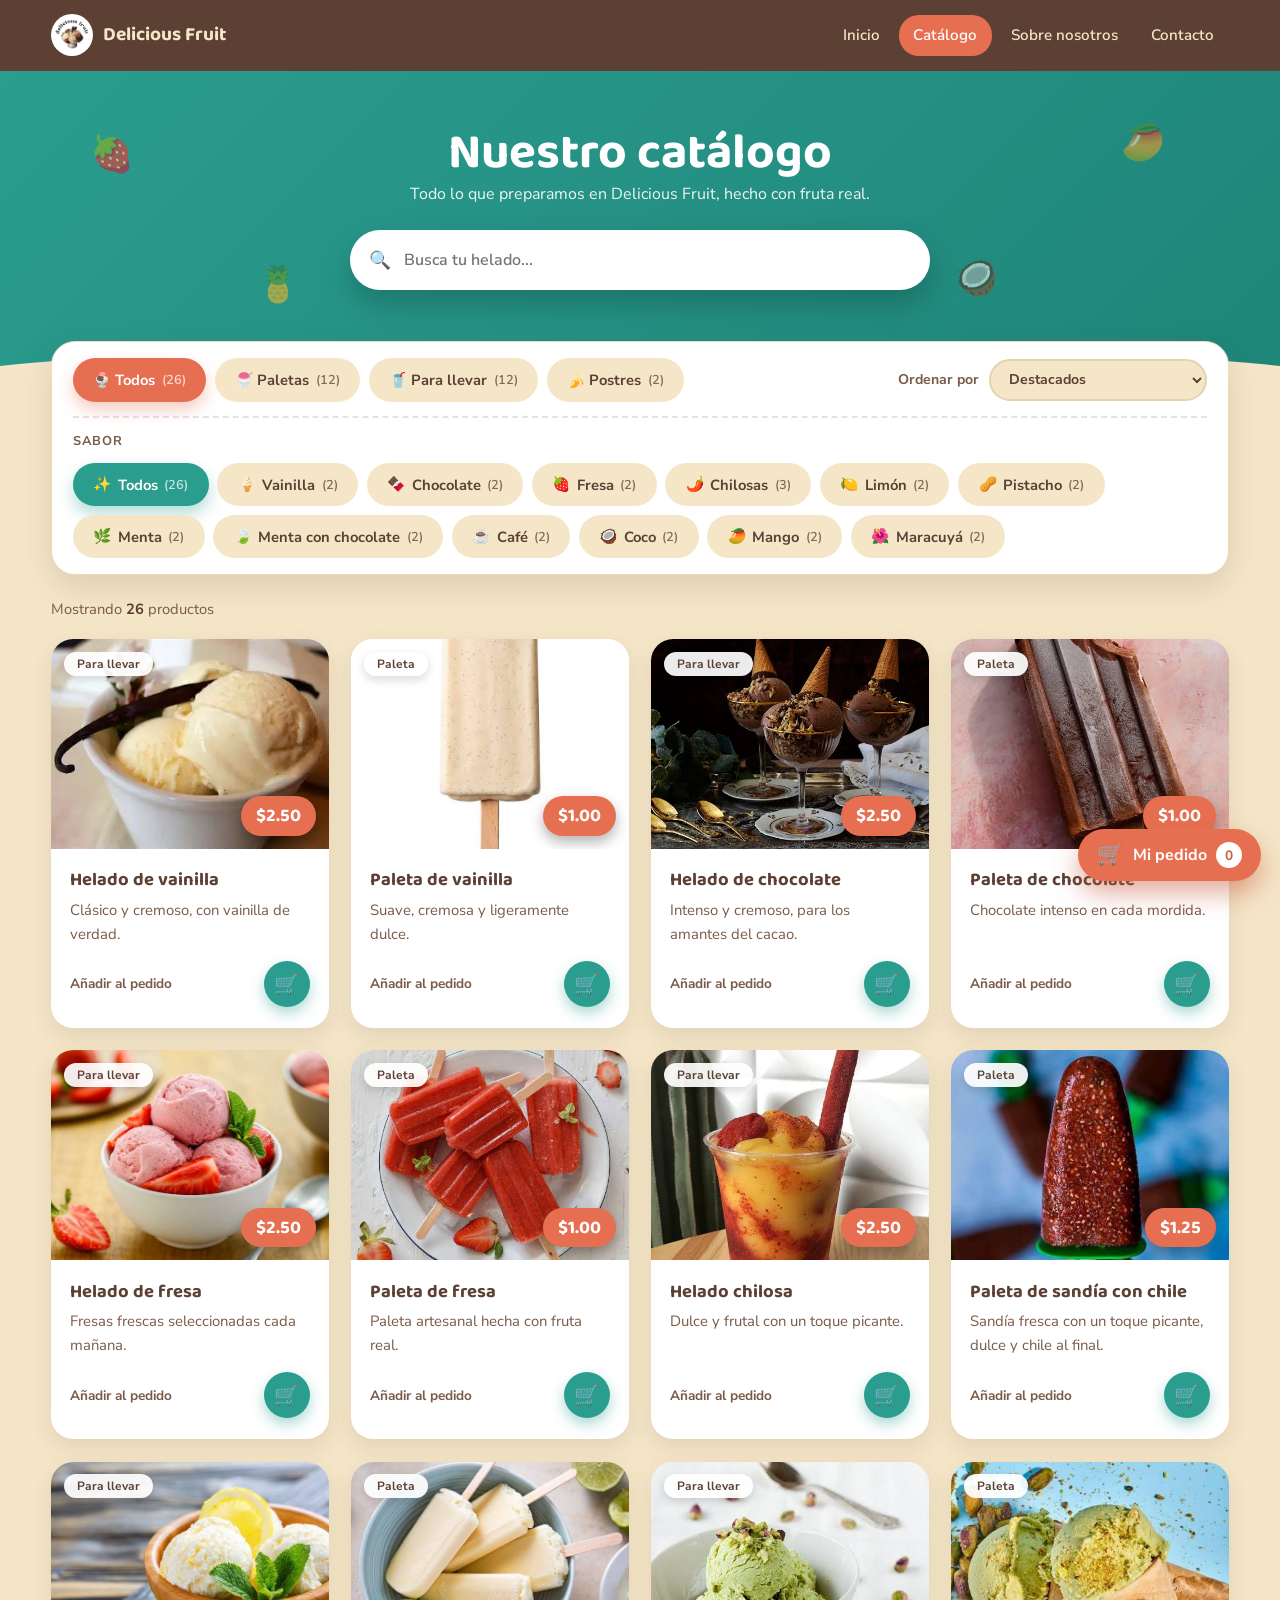
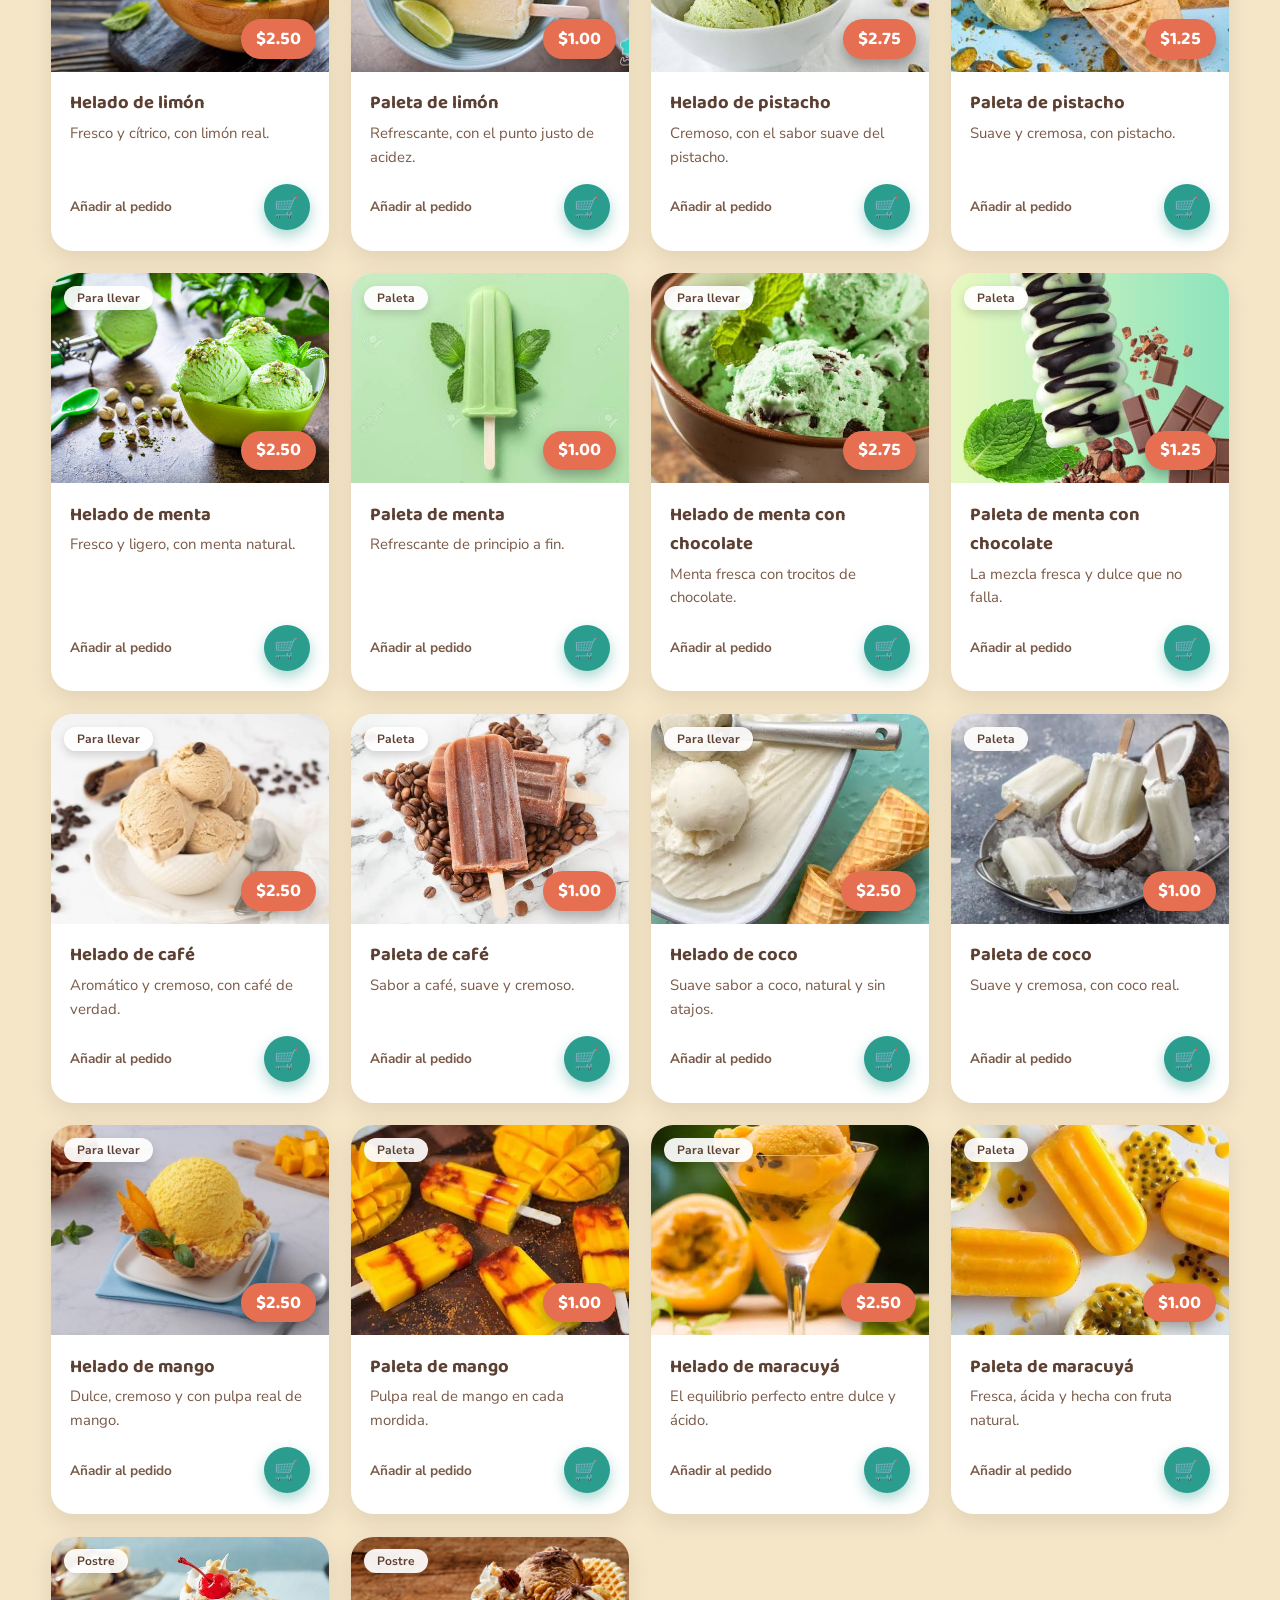
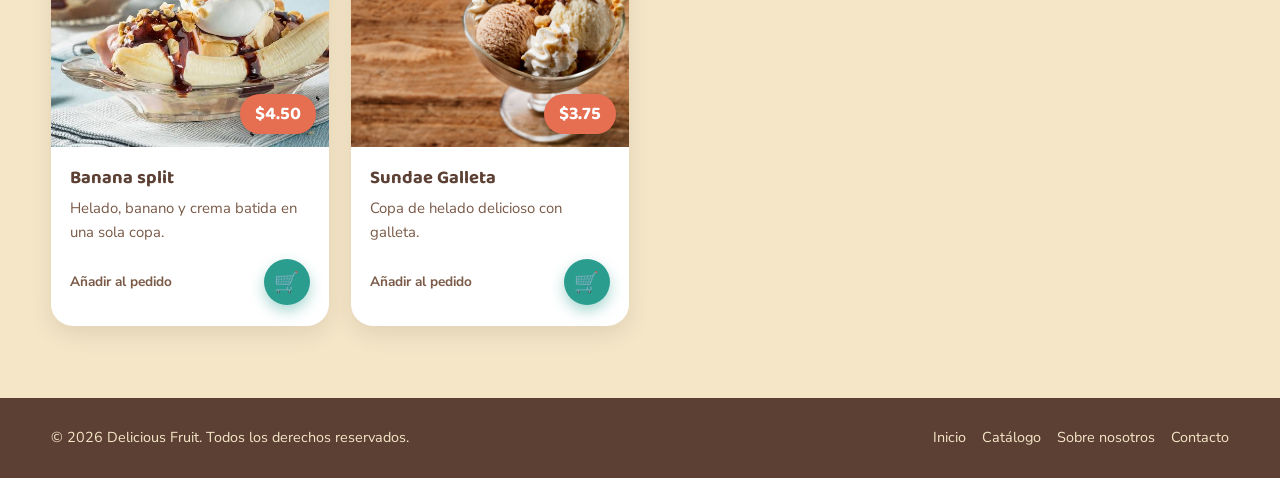
==== commit dce59315: "Add files via upload" ====
--- a/catalogo.html
+++ b/catalogo.html
@@ -5,7 +5,7 @@
 <meta name="viewport" content="width=device-width, initial-scale=1.0">
 <title>Catálogo | Delicious Fruit</title>
 <meta name="description" content="Catálogo completo de Delicious Fruit: helados, paletas, sundaes y más, hechos con fruta real.">
-<link rel="icon" type="image/png" href="img/logo.png">
+<link rel="icon" type="image/png" href="img/logo.jpg">
 <link rel="preconnect" href="https://fonts.googleapis.com">
 <link rel="preconnect" href="https://fonts.gstatic.com" crossorigin>
 <link href="https://fonts.googleapis.com/css2?family=Baloo+2:wght@500;600;700&family=Nunito+Sans:wght@400;600;700&display=swap" rel="stylesheet">
@@ -89,7 +89,7 @@
 
     <div class="grid-catalogo" id="grid">
       <article class="tarjeta cat-para-llevar sabor-vainilla">
-        <div class="tarjeta-imagen"><img src="images/vainilla.jpg" alt="Helado de vainilla" loading="lazy" onerror="this.style.display='none'"><span class="precio">$2.50</span></div>
+        <div class="tarjeta-imagen"><img src="images/vainilla.jpeg" alt="Helado de vainilla" loading="lazy" onerror="this.style.display='none'"><span class="precio">$2.50</span></div>
         <div class="tarjeta-cuerpo"><h3>Helado de vainilla</h3><p>Clásico y cremoso, con vainilla de verdad.</p><div class="tarjeta-pie"><span>Añadir al pedido</span><button type="button" class="agregar" aria-label="Añadir Helado de vainilla al pedido" title="Añadir al pedido">🛒<b class="cant" hidden>0</b></button></div></div>
       </article>
       <article class="tarjeta cat-paletas sabor-vainilla">
--- a/css/estilo.css
+++ b/css/estilo.css
@@ -101,15 +101,34 @@
 @media(min-width:700px){.pie-interior{flex-direction:row;justify-content:space-between}}
 
 /* Responsive */
+.chip .emo{line-height:1}
+/* Escritorio: lo propio del panel móvil queda oculto */
+.tab-categorias,.filtros-overlay,.filtros-cab,.ver-resultados{display:none}
+
 @media(max-width:760px){
-  .filtros{position:static;margin-top:-2.2rem;padding:.9rem 1rem;border-radius:20px}
-  .chips{flex-wrap:nowrap;overflow-x:auto;width:100%;padding:.2rem .1rem .5rem;scroll-snap-type:x proximity;scrollbar-width:none}
-  .chips::-webkit-scrollbar{display:none}
-  .chip{flex:0 0 auto;scroll-snap-align:start}
-  .orden{margin-left:0;width:100%;justify-content:space-between}
-  .orden select{flex:1;max-width:220px}
-  .fila-sabor{gap:.3rem}
-  .fr3,.fr4{display:none}
+  .seccion-catalogo{padding-top:1.3rem}
+  .fr{display:none}
+
+  /* Pestaña "Categorías" pegada a la izquierda (el carrito queda abajo a la derecha) */
+  .tab-categorias{display:flex;position:fixed;left:0;top:50%;transform:translateY(-50%);z-index:99;padding:.9rem .6rem;border:none;border-radius:0 25px 25px 0;background:var(--coral);color:var(--blanco);font:700 .95rem 'Baloo 2',sans-serif;writing-mode:vertical-rl;cursor:pointer;box-shadow:4px 0 15px rgba(0,0,0,.25);transition:background .2s,padding .2s}
+  .tab-categorias:hover,.tab-categorias:active{background:var(--coral-oscuro);padding-left:.9rem}
+
+  /* El bloque de filtros pasa a ser un panel lateral */
+  .filtros-overlay{display:block;position:fixed;inset:0;z-index:110;background:rgba(40,25,18,.5);backdrop-filter:blur(2px);opacity:0;pointer-events:none;transition:opacity .3s}
+  .filtros-overlay.ver{opacity:1;pointer-events:auto}
+  .filtros{position:fixed;top:0;left:0;bottom:0;margin:0;z-index:120;width:min(300px,76vw);overflow-y:auto;padding:0 0 1rem;border:none;border-radius:0 24px 24px 0;transform:translateX(-105%);visibility:hidden;transition:transform .3s ease,visibility 0s .3s}
+  .filtros.abierto{transform:none;visibility:visible;transition:transform .3s ease}
+  .filtros-cab{display:flex;align-items:center;justify-content:space-between;position:sticky;top:0;z-index:2;padding:.9rem 1.1rem;background:var(--cafe);color:var(--crema);font:700 1.2rem 'Baloo 2',sans-serif}
+  .fila{display:block;padding:1rem 1.1rem 0}
+  .fila-sabor{margin:1rem 1.1rem 0;padding:1rem 0 0;border-top:2px dashed rgba(92,64,51,.15)}
+  .fila-titulo{display:block;margin-bottom:.6rem}
+  .chips{display:grid;grid-template-columns:1fr 1fr;gap:.5rem;overflow:visible}
+  .chip{justify-content:flex-start;padding:.55rem .8rem;font-size:.85rem;text-align:left;line-height:1.25}
+  .chip .cuenta{margin-left:auto}
+  .chip:hover{transform:none}
+  .orden{margin:1rem 0 0;width:100%;flex-direction:column;align-items:stretch;gap:.4rem}
+  .orden select{max-width:none;width:100%}
+  .ver-resultados{display:block;position:sticky;bottom:0;width:calc(100% - 2.2rem);margin:1.2rem 1.1rem 0;box-shadow:0 0 0 .5rem var(--blanco)}
 }
 @media(max-width:560px){
   .grid-catalogo{grid-template-columns:repeat(2,1fr);gap:.9rem}
@@ -138,12 +157,12 @@
 .agregar.ok{animation:pop .5s}
 .cant{position:absolute;top:-6px;right:-6px;min-width:22px;height:22px;padding:0 .3rem;border-radius:11px;background:var(--coral);color:var(--blanco);border:2px solid var(--blanco);font:700 .72rem/18px 'Nunito Sans',sans-serif;text-align:center}
 
-.carrito-flotante{position:fixed;right:1.2rem;bottom:1.2rem;z-index:90;display:flex;align-items:center;gap:.55rem;padding:.8rem 1.2rem;border:none;border-radius:40px;background:var(--coral);color:var(--blanco);font:700 1rem 'Nunito Sans',sans-serif;cursor:pointer;box-shadow:0 12px 26px rgba(200,90,61,.5);transition:transform .25s,background .25s}
+.carrito-flotante{position:fixed;right:1.2rem;bottom:1.2rem;z-index:130;display:flex;align-items:center;gap:.55rem;padding:.8rem 1.2rem;border:none;border-radius:40px;background:var(--coral);color:var(--blanco);font:700 1rem 'Nunito Sans',sans-serif;cursor:pointer;box-shadow:0 12px 26px rgba(200,90,61,.5);transition:transform .25s,background .25s}
 .carrito-flotante:hover{background:var(--coral-oscuro);transform:translateY(-3px)}
 .carrito-flotante.pulso{animation:pulso .5s}
 .cf-emoji{font-size:1.35rem;line-height:1}
 .cf-badge{display:grid;place-items:center;min-width:26px;height:26px;padding:0 .4rem;border-radius:13px;background:var(--blanco);color:var(--coral-oscuro);font-size:.85rem}
-.toast{position:fixed;left:50%;bottom:1.6rem;z-index:95;transform:translate(-50%,20px);opacity:0;pointer-events:none;background:var(--cafe);color:var(--crema);padding:.7rem 1.3rem;border-radius:30px;font-weight:700;font-size:.9rem;box-shadow:0 10px 24px rgba(0,0,0,.3);transition:opacity .3s,transform .3s}
+.toast{position:fixed;left:50%;bottom:1.6rem;z-index:135;transform:translate(-50%,20px);opacity:0;pointer-events:none;background:var(--cafe);color:var(--crema);padding:.7rem 1.3rem;border-radius:30px;font-weight:700;font-size:.9rem;box-shadow:0 10px 24px rgba(0,0,0,.3);transition:opacity .3s,transform .3s}
 .toast.ver{opacity:1;transform:translate(-50%,0)}
 
 /* Panel lateral del pedido */
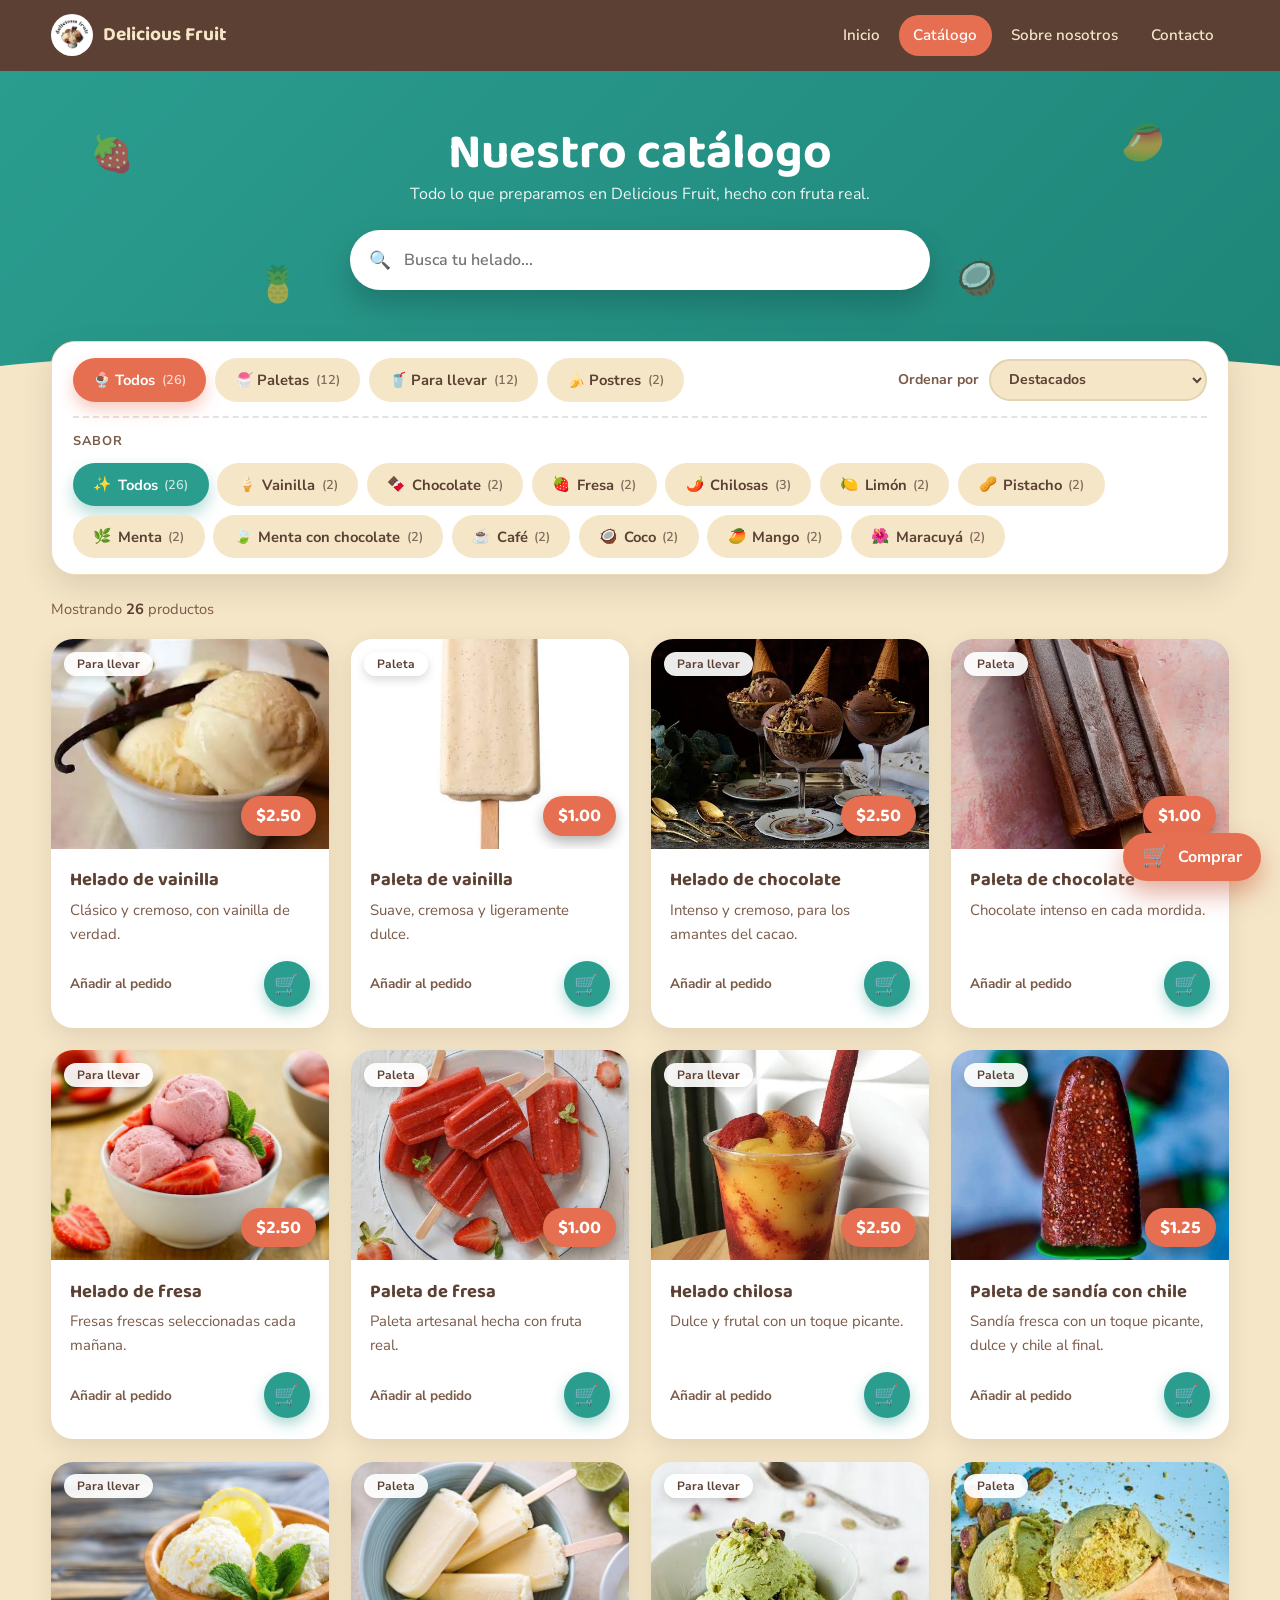
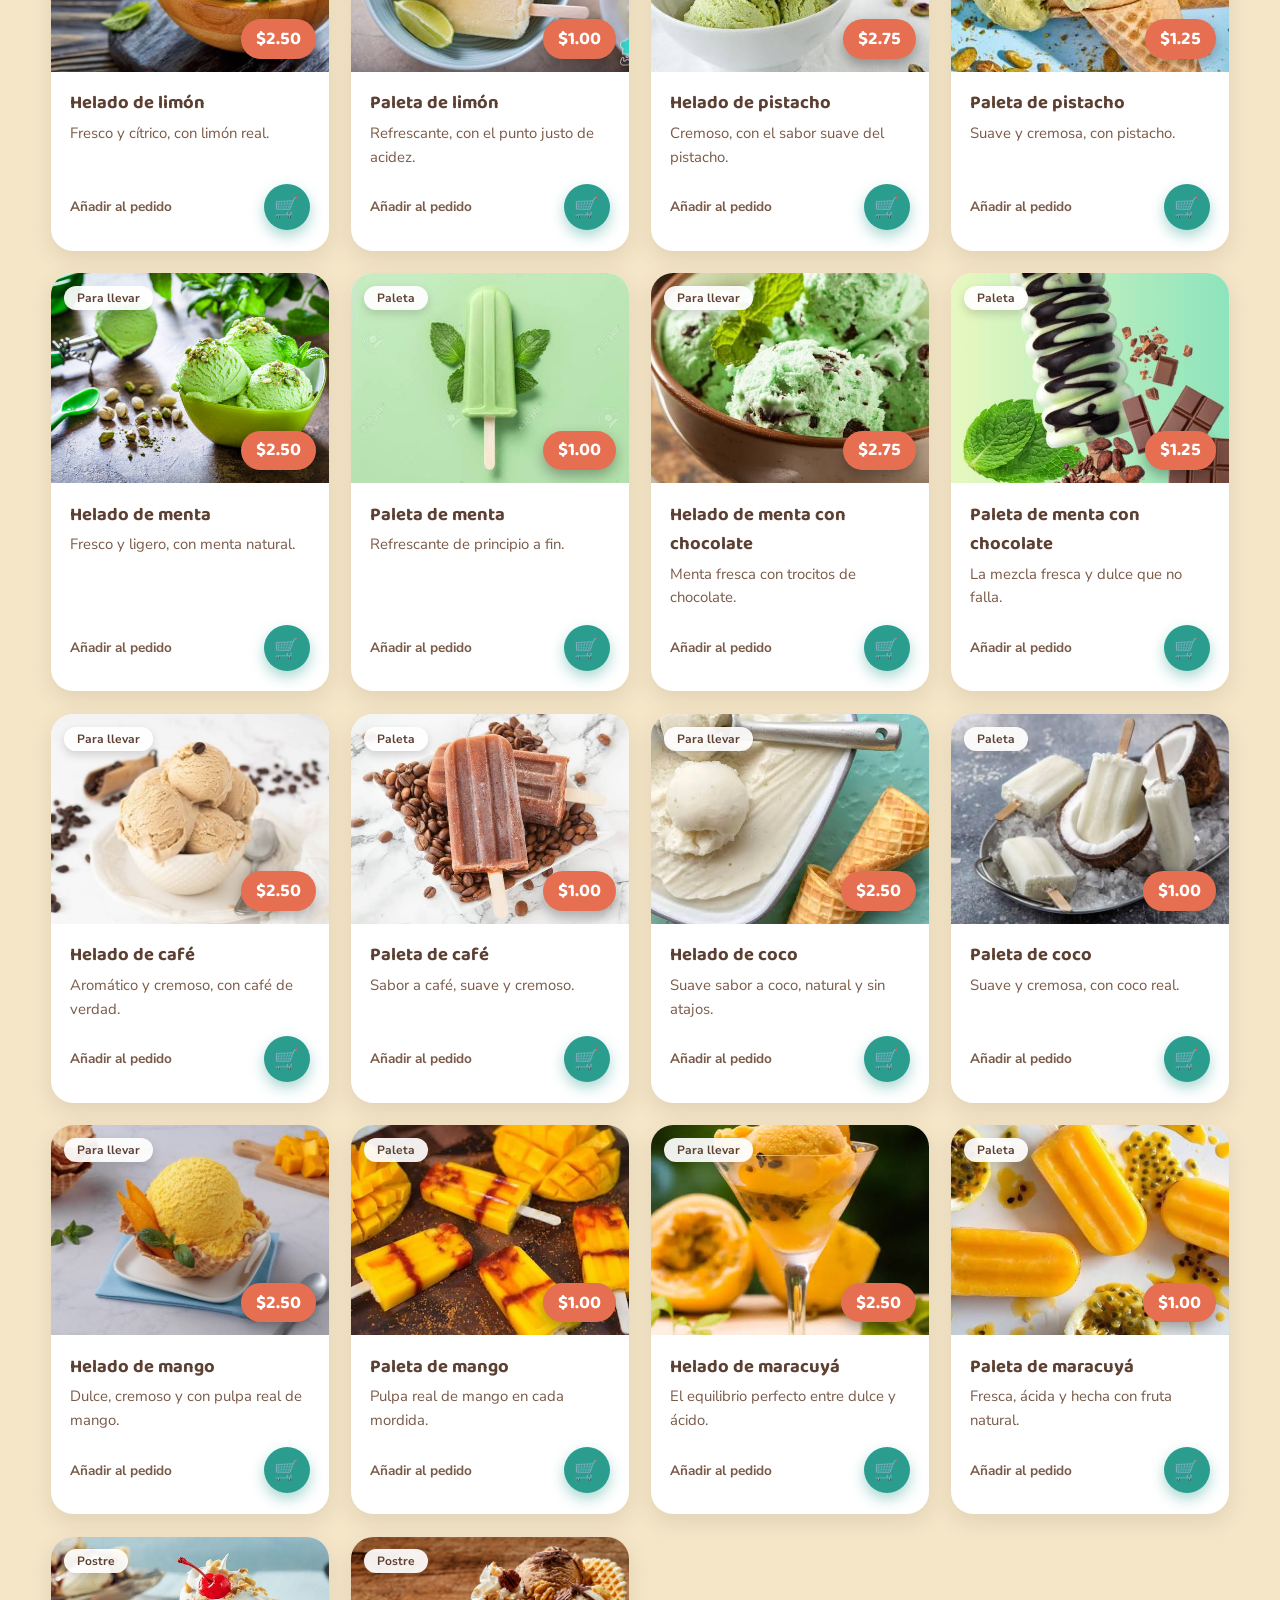
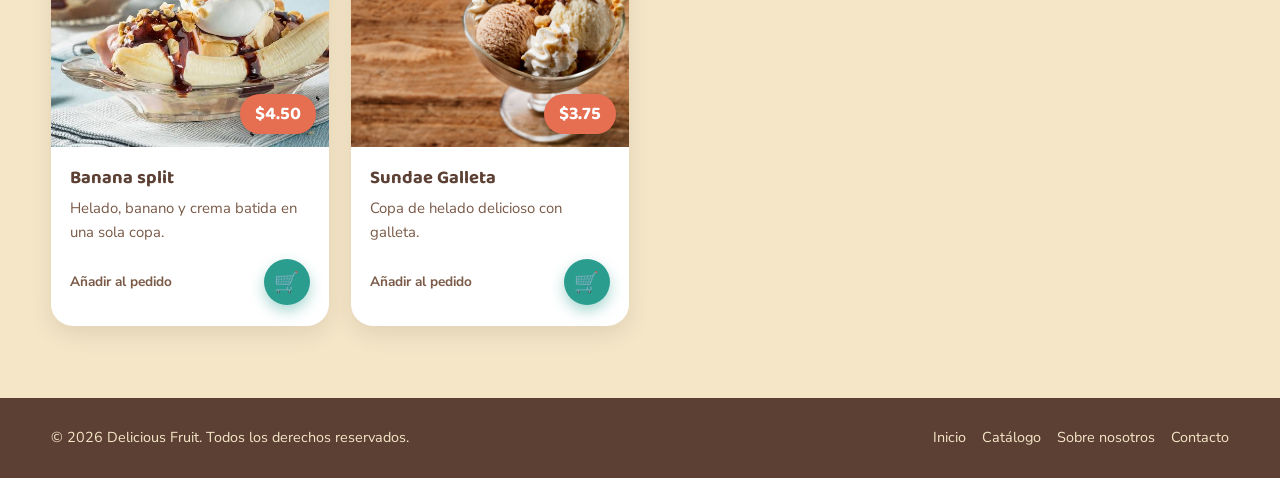
==== commit 219010b6: "Add files via upload" ====
--- a/catalogo.html
+++ b/catalogo.html
@@ -18,11 +18,16 @@
     <a href="index.html" class="logo"><img src="img/logo.jpg" alt="Logotipo Delicious Fruit"><span>Delicious Fruit</span></a>
     <input type="checkbox" id="toggle-menu" class="toggle-menu-input">
     <label for="toggle-menu" class="hamburguesa" aria-label="Abrir menú"><span></span><span></span><span></span></label>
-    <nav class="nav-mobile">
-      <a href="index.html#inicio">Inicio</a><a href="catalogo.html" class="activo">Catálogo</a><a href="sobreNosotros.html">Sobre nosotros</a><a href="index.html#contacto">Contacto</a>
+    <label for="toggle-menu" class="menu-overlay"></label>
+    <nav class="nav-mobile" aria-label="Menú principal">
+      <div class="menu-cab"><span>Menú</span><label for="toggle-menu" class="menu-cerrar" aria-label="Cerrar menú">&times;</label></div>
+      <a href="index.html#inicio">🏠 Inicio</a>
+      <a href="catalogo.html" class="activo">🍨 Catálogo</a>
+      <a href="sobreNosotros.html">💛 Sobre nosotros</a>
+      <a href="contacto.html">📞 Contacto</a>
     </nav>
     <nav class="nav">
-      <a href="index.html#inicio">Inicio</a><a href="catalogo.html" class="activo">Catálogo</a><a href="sobreNosotros.html">Sobre nosotros</a><a href="index.html#contacto">Contacto</a>
+      <a href="index.html#inicio">Inicio</a><a href="catalogo.html" class="activo">Catálogo</a><a href="sobreNosotros.html">Sobre nosotros</a><a href="contacto.html">Contacto</a>
     </nav>
   </div>
 </header>
@@ -205,19 +210,19 @@
 
 
 <!-- ===== Carrito / pedido (oculto hasta que el usuario lo abre) ===== -->
-<button type="button" class="carrito-flotante" id="abrir-carrito" aria-label="Abrir mi pedido">
-  <span class="cf-emoji">🛒</span><span class="cf-texto">Mi pedido</span><b class="cf-badge" id="badge">0</b>
+<button type="button" class="carrito-flotante" id="abrir-carrito" aria-label="Abrir mi compra">
+  <span class="cf-emoji" aria-hidden="true">🛒</span><span class="cf-texto">Comprar</span><b class="cf-badge" id="badge" hidden>0</b>
 </button>
 <div class="toast" id="toast" role="status"></div>
 
 <dialog id="carrito" class="panel-carrito" aria-labelledby="carrito-titulo">
-  <div class="pc-cab"><h2 id="carrito-titulo">🛒 Mi pedido</h2><button type="button" class="cerrar" data-cerrar aria-label="Cerrar">&times;</button></div>
+  <div class="pc-cab"><h2 id="carrito-titulo">Mi compra</h2><button type="button" class="cerrar" data-cerrar aria-label="Cerrar">&times;</button></div>
   <div class="progreso" id="progreso"><div class="progreso-barra"><span id="barra"></span></div><p id="progreso-texto"></p></div>
   <ul class="pc-lista" id="lista-carrito"></ul>
   <div class="pc-vacio" id="carrito-vacio"><div>🍨</div><p>Aún no has añadido productos.<br>Toca el 🛒 de cualquier helado para empezar.</p></div>
   <div class="pc-pie">
     <div class="total-fila"><span>Total</span><strong id="total-carrito">$0.00</strong></div>
-    <button type="button" class="btn btn-grande" id="btn-agregar">Agregar al carrito</button>
+    <button type="button" class="btn btn-grande" id="btn-agregar">Finalizar compra</button>
     <button type="button" class="link-vaciar" id="btn-vaciar">Vaciar pedido</button>
   </div>
 </dialog>
@@ -278,7 +283,7 @@
   <div class="contenedor pie-interior">
     <p>© 2026 Delicious Fruit. Todos los derechos reservados.</p>
     <nav class="pie-enlaces">
-      <a href="index.html#inicio">Inicio</a><a href="catalogo.html">Catálogo</a><a href="sobreNosotros.html">Sobre nosotros</a><a href="index.html#contacto">Contacto</a>
+      <a href="index.html#inicio">Inicio</a><a href="catalogo.html">Catálogo</a><a href="sobreNosotros.html">Sobre nosotros</a><a href="contacto.html">Contacto</a>
     </nav>
   </div>
 </footer>
@@ -369,7 +374,9 @@
 
   function render() {
     const u = unidades(), items = Object.entries(carrito);
-    $('badge').textContent = u;
+    $('badge').textContent = u < MIN ? u + '/' + MIN : u;
+    $('badge').hidden = u === 0;
+    $('abrir-carrito').classList.toggle('listo', u >= MIN);
     $('barra').style.width = Math.min(u / MIN, 1) * 100 + '%';
     $('progreso').classList.toggle('listo', u >= MIN);
     $('progreso-texto').textContent = u >= MIN ? '¡Listo! Ya alcanzaste el mínimo de ' + MIN + ' productos.' : 'Llevas ' + u + ' de ' + MIN + ' productos. Te faltan ' + (MIN - u) + '.';
@@ -411,7 +418,7 @@
   document.querySelectorAll('dialog').forEach(d => d.addEventListener('click', e => { if (e.target === d) d.close(); }));
   $('btn-vaciar').addEventListener('click', () => { carrito = {}; guardar(); render(); });
 
-  // Botón "Agregar al carrito": con menos de 5 avisa; con 5 o más abre el formulario
+  // Botón "Finalizar compra": con menos de 5 avisa; con 5 o más abre el formulario
   $('btn-agregar').addEventListener('click', () => {
     const u = unidades();
     if (u < MIN) {
@@ -471,5 +478,13 @@
     addEventListener('resize', () => { if (!movil()) cerrar(); });
   })();
 </script>
+<script>
+  // Menú móvil: se cierra al elegir un enlace o con Esc
+  (() => {
+    const chk = document.getElementById('toggle-menu');
+    document.querySelectorAll('.nav-mobile a').forEach(a => a.addEventListener('click', () => chk.checked = false));
+    document.addEventListener('keydown', e => { if (e.key === 'Escape') chk.checked = false; });
+  })();
+</script>
 </body>
 </html>
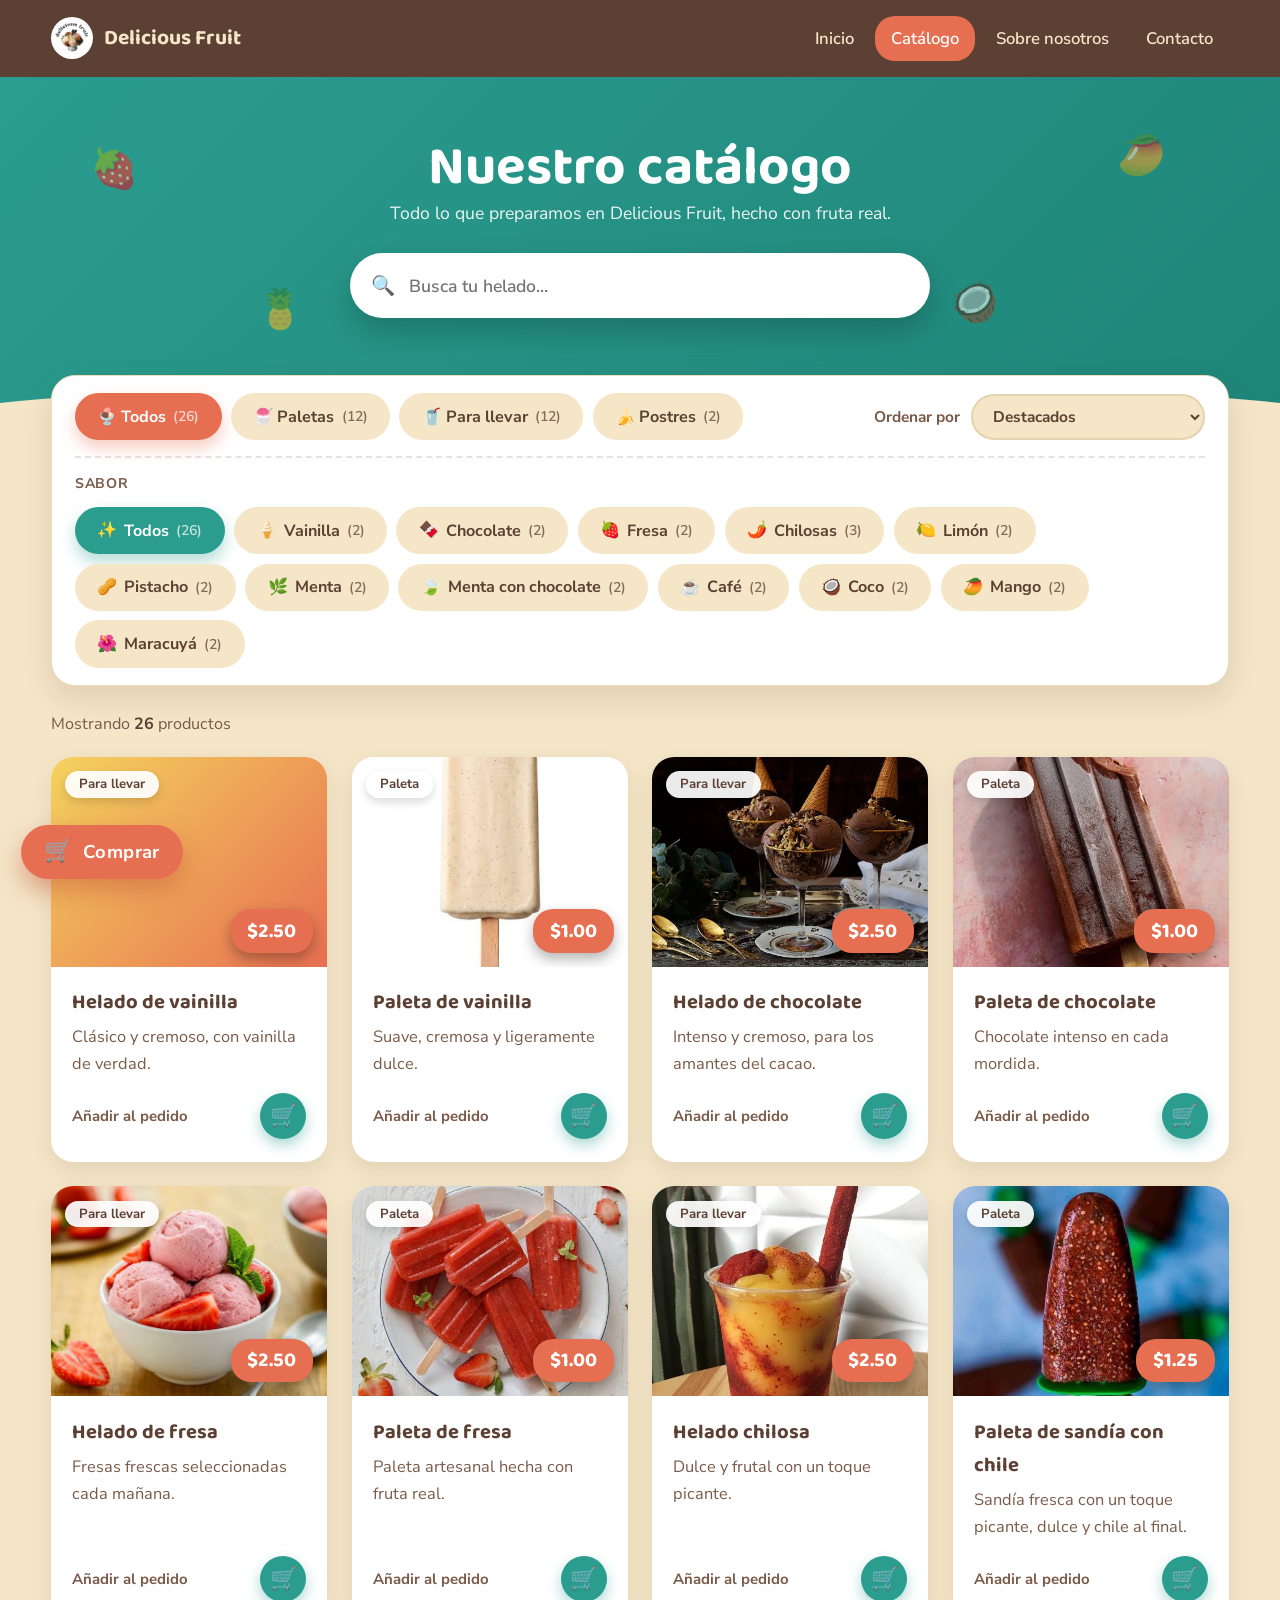
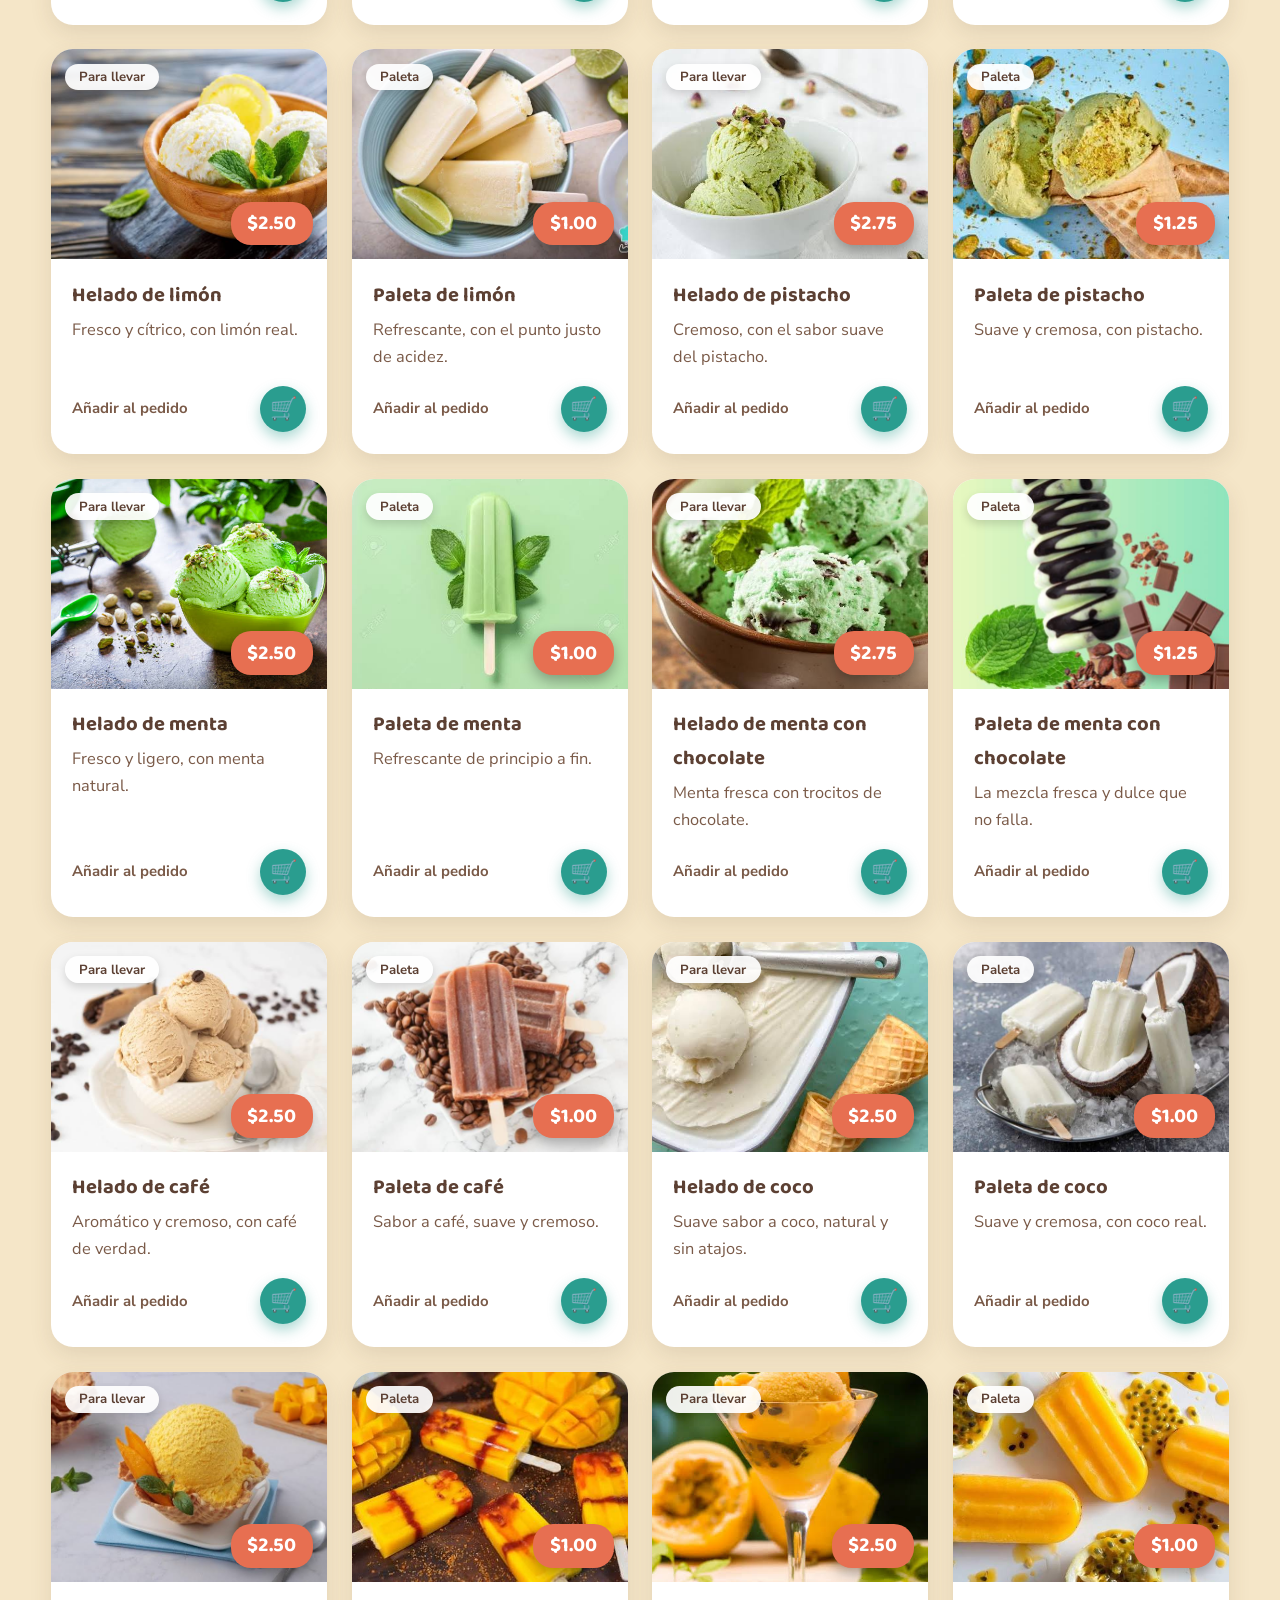
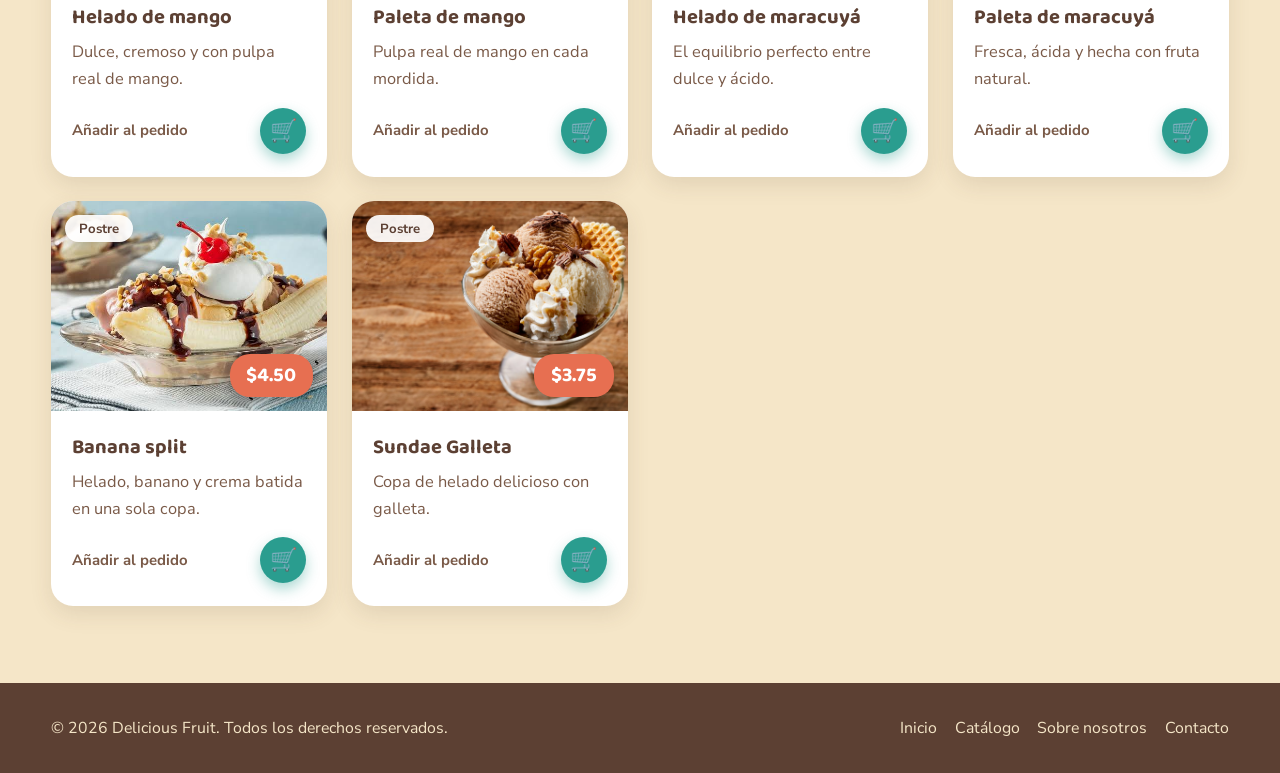
==== commit 243be3a0: "Add files via upload" ====
--- a/catalogo.html
+++ b/catalogo.html
@@ -5,7 +5,7 @@
 <meta name="viewport" content="width=device-width, initial-scale=1.0">
 <title>Catálogo | Delicious Fruit</title>
 <meta name="description" content="Catálogo completo de Delicious Fruit: helados, paletas, sundaes y más, hechos con fruta real.">
-<link rel="icon" type="image/png" href="img/logo.jpg">
+<link rel="icon" type="image/png" href="img/logo.png">
 <link rel="preconnect" href="https://fonts.googleapis.com">
 <link rel="preconnect" href="https://fonts.gstatic.com" crossorigin>
 <link href="https://fonts.googleapis.com/css2?family=Baloo+2:wght@500;600;700&family=Nunito+Sans:wght@400;600;700&display=swap" rel="stylesheet">
@@ -87,14 +87,14 @@
           <button type="button" class="chip chip-sabor" data-sabor="maracuya"><span class="emo">🌺</span><span class="nom">Maracuyá</span> <span class="cuenta" data-cuenta=".sabor-maracuya"></span></button>
         </div>
       </div>
-      <button type="button" class="btn btn-grande ver-resultados">Ver resultados</button>
+      <button type="button" class="btn btn-grande ver-resultados">Ver productos</button>
     </div>
 
     <p class="resultados" role="status">Mostrando <strong id="total">0</strong> <span id="plural">productos</span></p>
 
     <div class="grid-catalogo" id="grid">
       <article class="tarjeta cat-para-llevar sabor-vainilla">
-        <div class="tarjeta-imagen"><img src="images/vainilla.jpeg" alt="Helado de vainilla" loading="lazy" onerror="this.style.display='none'"><span class="precio">$2.50</span></div>
+        <div class="tarjeta-imagen"><img src="images/vainilla.jpg" alt="Helado de vainilla" loading="lazy" onerror="this.style.display='none'"><span class="precio">$2.50</span></div>
         <div class="tarjeta-cuerpo"><h3>Helado de vainilla</h3><p>Clásico y cremoso, con vainilla de verdad.</p><div class="tarjeta-pie"><span>Añadir al pedido</span><button type="button" class="agregar" aria-label="Añadir Helado de vainilla al pedido" title="Añadir al pedido">🛒<b class="cant" hidden>0</b></button></div></div>
       </article>
       <article class="tarjeta cat-paletas sabor-vainilla">
@@ -316,7 +316,6 @@
       if (!c.hidden) n++;
     });
     document.getElementById('total').textContent = n;
-    document.querySelector('.ver-resultados').textContent = 'Ver ' + n + (n === 1 ? ' producto' : ' productos');
     document.getElementById('plural').textContent = n === 1 ? 'producto' : 'productos';
     document.getElementById('vacio').hidden = n > 0;
 
@@ -466,8 +465,8 @@
   (() => {
     const filtros = document.getElementById('filtros'), overlay = document.getElementById('filtros-overlay');
     const movil = () => window.matchMedia && matchMedia('(max-width: 760px)').matches;
-    const abrir = () => { filtros.classList.add('abierto'); overlay.classList.add('ver'); };
-    const cerrar = () => { filtros.classList.remove('abierto'); overlay.classList.remove('ver'); };
+    const abrir = () => { filtros.classList.add('abierto'); overlay.classList.add('ver'); document.body.classList.add('panel-abierto'); };
+    const cerrar = () => { filtros.classList.remove('abierto'); overlay.classList.remove('ver'); document.body.classList.remove('panel-abierto'); };
     document.getElementById('tab-categorias').addEventListener('click', abrir);
     overlay.addEventListener('click', cerrar);
     document.querySelector('.cerrar-filtros').addEventListener('click', cerrar);
--- a/css/estilo.css
+++ b/css/estilo.css
@@ -245,11 +245,39 @@
   .mp-botones .btn{flex:1}
 }
 @media(max-width:560px){
-  .cf-texto{display:none}
   .carrito-flotante{padding:.8rem 1rem;right:.9rem;bottom:.9rem}
   .tarjeta-pie{justify-content:flex-end}
   .tarjeta-pie span{display:none}
   .agregar{width:42px;height:42px}
   .modal{padding:1.5rem 1.2rem}
 }
-@media(prefers-reduced-motion:reduce){*{animation:none!important;transition:none!important}}+@media(prefers-reduced-motion:reduce){*{animation:none!important;transition:none!important}}
+
+/* ===== Texto un poco más grande ===== */
+html{font-size:110%}
+body{line-height:1.65}
+
+/* ===== Menú móvil: panel lateral que sale desde la derecha ===== */
+.nav-mobile{position:fixed;top:0;right:0;bottom:0;left:auto;z-index:200;width:min(310px,82vw);height:100dvh;max-height:none;overflow-y:auto;display:flex;flex-direction:column;gap:.3rem;padding:1rem 1.2rem 1.6rem;margin:0;background:var(--cafe);border-radius:28px 0 0 28px;box-shadow:-18px 0 40px rgba(0,0,0,.4);transform:translateX(108%);visibility:hidden;transition:transform .4s cubic-bezier(.25,.8,.25,1),visibility 0s .4s}
+.toggle-menu-input:checked~.nav-mobile{transform:none;visibility:visible;max-height:none;margin:0;transition:transform .4s cubic-bezier(.25,.8,.25,1)}
+.menu-cab{display:flex;align-items:center;justify-content:space-between;padding-bottom:.7rem;margin-bottom:.4rem;border-bottom:2px dashed rgba(245,230,200,.25);color:var(--crema);font:700 1.3rem 'Baloo 2',sans-serif}
+.menu-cerrar{display:grid;place-items:center;width:40px;height:40px;border-radius:50%;background:rgba(255,255,255,.15);color:var(--crema);font-size:1.7rem;line-height:1;cursor:pointer;transition:background .2s,transform .2s}
+.menu-cerrar:hover{background:var(--coral);transform:rotate(90deg)}
+.nav-mobile a{display:block;padding:.85rem 1rem;border-radius:16px;color:var(--crema);font-size:1.2rem;font-weight:700;text-decoration:none;transition:background .2s,transform .2s}
+.nav-mobile a:hover,.nav-mobile a.activo{background:var(--coral);color:var(--blanco);transform:translateX(-5px)}
+.menu-overlay{position:fixed;inset:0;z-index:150;background:rgba(40,25,18,.5);backdrop-filter:blur(2px);opacity:0;pointer-events:none;transition:opacity .3s}
+.toggle-menu-input:checked~.menu-overlay{opacity:1;pointer-events:auto}
+@media(min-width:780px){.nav-mobile,.menu-overlay{display:none!important}}
+
+/* ===== Botón "Comprar" a la izquierda ===== */
+.carrito-flotante{left:1.2rem;right:auto;bottom:1.2rem;padding:.8rem 1.3rem;font-size:1.05rem;letter-spacing:.02em}
+.carrito-flotante .cf-emoji{font-size:1.3rem}
+.carrito-flotante.listo{background:var(--teal);box-shadow:0 12px 26px rgba(42,157,143,.5)}
+.carrito-flotante.listo:hover{background:var(--teal-oscuro)}
+.carrito-flotante.listo .cf-badge{color:var(--teal-oscuro)}
+.toast{bottom:5rem}
+body:has(.toggle-menu-input:checked) :is(.carrito-flotante,.tab-categorias,.toast){display:none}
+@media(max-width:560px){
+  .carrito-flotante{left:.9rem;bottom:.9rem;padding:.75rem 1.1rem}
+  .tarjeta p{font-size:.88rem}.tarjeta h3{font-size:1.05rem}
+}
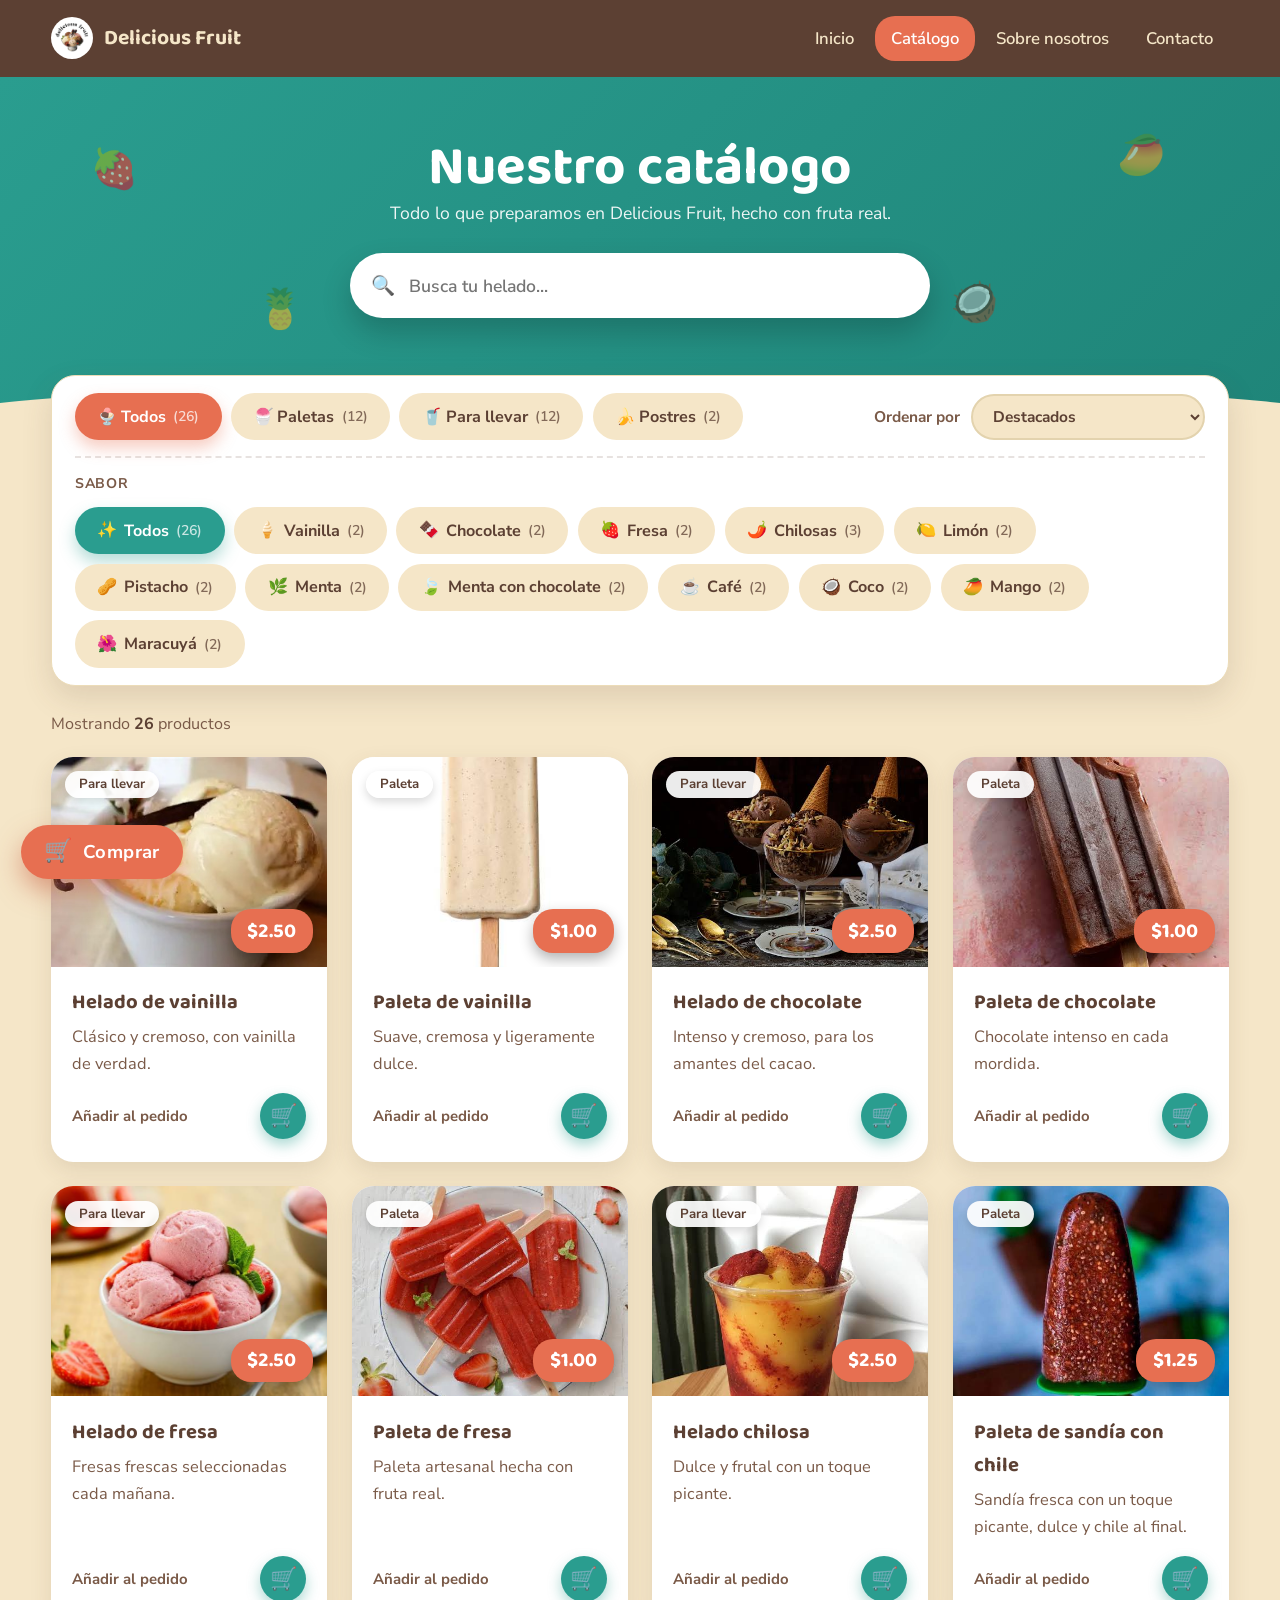
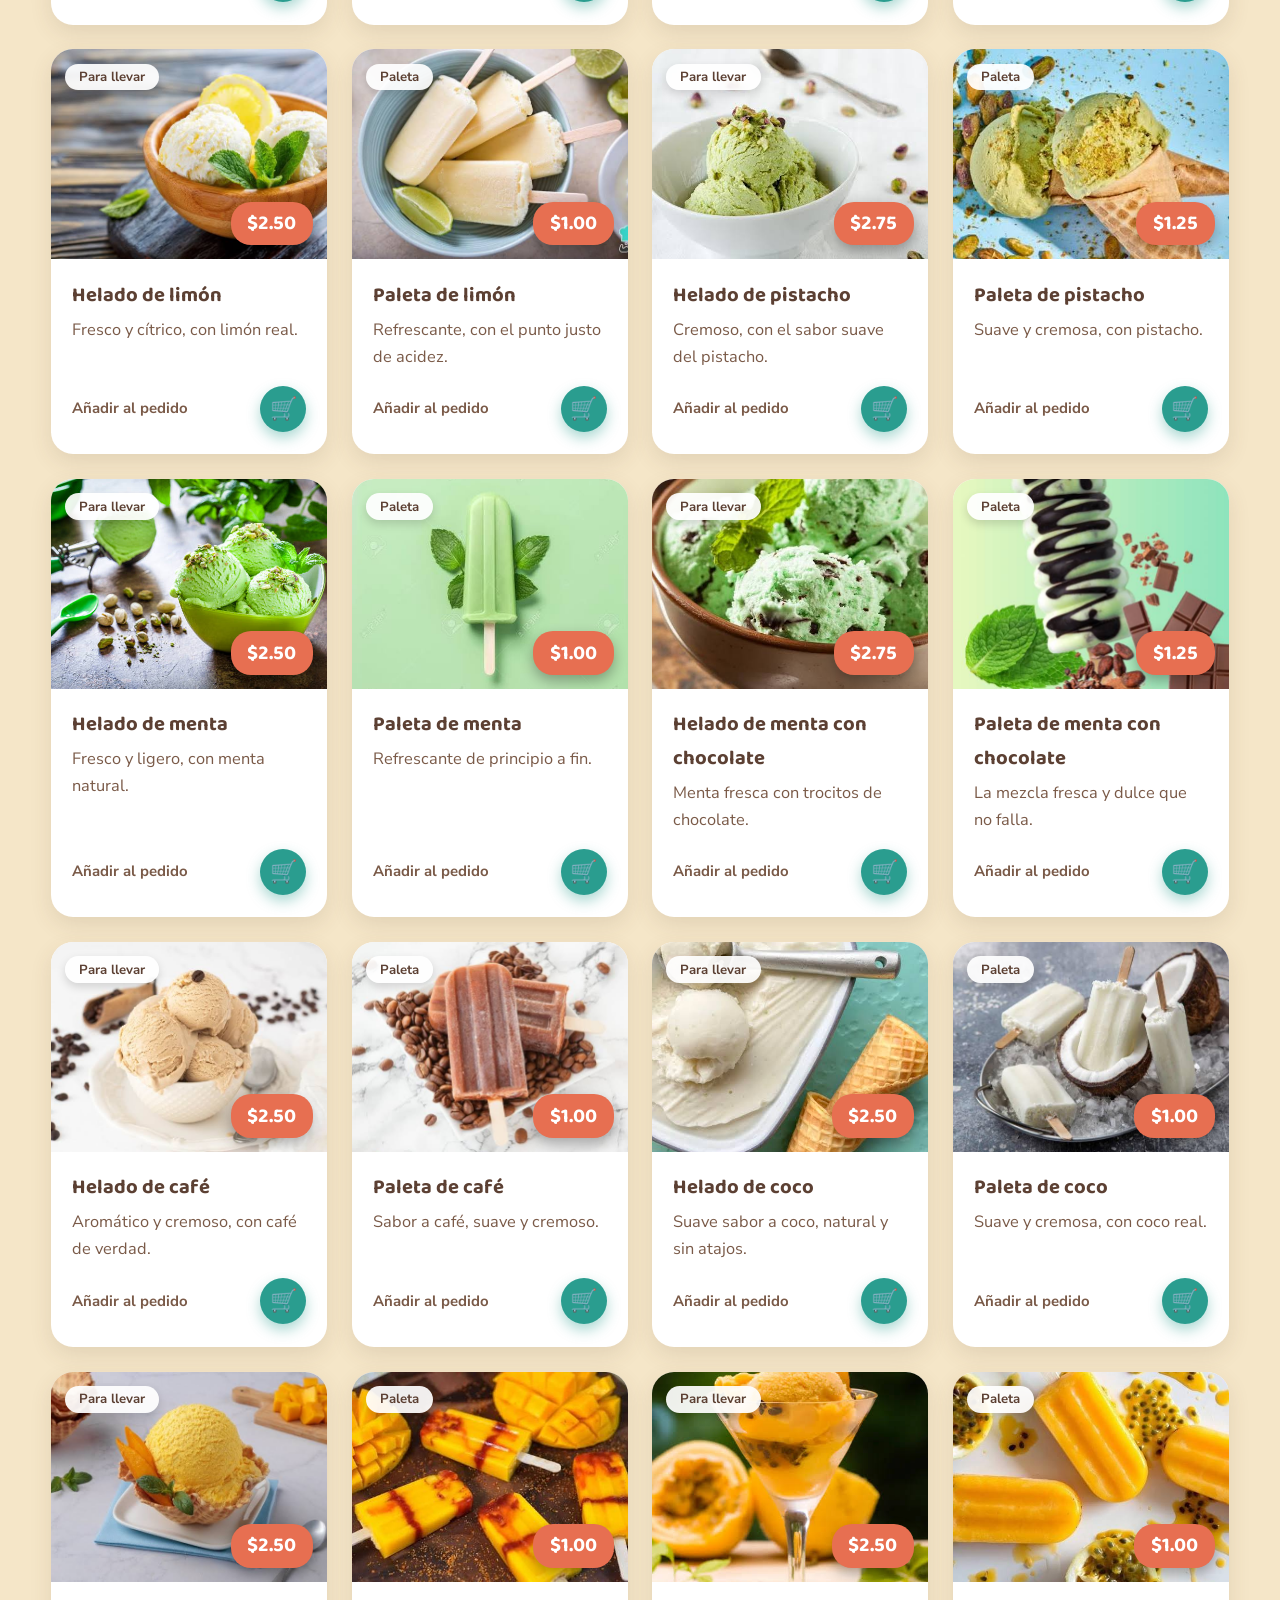
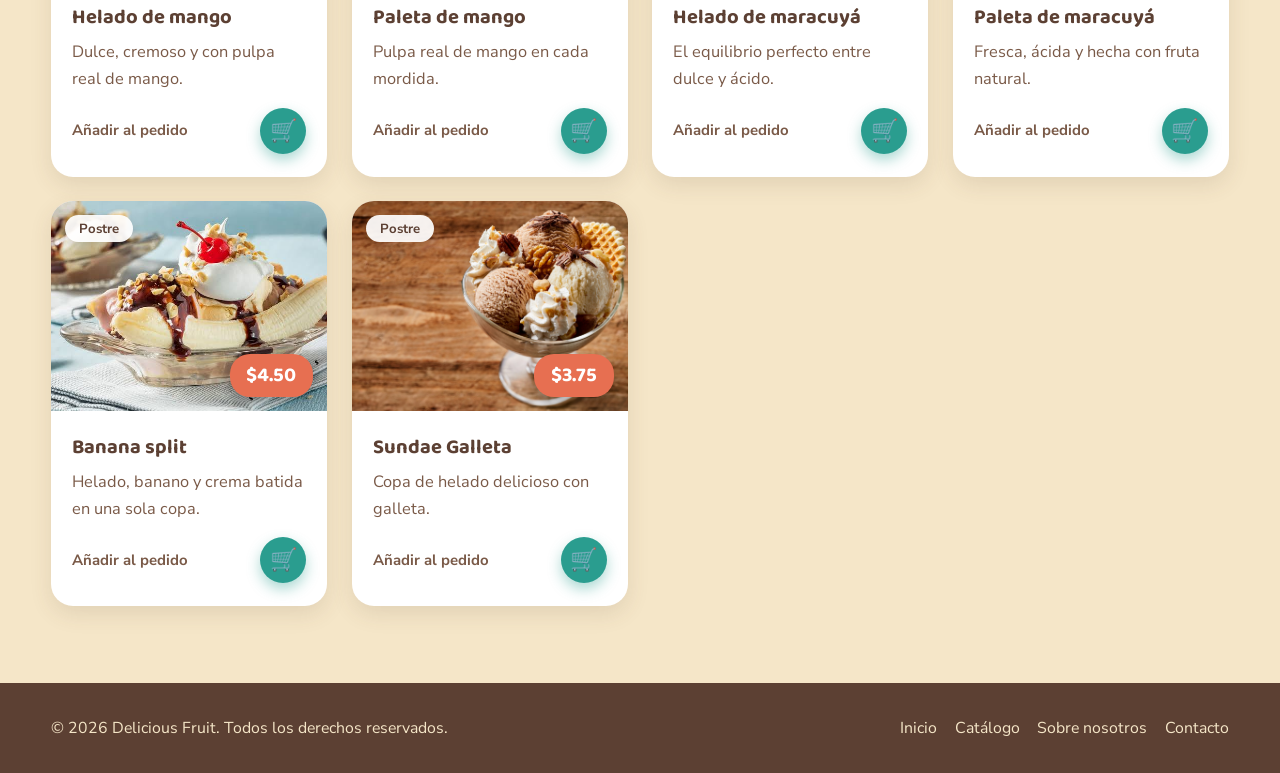
==== commit de5f462a: "Add files via upload" ====
--- a/catalogo.html
+++ b/catalogo.html
@@ -5,7 +5,7 @@
 <meta name="viewport" content="width=device-width, initial-scale=1.0">
 <title>Catálogo | Delicious Fruit</title>
 <meta name="description" content="Catálogo completo de Delicious Fruit: helados, paletas, sundaes y más, hechos con fruta real.">
-<link rel="icon" type="image/png" href="img/logo.png">
+<link rel="icon" type="image/png" href="img/logo.jpg">
 <link rel="preconnect" href="https://fonts.googleapis.com">
 <link rel="preconnect" href="https://fonts.gstatic.com" crossorigin>
 <link href="https://fonts.googleapis.com/css2?family=Baloo+2:wght@500;600;700&family=Nunito+Sans:wght@400;600;700&display=swap" rel="stylesheet">
@@ -94,7 +94,7 @@
 
     <div class="grid-catalogo" id="grid">
       <article class="tarjeta cat-para-llevar sabor-vainilla">
-        <div class="tarjeta-imagen"><img src="images/vainilla.jpg" alt="Helado de vainilla" loading="lazy" onerror="this.style.display='none'"><span class="precio">$2.50</span></div>
+        <div class="tarjeta-imagen"><img src="images/vainilla.jpeg" alt="Helado de vainilla" loading="lazy" onerror="this.style.display='none'"><span class="precio">$2.50</span></div>
         <div class="tarjeta-cuerpo"><h3>Helado de vainilla</h3><p>Clásico y cremoso, con vainilla de verdad.</p><div class="tarjeta-pie"><span>Añadir al pedido</span><button type="button" class="agregar" aria-label="Añadir Helado de vainilla al pedido" title="Añadir al pedido">🛒<b class="cant" hidden>0</b></button></div></div>
       </article>
       <article class="tarjeta cat-paletas sabor-vainilla">
--- a/css/estilo.css
+++ b/css/estilo.css
@@ -116,19 +116,19 @@
   /* El bloque de filtros pasa a ser un panel lateral */
   .filtros-overlay{display:block;position:fixed;inset:0;z-index:110;background:rgba(40,25,18,.5);backdrop-filter:blur(2px);opacity:0;pointer-events:none;transition:opacity .3s}
   .filtros-overlay.ver{opacity:1;pointer-events:auto}
-  .filtros{position:fixed;top:0;left:0;bottom:0;margin:0;z-index:120;width:min(300px,76vw);overflow-y:auto;padding:0 0 1rem;border:none;border-radius:0 24px 24px 0;transform:translateX(-105%);visibility:hidden;transition:transform .3s ease,visibility 0s .3s}
+  .filtros{position:fixed;top:0;left:0;bottom:0;margin:0;z-index:120;width:min(340px,88vw);overflow-y:auto;overflow-x:hidden;padding:0 0 1rem;border:none;border-radius:0 24px 24px 0;transform:translateX(-105%);visibility:hidden;transition:transform .3s ease,visibility 0s .3s}
   .filtros.abierto{transform:none;visibility:visible;transition:transform .3s ease}
   .filtros-cab{display:flex;align-items:center;justify-content:space-between;position:sticky;top:0;z-index:2;padding:.9rem 1.1rem;background:var(--cafe);color:var(--crema);font:700 1.2rem 'Baloo 2',sans-serif}
   .fila{display:block;padding:1rem 1.1rem 0}
   .fila-sabor{margin:1rem 1.1rem 0;padding:1rem 0 0;border-top:2px dashed rgba(92,64,51,.15)}
   .fila-titulo{display:block;margin-bottom:.6rem}
-  .chips{display:grid;grid-template-columns:1fr 1fr;gap:.5rem;overflow:visible}
-  .chip{justify-content:flex-start;padding:.55rem .8rem;font-size:.85rem;text-align:left;line-height:1.25}
-  .chip .cuenta{margin-left:auto}
+  .chips{display:grid;grid-template-columns:1fr;gap:.45rem;overflow:visible}
+  .chip{justify-content:flex-start;gap:.55rem;width:100%;height:2.7rem;padding:0 1rem;font-size:.92rem;text-align:left;line-height:1;white-space:nowrap}
+  .chip .cuenta{margin-left:auto;flex:0 0 auto;font-size:.8rem}
   .chip:hover{transform:none}
   .orden{margin:1rem 0 0;width:100%;flex-direction:column;align-items:stretch;gap:.4rem}
   .orden select{max-width:none;width:100%}
-  .ver-resultados{display:block;position:sticky;bottom:0;width:calc(100% - 2.2rem);margin:1.2rem 1.1rem 0;box-shadow:0 0 0 .5rem var(--blanco)}
+  .filtros .ver-resultados{display:block;position:sticky;bottom:.6rem;width:auto;margin:1.2rem 1.1rem 0;box-shadow:0 0 0 .6rem var(--blanco)}
 }
 @media(max-width:560px){
   .grid-catalogo{grid-template-columns:repeat(2,1fr);gap:.9rem}
@@ -280,4 +280,8 @@
 @media(max-width:560px){
   .carrito-flotante{left:.9rem;bottom:.9rem;padding:.75rem 1.1rem}
   .tarjeta p{font-size:.88rem}.tarjeta h3{font-size:1.05rem}
-}+}
+
+/* "Comprar" desaparece un momento mientras las categorías están abiertas */
+.carrito-flotante{transition:transform .25s,background .25s,opacity .25s}
+.panel-abierto .carrito-flotante{opacity:0;pointer-events:none;transform:translateY(24px)}
